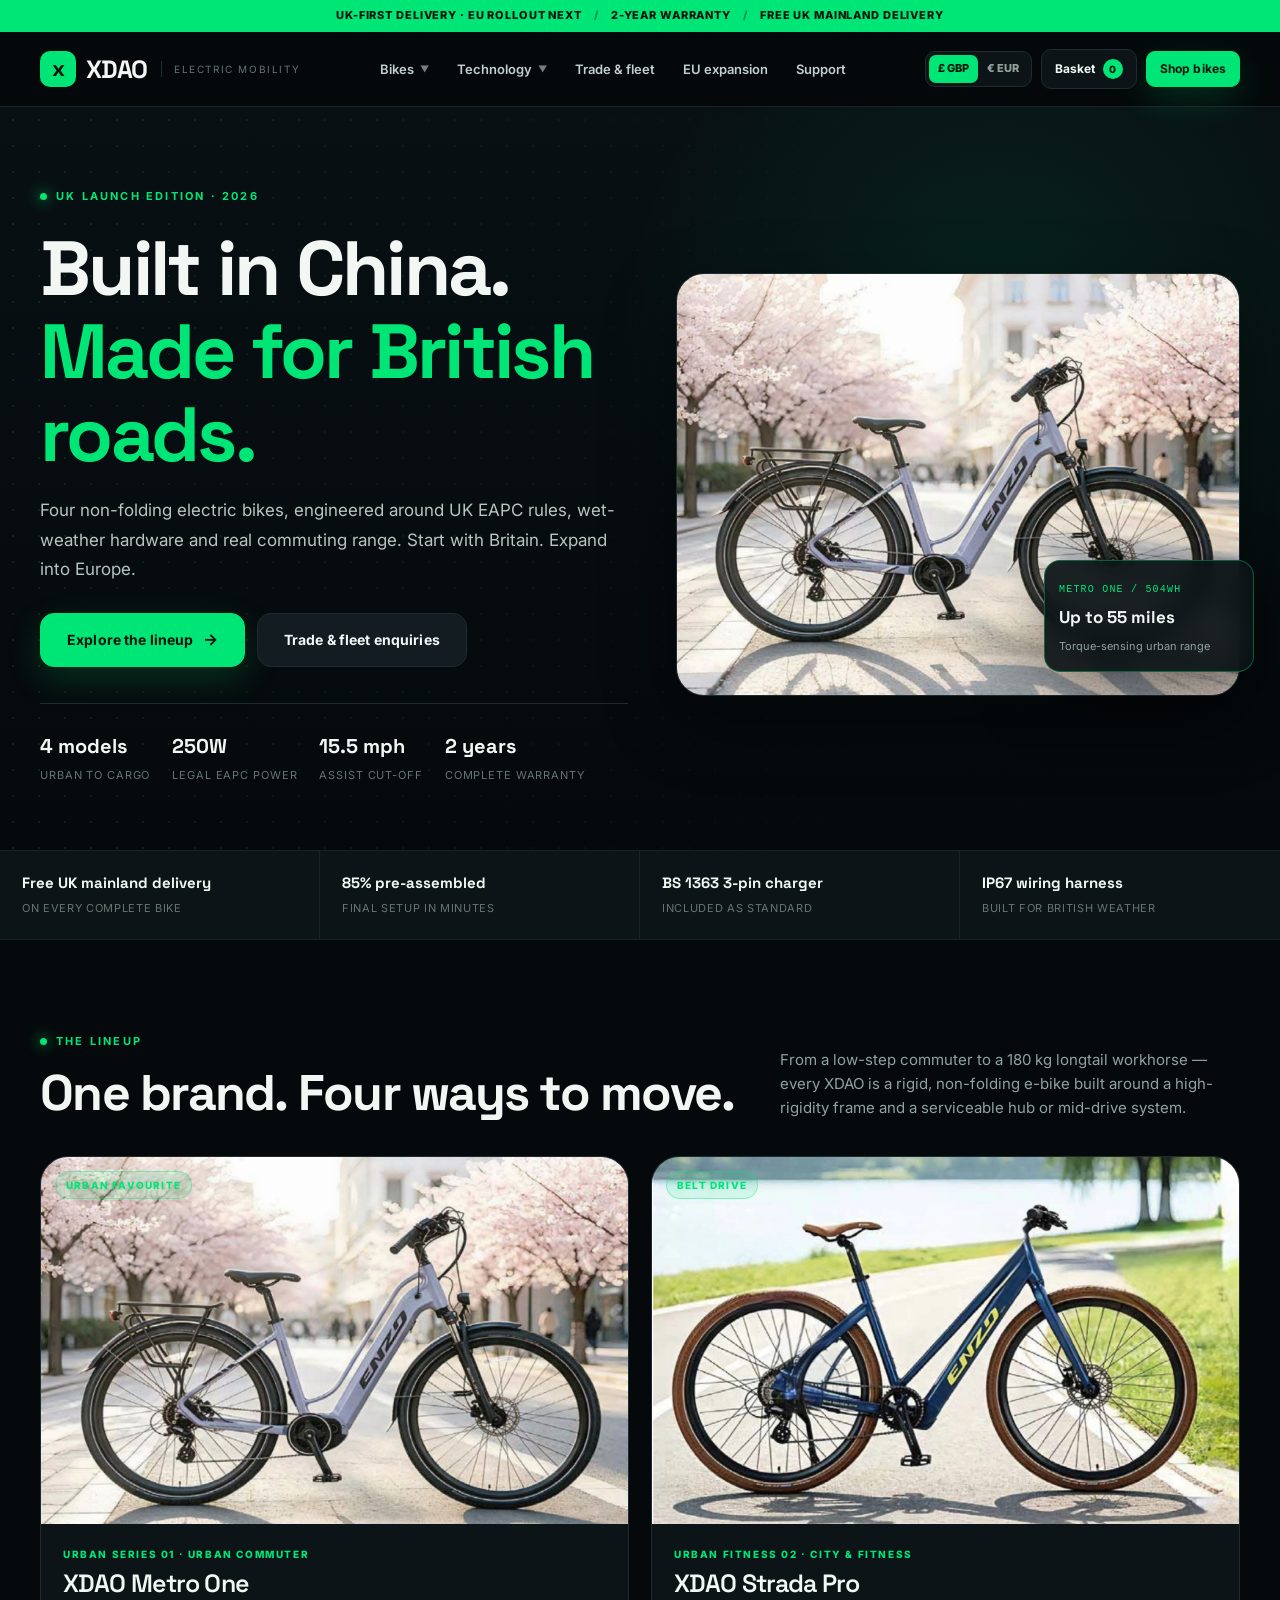
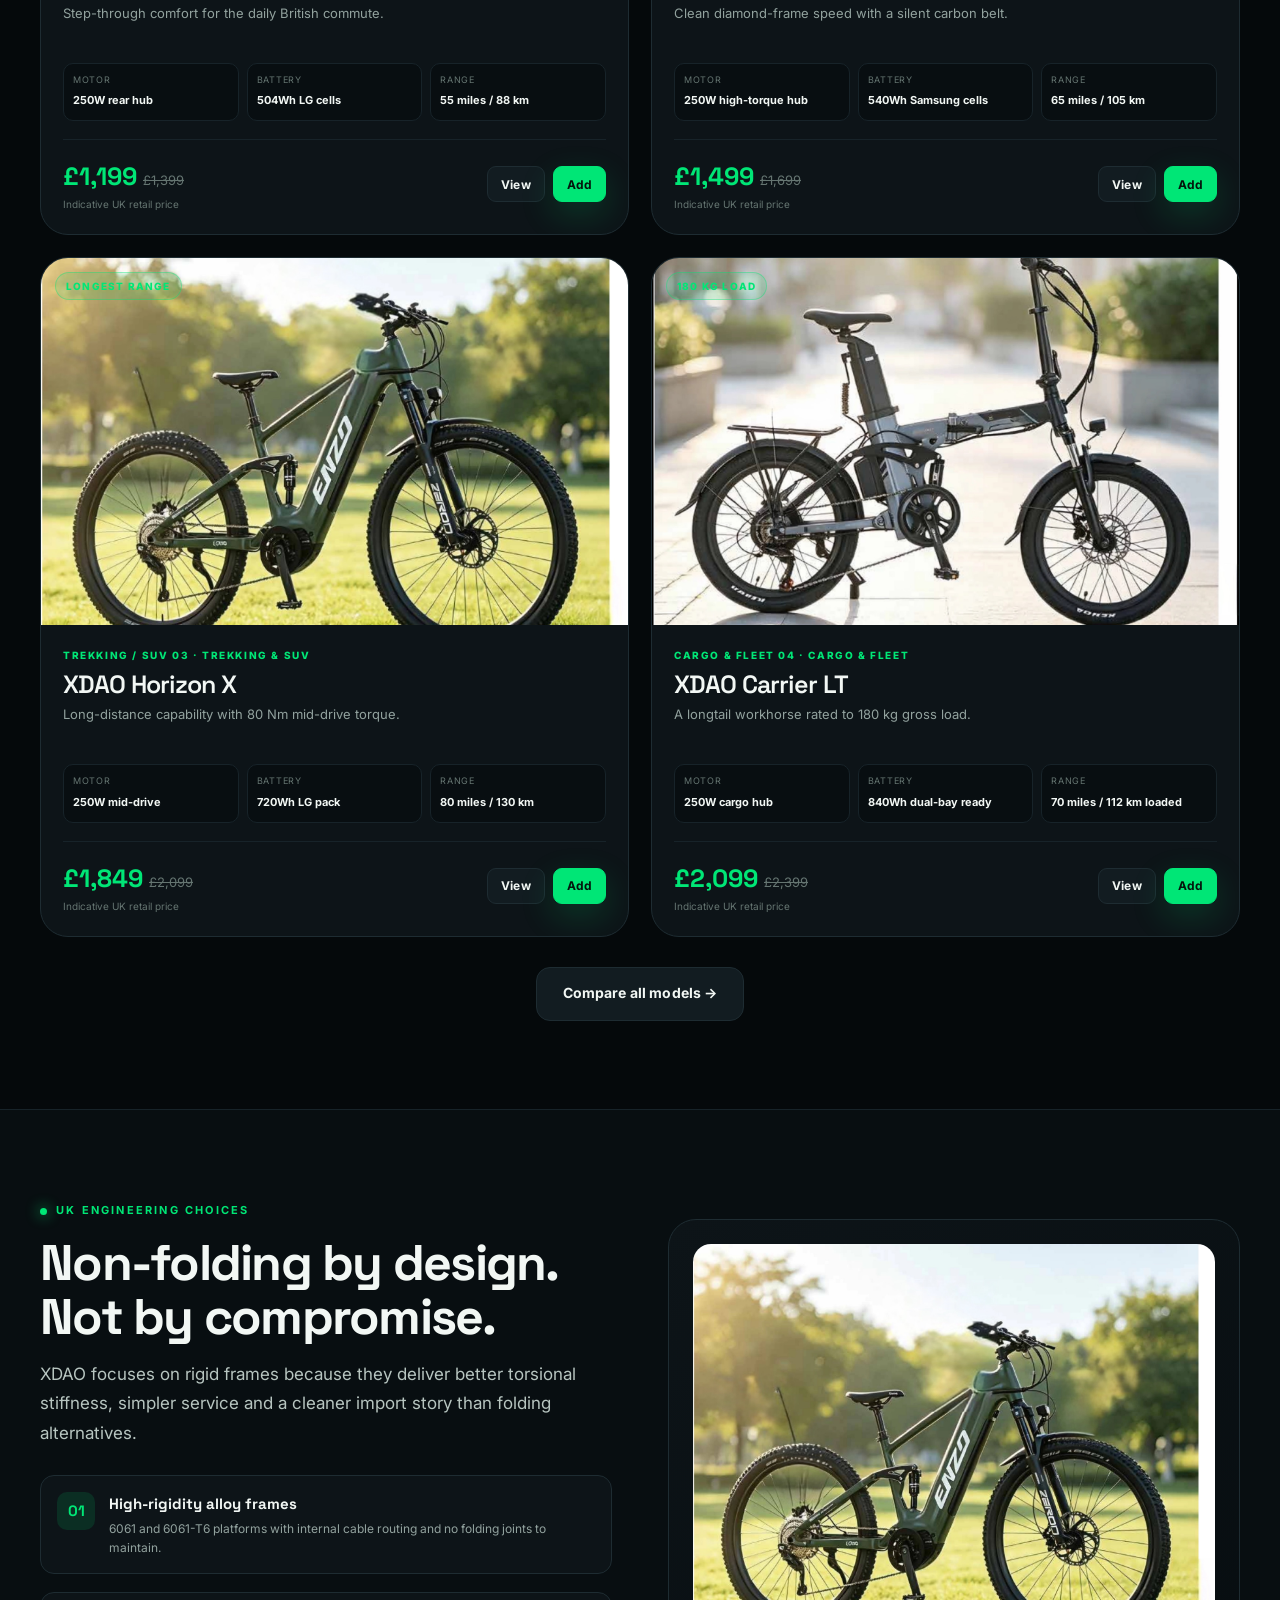
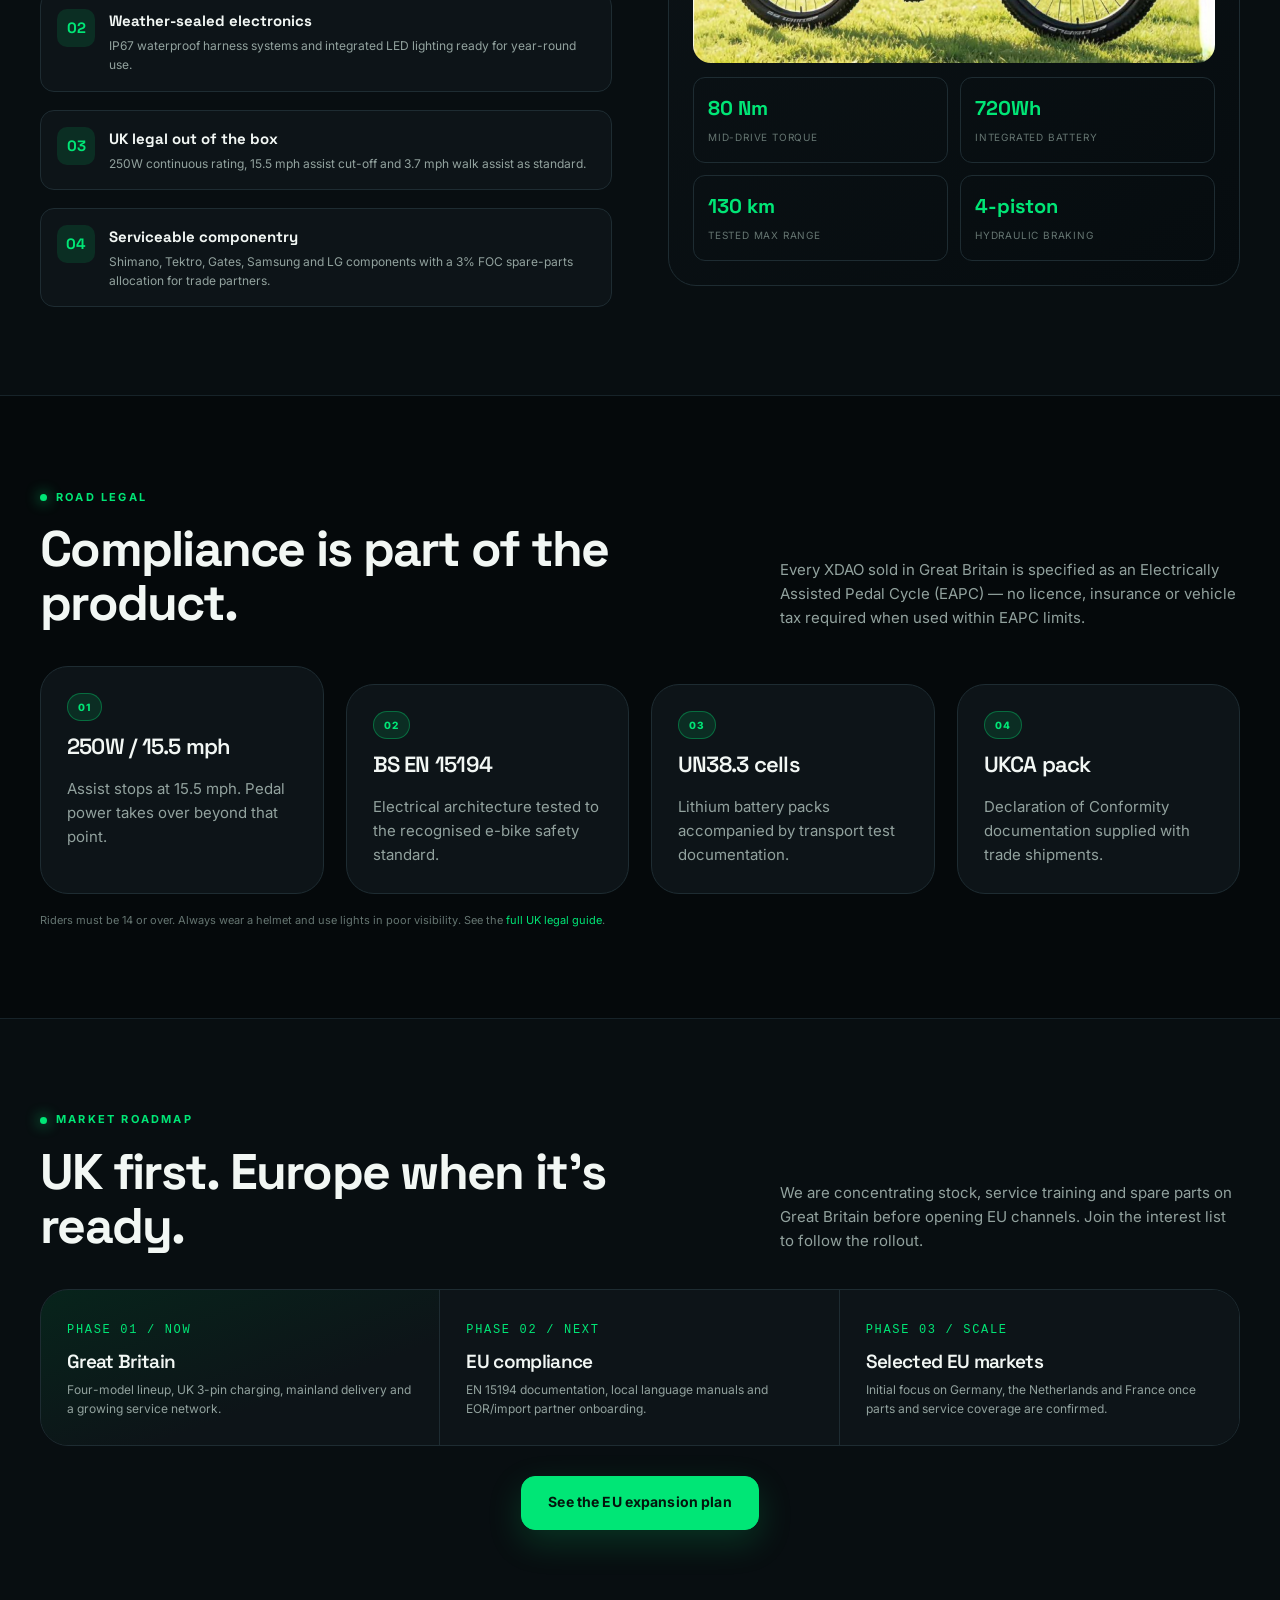
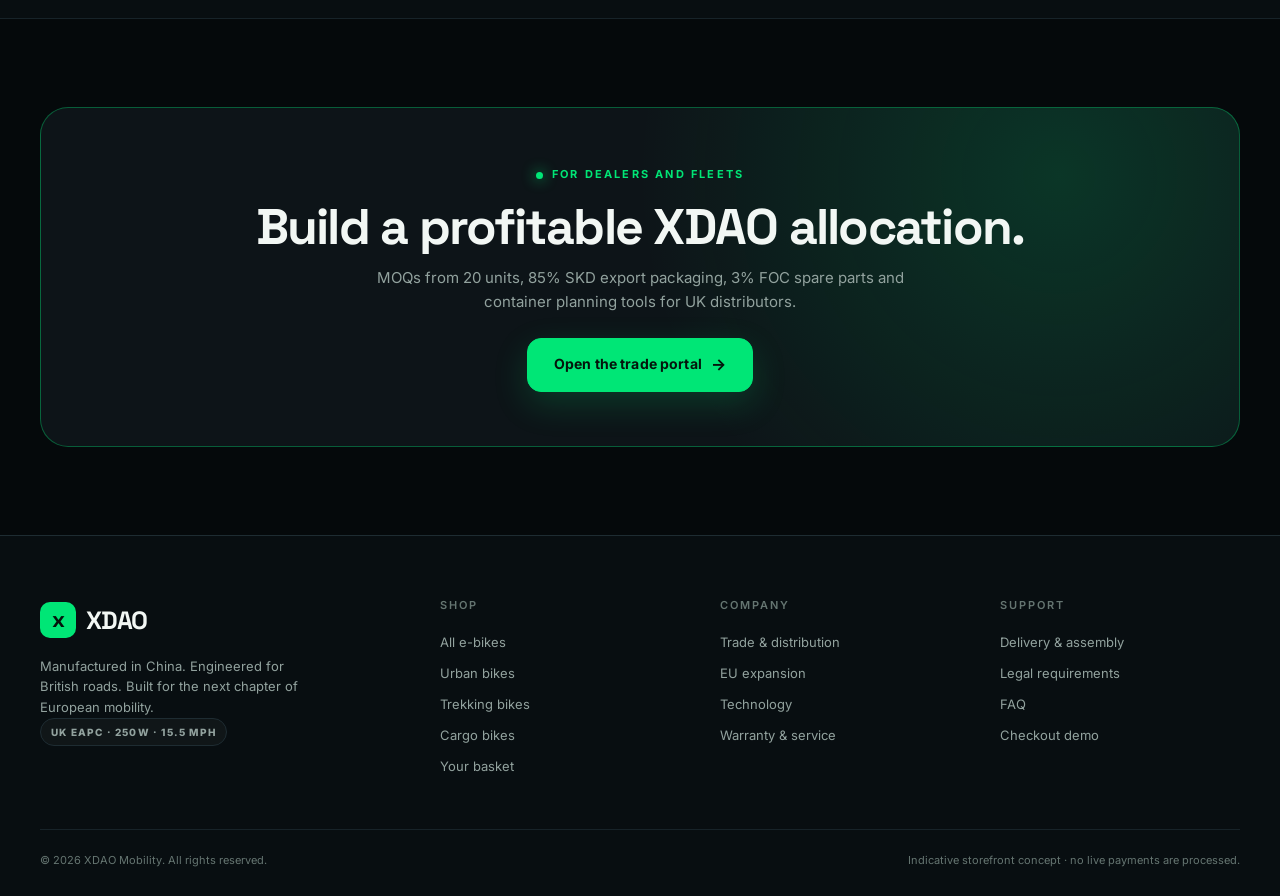
==== index.html @ 70b9e76e "Initial XDAO UK e-bike storefront with original catalog product photos" ====
<!DOCTYPE html>
<html lang="en">
<head>
  <meta charset="UTF-8">
  <meta name="viewport" content="width=device-width, initial-scale=1.0">
  <meta name="description" content="XDAO electric bikes — manufactured in China and engineered for British roads. Explore the UK EAPC lineup.">
  <title>XDAO E-Bikes | Built in China, Made for British Roads</title>
  <link rel="stylesheet" href="assets/css/style.css">
</head>
<body>
  <div id="siteHeaderMount"></div>
  <main>
    <section class="hero">
      <div class="container hero-grid">
        <div>
          <span class="eyebrow">UK launch edition · 2026</span>
          <h1>Built in China.<br><span>Made for British roads.</span></h1>
          <p class="lead">Four non-folding electric bikes, engineered around UK EAPC rules, wet-weather hardware and real commuting range. Start with Britain. Expand into Europe.</p>
          <div class="hero-cta">
            <a class="btn btn-primary btn-lg btn-arrow" href="bikes.html">Explore the lineup</a>
            <a class="btn btn-lg" href="trade.html">Trade & fleet enquiries</a>
          </div>
          <div class="hero-proof">
            <div><strong>4 models</strong><span>Urban to cargo</span></div>
            <div><strong>250W</strong><span>Legal EAPC power</span></div>
            <div><strong>15.5 mph</strong><span>Assist cut-off</span></div>
            <div><strong>2 years</strong><span>Complete warranty</span></div>
          </div>
        </div>
        <div class="hero-visual">
          <img src="assets/images/metro-one-photo.jpg" alt="XDAO Metro One electric city bike">
          <div class="float-card"><span class="mono">METRO ONE / 504WH</span><strong>Up to 55 miles</strong><span>Torque-sensing urban range</span></div>
        </div>
      </div>
    </section>

    <div class="info-strip">
      <div><strong>Free UK mainland delivery</strong><span>On every complete bike</span></div>
      <div><strong>85% pre-assembled</strong><span>Final setup in minutes</span></div>
      <div><strong>BS 1363 3-pin charger</strong><span>Included as standard</span></div>
      <div><strong>IP67 wiring harness</strong><span>Built for British weather</span></div>
    </div>

    <section class="section">
      <div class="container">
        <div class="section-head">
          <div><span class="eyebrow">The lineup</span><h2 class="section-title">One brand. Four ways to move.</h2></div>
          <p>From a low-step commuter to a 180 kg longtail workhorse — every XDAO is a rigid, non-folding e-bike built around a high-rigidity frame and a serviceable hub or mid-drive system.</p>
        </div>
        <div class="product-grid" data-product-grid data-limit="4"></div>
        <div class="text-center" style="margin-top:30px"><a class="btn btn-lg" href="bikes.html">Compare all models →</a></div>
      </div>
    </section>

    <section class="section section-alt">
      <div class="container split">
        <div>
          <span class="eyebrow">UK engineering choices</span>
          <h2 style="margin-top:14px">Non-folding by design. Not by compromise.</h2>
          <p class="lead" style="margin-top:16px">XDAO focuses on rigid frames because they deliver better torsional stiffness, simpler service and a cleaner import story than folding alternatives.</p>
          <div class="feature-list">
            <div class="feature-item"><span class="feature-icon">01</span><div><strong>High-rigidity alloy frames</strong><p>6061 and 6061-T6 platforms with internal cable routing and no folding joints to maintain.</p></div></div>
            <div class="feature-item"><span class="feature-icon">02</span><div><strong>Weather-sealed electronics</strong><p>IP67 waterproof harness systems and integrated LED lighting ready for year-round use.</p></div></div>
            <div class="feature-item"><span class="feature-icon">03</span><div><strong>UK legal out of the box</strong><p>250W continuous rating, 15.5 mph assist cut-off and 3.7 mph walk assist as standard.</p></div></div>
            <div class="feature-item"><span class="feature-icon">04</span><div><strong>Serviceable componentry</strong><p>Shimano, Tektro, Gates, Samsung and LG components with a 3% FOC spare-parts allocation for trade partners.</p></div></div>
          </div>
        </div>
        <div class="visual-panel">
          <img src="assets/images/horizon-x-photo.jpg" alt="XDAO Horizon X trekking e-bike">
          <div class="visual-panel-grid">
            <div class="mini-stat"><strong>80 Nm</strong><span>Mid-drive torque</span></div>
            <div class="mini-stat"><strong>720Wh</strong><span>Integrated battery</span></div>
            <div class="mini-stat"><strong>130 km</strong><span>Tested max range</span></div>
            <div class="mini-stat"><strong>4-piston</strong><span>Hydraulic braking</span></div>
          </div>
        </div>
      </div>
    </section>

    <section class="section">
      <div class="container">
        <div class="section-head">
          <div><span class="eyebrow">Road legal</span><h2 class="section-title">Compliance is part of the product.</h2></div>
          <p>Every XDAO sold in Great Britain is specified as an Electrically Assisted Pedal Cycle (EAPC) — no licence, insurance or vehicle tax required when used within EAPC limits.</p>
        </div>
        <div class="grid grid-4">
          <div class="form-card"><span class="badge">01</span><h3 style="margin-top:14px">250W / 15.5 mph</h3><p style="margin-top:8px">Assist stops at 15.5 mph. Pedal power takes over beyond that point.</p></div>
          <div class="form-card"><span class="badge">02</span><h3 style="margin-top:14px">BS EN 15194</h3><p style="margin-top:8px">Electrical architecture tested to the recognised e-bike safety standard.</p></div>
          <div class="form-card"><span class="badge">03</span><h3 style="margin-top:14px">UN38.3 cells</h3><p style="margin-top:8px">Lithium battery packs accompanied by transport test documentation.</p></div>
          <div class="form-card"><span class="badge">04</span><h3 style="margin-top:14px">UKCA pack</h3><p style="margin-top:8px">Declaration of Conformity documentation supplied with trade shipments.</p></div>
        </div>
        <p class="form-note" style="margin-top:18px">Riders must be 14 or over. Always wear a helmet and use lights in poor visibility. See the <a class="accent" href="support.html#eapc">full UK legal guide</a>.</p>
      </div>
    </section>

    <section class="section section-alt">
      <div class="container">
        <div class="section-head">
          <div><span class="eyebrow">Market roadmap</span><h2 class="section-title">UK first. Europe when it's ready.</h2></div>
          <p>We are concentrating stock, service training and spare parts on Great Britain before opening EU channels. Join the interest list to follow the rollout.</p>
        </div>
        <div class="timeline">
          <div class="timeline-step active"><span class="step-num">PHASE 01 / NOW</span><h3>Great Britain</h3><p>Four-model lineup, UK 3-pin charging, mainland delivery and a growing service network.</p></div>
          <div class="timeline-step"><span class="step-num">PHASE 02 / NEXT</span><h3>EU compliance</h3><p>EN 15194 documentation, local language manuals and EOR/import partner onboarding.</p></div>
          <div class="timeline-step"><span class="step-num">PHASE 03 / SCALE</span><h3>Selected EU markets</h3><p>Initial focus on Germany, the Netherlands and France once parts and service coverage are confirmed.</p></div>
        </div>
        <div class="text-center" style="margin-top:30px"><a class="btn btn-primary btn-lg" href="eu.html">See the EU expansion plan</a></div>
      </div>
    </section>

    <section class="section">
      <div class="container">
        <div class="cta-band">
          <span class="eyebrow">For dealers and fleets</span>
          <h2 style="margin-top:14px">Build a profitable XDAO allocation.</h2>
          <p>MOQs from 20 units, 85% SKD export packaging, 3% FOC spare parts and container planning tools for UK distributors.</p>
          <a class="btn btn-primary btn-lg btn-arrow" href="trade.html">Open the trade portal</a>
        </div>
      </div>
    </section>
  </main>
  <div id="siteFooterMount"></div>
  <script src="assets/js/products.js"></script>
  <script src="assets/js/app.js"></script>
</body>
</html>
---- assets/css/style.css ----
@import url('https://fonts.googleapis.com/css2?family=Inter:wght@300;400;500;600;700;800&family=Space+Grotesk:wght@400;500;600;700&display=swap');

:root {
  --bg: #05090b;
  --bg-soft: #080e11;
  --surface: #0d1418;
  --surface-2: #121c21;
  --surface-3: #172329;
  --line: #1e2c32;
  --line-soft: #172329;
  --text: #f2f7f4;
  --muted: #92a29e;
  --muted-2: #657571;
  --accent: #00e676;
  --accent-soft: rgba(0, 230, 118, 0.12);
  --accent-line: rgba(0, 230, 118, 0.35);
  --danger: #ff6b6b;
  --radius: 18px;
  --radius-lg: 28px;
  --shadow: 0 24px 70px rgba(0, 0, 0, 0.45);
  --font-display: 'Space Grotesk', system-ui, sans-serif;
  --font-body: 'Inter', system-ui, sans-serif;
}

* { box-sizing: border-box; }
html { scroll-behavior: smooth; }
body {
  margin: 0;
  background: var(--bg);
  color: var(--text);
  font-family: var(--font-body);
  font-size: 15px;
  line-height: 1.6;
  -webkit-font-smoothing: antialiased;
}
body.menu-open { overflow: hidden; }
a { color: inherit; text-decoration: none; }
img, svg { display: block; max-width: 100%; }
button, input, select, textarea { font: inherit; }
button { cursor: pointer; }
::selection { background: var(--accent); color: #04120b; }
::-webkit-scrollbar { width: 9px; height: 9px; }
::-webkit-scrollbar-track { background: var(--bg); }
::-webkit-scrollbar-thumb { background: #26363c; border-radius: 99px; }
::-webkit-scrollbar-thumb:hover { background: var(--accent); }

.container { width: min(1200px, calc(100% - 40px)); margin: 0 auto; }
.container-narrow { width: min(860px, calc(100% - 40px)); margin: 0 auto; }
.section { padding: 88px 0; }
.section-sm { padding: 56px 0; }
.section-alt { background: var(--bg-soft); border-block: 1px solid var(--line-soft); }
.grid { display: grid; gap: 22px; }
.grid-2 { grid-template-columns: repeat(2, minmax(0, 1fr)); }
.grid-3 { grid-template-columns: repeat(3, minmax(0, 1fr)); }
.grid-4 { grid-template-columns: repeat(4, minmax(0, 1fr)); }
.flex { display: flex; }
.items-center { align-items: center; }
.justify-between { justify-content: space-between; }
.gap-8 { gap: 8px; }
.gap-12 { gap: 12px; }
.gap-20 { gap: 20px; }
.text-center { text-align: center; }
.hidden { display: none !important; }

.eyebrow {
  display: inline-flex; align-items: center; gap: 9px;
  color: var(--accent); font-family: var(--font-body);
  font-size: 11px; font-weight: 700; letter-spacing: .2em;
  text-transform: uppercase;
}
.eyebrow::before { content: ''; width: 7px; height: 7px; border-radius: 50%; background: var(--accent); box-shadow: 0 0 14px var(--accent); }
h1, h2, h3, h4, .display { font-family: var(--font-display); letter-spacing: -.035em; line-height: 1.08; margin: 0; }
h1 { font-size: clamp(42px, 6vw, 78px); font-weight: 700; }
h2 { font-size: clamp(30px, 4vw, 50px); font-weight: 700; }
h3 { font-size: 22px; font-weight: 600; }
h4 { font-size: 17px; font-weight: 600; }
p { margin: 0; color: var(--muted); }
.lead { font-size: 17px; line-height: 1.75; color: #b7c5c0; max-width: 680px; }
.mono { font-family: ui-monospace, SFMono-Regular, Menlo, monospace; }
.muted { color: var(--muted); }
.accent { color: var(--accent); }
.section-head { display: flex; align-items: flex-end; justify-content: space-between; gap: 24px; margin-bottom: 36px; }
.section-head p { max-width: 460px; }
.section-title { max-width: 720px; margin-top: 14px; }

.btn {
  display: inline-flex; align-items: center; justify-content: center; gap: 9px;
  min-height: 46px; padding: 0 20px; border-radius: 12px;
  border: 1px solid var(--line); background: var(--surface-2); color: var(--text);
  font-size: 13px; font-weight: 700; letter-spacing: .01em;
  transition: transform .18s ease, border-color .18s ease, background .18s ease, color .18s ease;
}
.btn:hover { transform: translateY(-2px); border-color: var(--accent-line); }
.btn-primary { background: var(--accent); color: #04150c; border-color: var(--accent); box-shadow: 0 12px 34px rgba(0, 230, 118, .18); }
.btn-primary:hover { background: #59ffa9; border-color: #59ffa9; }
.btn-ghost { background: transparent; }
.btn-lg { min-height: 54px; padding: 0 26px; border-radius: 14px; font-size: 14px; }
.btn-sm { min-height: 36px; padding: 0 13px; font-size: 12px; border-radius: 9px; }
.btn-block { width: 100%; }
.btn-arrow::after { content: '→'; font-size: 16px; transition: transform .18s ease; }
.btn-arrow:hover::after { transform: translateX(4px); }

.badge {
  display: inline-flex; align-items: center; gap: 6px;
  padding: 5px 10px; border-radius: 99px;
  border: 1px solid var(--accent-line); background: var(--accent-soft);
  color: var(--accent); font-size: 10px; font-weight: 800; letter-spacing: .12em; text-transform: uppercase;
}
.badge-neutral { border-color: var(--line); background: rgba(255,255,255,.03); color: var(--muted); }
.pill { display: inline-flex; align-items: center; gap: 7px; padding: 6px 11px; border: 1px solid var(--line); border-radius: 99px; font-size: 12px; color: var(--muted); }
.dot { width: 7px; height: 7px; border-radius: 50%; background: var(--accent); box-shadow: 0 0 10px var(--accent); }

/* Header */
.topbar { background: var(--accent); color: #04150c; font-size: 11px; font-weight: 800; letter-spacing: .08em; text-transform: uppercase; }
.topbar .container { min-height: 32px; display: flex; align-items: center; justify-content: center; gap: 12px; }
.topbar .sep { opacity: .45; }
.site-header { position: sticky; top: 0; z-index: 60; background: rgba(5,9,11,.88); backdrop-filter: blur(18px); border-bottom: 1px solid var(--line-soft); }
.nav-wrap { min-height: 74px; display: flex; align-items: center; justify-content: space-between; gap: 20px; }
.brand { display: inline-flex; align-items: center; gap: 10px; flex: none; }
.brand-mark { width: 36px; height: 36px; display: grid; place-items: center; border-radius: 10px; background: var(--accent); color: #04150c; font-family: var(--font-display); font-weight: 700; font-size: 22px; }
.brand-name { font-family: var(--font-display); font-weight: 700; font-size: 25px; letter-spacing: -.05em; }
.brand-sub { font-size: 10px; color: var(--muted-2); letter-spacing: .16em; text-transform: uppercase; border-left: 1px solid var(--line); padding-left: 12px; margin-left: 4px; }
.main-nav { display: flex; align-items: center; gap: 4px; }
.nav-item { position: relative; }
.nav-link { display: inline-flex; align-items: center; gap: 6px; padding: 10px 12px; border-radius: 9px; color: #c3d0cb; font-size: 13px; font-weight: 600; transition: color .18s, background .18s; }
.nav-link:hover, .nav-item:focus-within .nav-link { color: var(--text); background: rgba(255,255,255,.04); }
.nav-link .caret { font-size: 9px; opacity: .6; }
.dropdown {
  position: absolute; top: calc(100% + 10px); left: -12px; min-width: 230px;
  padding: 10px; border-radius: 16px; border: 1px solid var(--line);
  background: rgba(13,20,24,.97); box-shadow: var(--shadow);
  opacity: 0; visibility: hidden; transform: translateY(-6px); transition: all .18s ease;
}
.nav-item:hover .dropdown, .nav-item:focus-within .dropdown { opacity: 1; visibility: visible; transform: translateY(0); }
.dropdown a { display: flex; flex-direction: column; gap: 2px; padding: 10px 12px; border-radius: 10px; }
.dropdown a:hover { background: var(--surface-3); }
.dropdown strong { font-size: 13px; font-weight: 600; }
.dropdown span { color: var(--muted-2); font-size: 11px; }
.header-actions { display: flex; align-items: center; gap: 9px; }
.currency-switch { display: inline-flex; padding: 3px; border: 1px solid var(--line); border-radius: 10px; background: var(--surface); }
.currency-btn { border: 0; background: transparent; color: var(--muted); padding: 5px 9px; border-radius: 7px; font-size: 11px; font-weight: 800; }
.currency-btn.active { background: var(--accent); color: #04150c; }
.cart-btn { position: relative; display: inline-flex; align-items: center; gap: 8px; padding: 9px 13px; border: 1px solid var(--line); border-radius: 10px; background: var(--surface); font-size: 12px; font-weight: 700; }
.cart-btn:hover { border-color: var(--accent-line); }
.cart-count { min-width: 20px; height: 20px; display: grid; place-items: center; padding: 0 5px; border-radius: 99px; background: var(--accent); color: #04150c; font-size: 10px; font-weight: 800; }
.menu-toggle { display: none; width: 42px; height: 42px; border-radius: 10px; border: 1px solid var(--line); background: var(--surface); color: var(--text); font-size: 19px; }
.mobile-panel { display: none; position: fixed; inset: 0; z-index: 80; background: rgba(5,9,11,.98); padding: 22px; overflow-y: auto; }
.mobile-panel.open { display: block; }
.mobile-panel-head { display: flex; align-items: center; justify-content: space-between; margin-bottom: 28px; }
.mobile-panel a { display: block; padding: 14px 0; border-bottom: 1px solid var(--line-soft); font-family: var(--font-display); font-size: 22px; }
.mobile-panel .btn { margin-top: 22px; }

/* Footer */
.site-footer { border-top: 1px solid var(--line); background: var(--bg-soft); padding: 64px 0 26px; }
.footer-grid { display: grid; grid-template-columns: 1.5fr repeat(3, 1fr); gap: 40px; }
.footer-brand p { margin-top: 16px; max-width: 280px; font-size: 13px; }
.footer-col h4 { font-family: var(--font-body); font-size: 11px; letter-spacing: .18em; text-transform: uppercase; color: var(--muted-2); margin-bottom: 16px; }
.footer-col a { display: block; padding: 5px 0; color: var(--muted); font-size: 13px; }
.footer-col a:hover { color: var(--accent); }
.footer-bottom { margin-top: 48px; padding-top: 22px; border-top: 1px solid var(--line-soft); display: flex; justify-content: space-between; gap: 16px; color: var(--muted-2); font-size: 11px; }

/* Hero */
.hero { position: relative; overflow: hidden; padding: 76px 0 64px; border-bottom: 1px solid var(--line-soft); background:
  radial-gradient(circle at 78% 32%, rgba(0,230,118,.1), transparent 34%),
  linear-gradient(180deg, #081014 0%, #05090b 100%); }
.hero::before { content: ''; position: absolute; inset: 0; background-image: radial-gradient(rgba(0,230,118,.13) 1px, transparent 1px); background-size: 26px 26px; mask-image: linear-gradient(to right, #000, transparent 80%); pointer-events: none; }
.hero-grid { position: relative; display: grid; grid-template-columns: 1.02fr .98fr; gap: 48px; align-items: center; }
.hero h1 { margin: 20px 0 20px; }
.hero h1 span { color: var(--accent); }
.hero .lead { margin-bottom: 28px; }
.hero-cta { display: flex; flex-wrap: wrap; gap: 12px; }
.hero-proof { display: flex; flex-wrap: wrap; gap: 22px; margin-top: 36px; padding-top: 26px; border-top: 1px solid var(--line); }
.hero-proof div strong { display: block; font-family: var(--font-display); font-size: 20px; }
.hero-proof div span { font-size: 11px; color: var(--muted-2); letter-spacing: .08em; text-transform: uppercase; }
.hero-visual { position: relative; }
.hero-visual img { width: 100%; border: 1px solid var(--line); border-radius: var(--radius-lg); box-shadow: var(--shadow); }
.hero-visual .float-card { position: absolute; right: -14px; bottom: 24px; width: 210px; padding: 14px; border: 1px solid var(--accent-line); border-radius: 16px; background: rgba(10,18,21,.92); backdrop-filter: blur(12px); box-shadow: var(--shadow); }
.float-card .mono { font-size: 10px; color: var(--accent); letter-spacing: .12em; }
.float-card strong { display: block; font-family: var(--font-display); font-size: 17px; margin: 5px 0 2px; }
.float-card span { font-size: 11px; color: var(--muted); }

/* Info strip */
.info-strip { display: grid; grid-template-columns: repeat(4, 1fr); border-bottom: 1px solid var(--line-soft); background: var(--surface); }
.info-strip > div { padding: 20px 22px; border-right: 1px solid var(--line-soft); }
.info-strip > div:last-child { border-right: 0; }
.info-strip strong { display: block; font-family: var(--font-display); font-size: 15px; }
.info-strip span { font-size: 11px; color: var(--muted-2); letter-spacing: .06em; text-transform: uppercase; }

/* Product cards */
.product-grid { display: grid; grid-template-columns: repeat(2, minmax(0, 1fr)); gap: 22px; }
.product-card { display: flex; flex-direction: column; overflow: hidden; border: 1px solid var(--line); border-radius: var(--radius-lg); background: var(--surface); transition: transform .25s ease, border-color .25s ease, box-shadow .25s ease; }
.product-card:hover { transform: translateY(-5px); border-color: var(--accent-line); box-shadow: 0 26px 60px rgba(0,0,0,.35); }
.product-media { position: relative; aspect-ratio: 16/10; background: #0a1114; overflow: hidden; }
.product-media img { width: 100%; height: 100%; object-fit: cover; transition: transform .5s ease; }
.product-card:hover .product-media img { transform: scale(1.04); }
.product-media .badge { position: absolute; top: 14px; left: 14px; }
.product-body { padding: 22px; display: flex; flex-direction: column; flex: 1; }
.product-kicker { color: var(--accent); font-size: 10px; font-weight: 800; letter-spacing: .16em; text-transform: uppercase; }
.product-body h3 { margin: 8px 0 6px; font-size: 25px; }
.product-body > p { font-size: 13px; min-height: 42px; }
.spec-mini { display: grid; grid-template-columns: repeat(3, 1fr); gap: 8px; margin: 18px 0; }
.spec-mini div { padding: 9px; border: 1px solid var(--line-soft); border-radius: 10px; background: var(--bg-soft); }
.spec-mini span { display: block; font-size: 9px; color: var(--muted-2); letter-spacing: .08em; text-transform: uppercase; }
.spec-mini strong { font-size: 11px; font-weight: 700; }
.product-foot { margin-top: auto; padding-top: 16px; border-top: 1px solid var(--line-soft); display: flex; align-items: center; justify-content: space-between; gap: 12px; }
.price { font-family: var(--font-display); font-size: 25px; font-weight: 700; color: var(--accent); }
.price-old { font-size: 13px; color: var(--muted-2); text-decoration: line-through; margin-left: 6px; }
.price-note { display: block; font-size: 10px; color: var(--muted-2); }

.filters { display: flex; flex-wrap: wrap; align-items: center; gap: 12px; padding: 16px; margin-bottom: 26px; border: 1px solid var(--line); border-radius: 16px; background: var(--surface); }
.filter-btn { padding: 8px 14px; border: 1px solid var(--line); border-radius: 99px; background: transparent; color: var(--muted); font-size: 12px; font-weight: 700; }
.filter-btn:hover, .filter-btn.active { border-color: var(--accent); background: var(--accent); color: #04150c; }
.search-box { flex: 1; min-width: 190px; }
.input, .select, textarea.input {
  width: 100%; padding: 12px 14px; border: 1px solid var(--line); border-radius: 11px;
  background: var(--bg-soft); color: var(--text); font-size: 13px; outline: none;
  transition: border-color .18s, box-shadow .18s;
}
.input:focus, .select:focus, textarea.input:focus { border-color: var(--accent); box-shadow: 0 0 0 3px var(--accent-soft); }
.input::placeholder { color: var(--muted-2); }
.select { appearance: none; background-image: linear-gradient(45deg, transparent 50%, var(--muted) 50%), linear-gradient(135deg, var(--muted) 50%, transparent 50%); background-position: calc(100% - 17px) 50%, calc(100% - 12px) 50%; background-size: 5px 5px; background-repeat: no-repeat; }
label.field { display: block; }
label.field > span { display: block; margin-bottom: 7px; font-size: 11px; font-weight: 700; letter-spacing: .08em; text-transform: uppercase; color: var(--muted); }

/* Feature / split */
.split { display: grid; grid-template-columns: 1fr 1fr; gap: 56px; align-items: center; }
.feature-list { display: grid; gap: 18px; margin-top: 26px; }
.feature-item { display: flex; gap: 14px; padding: 16px; border: 1px solid var(--line); border-radius: 14px; background: var(--surface); }
.feature-icon { flex: none; width: 38px; height: 38px; display: grid; place-items: center; border-radius: 10px; background: var(--accent-soft); color: var(--accent); font-family: var(--font-display); font-weight: 700; }
.feature-item strong { display: block; margin-bottom: 3px; font-family: var(--font-display); font-size: 15px; }
.feature-item p { font-size: 12px; }
.visual-panel { padding: 24px; border: 1px solid var(--line); border-radius: var(--radius-lg); background: linear-gradient(145deg, var(--surface), #060c0f); }
.visual-panel img { width: 100%; border-radius: 18px; }
.visual-panel-grid { display: grid; grid-template-columns: 1fr 1fr; gap: 12px; margin-top: 14px; }
.mini-stat { padding: 14px; border: 1px solid var(--line); border-radius: 12px; }
.mini-stat strong { display: block; font-family: var(--font-display); font-size: 20px; color: var(--accent); }
.mini-stat span { font-size: 10px; color: var(--muted-2); letter-spacing: .08em; text-transform: uppercase; }

/* Timeline */
.timeline { display: grid; grid-template-columns: repeat(3, 1fr); gap: 0; margin-top: 34px; border: 1px solid var(--line); border-radius: var(--radius-lg); overflow: hidden; }
.timeline-step { position: relative; padding: 26px; border-right: 1px solid var(--line); background: var(--surface); }
.timeline-step:last-child { border-right: 0; }
.timeline-step .step-num { color: var(--accent); font-family: ui-monospace, monospace; font-size: 12px; letter-spacing: .14em; }
.timeline-step h3 { margin: 12px 0 8px; font-size: 19px; }
.timeline-step p { font-size: 12px; }
.timeline-step.active { background: linear-gradient(160deg, rgba(0,230,118,.1), var(--surface) 65%); }

/* Product detail */
.product-detail { display: grid; grid-template-columns: 1.08fr .92fr; gap: 48px; padding: 42px 0 70px; }
.detail-media img { width: 100%; border: 1px solid var(--line); border-radius: var(--radius-lg); }
.detail-thumbs { display: grid; grid-template-columns: repeat(3, 1fr); gap: 10px; margin-top: 12px; }
.detail-thumbs button { padding: 12px; border: 1px solid var(--line); border-radius: 11px; background: var(--surface); color: var(--muted); font-size: 11px; text-align: left; }
.detail-thumbs button.active { border-color: var(--accent); color: var(--accent); }
.detail-info h1 { font-size: clamp(36px, 5vw, 56px); margin: 14px 0 10px; }
.detail-info .lead { font-size: 15px; margin-bottom: 22px; }
.detail-price { display: flex; align-items: baseline; gap: 10px; margin: 22px 0; }
.detail-price .price { font-size: 38px; }
.option-group { margin: 18px 0; }
.option-group > span { display: block; margin-bottom: 9px; font-size: 11px; font-weight: 800; letter-spacing: .1em; color: var(--muted); text-transform: uppercase; }
.option-row { display: flex; flex-wrap: wrap; gap: 8px; }
.option-chip { padding: 9px 14px; border: 1px solid var(--line); border-radius: 9px; background: var(--surface); color: var(--muted); font-size: 12px; font-weight: 700; }
.option-chip.active { border-color: var(--accent); background: var(--accent-soft); color: var(--accent); }
.qty-row { display: flex; align-items: center; gap: 10px; }
.qty-control { display: inline-flex; align-items: center; border: 1px solid var(--line); border-radius: 11px; overflow: hidden; }
.qty-control button { width: 38px; height: 42px; border: 0; background: var(--surface-2); color: var(--text); font-size: 18px; }
.qty-control input { width: 52px; height: 42px; border: 0; background: var(--bg-soft); color: var(--text); text-align: center; outline: none; }
.detail-actions { display: flex; gap: 10px; margin-top: 20px; }
.detail-assurance { display: grid; grid-template-columns: 1fr 1fr; gap: 10px; margin-top: 20px; padding-top: 20px; border-top: 1px solid var(--line); }
.detail-assurance div { font-size: 11px; color: var(--muted); }
.detail-assurance strong { display: block; color: var(--text); font-size: 12px; }
.spec-table { width: 100%; border-collapse: collapse; font-size: 13px; }
.spec-table th, .spec-table td { padding: 13px 10px; border-bottom: 1px solid var(--line-soft); text-align: left; }
.spec-table th { width: 34%; color: var(--muted-2); font-weight: 600; }
.spec-table td { font-weight: 600; }

/* Cart */
.cart-layout { display: grid; grid-template-columns: 1fr 360px; gap: 30px; padding: 42px 0 80px; align-items: start; }
.cart-list { display: grid; gap: 14px; }
.cart-item { display: grid; grid-template-columns: 130px 1fr auto; gap: 18px; align-items: center; padding: 14px; border: 1px solid var(--line); border-radius: 16px; background: var(--surface); }
.cart-item img { width: 130px; height: 92px; object-fit: cover; border-radius: 11px; }
.cart-item h3 { font-size: 17px; }
.cart-item p { font-size: 11px; }
.cart-item-actions { display: flex; align-items: center; gap: 12px; }
.link-btn { border: 0; background: none; color: var(--muted-2); font-size: 11px; text-decoration: underline; }
.link-btn:hover { color: var(--danger); }
.summary-card { position: sticky; top: 100px; padding: 22px; border: 1px solid var(--line); border-radius: var(--radius-lg); background: var(--surface); }
.summary-card h3 { margin-bottom: 18px; }
.summary-row { display: flex; justify-content: space-between; gap: 12px; padding: 9px 0; font-size: 13px; color: var(--muted); }
.summary-row strong { color: var(--text); }
.summary-total { margin-top: 12px; padding-top: 16px; border-top: 1px solid var(--line); display: flex; justify-content: space-between; align-items: baseline; }
.summary-total strong { font-family: var(--font-display); font-size: 27px; color: var(--accent); }
.summary-card .btn { margin-top: 18px; }
.empty-state { padding: 70px 20px; text-align: center; border: 1px dashed var(--line); border-radius: var(--radius-lg); }
.empty-state h3 { margin-bottom: 10px; }

/* Forms */
.checkout-layout { display: grid; grid-template-columns: 1fr 360px; gap: 32px; padding: 42px 0 80px; align-items: start; }
.form-card { padding: 26px; border: 1px solid var(--line); border-radius: var(--radius-lg); background: var(--surface); }
.form-card + .form-card { margin-top: 18px; }
.form-card h3 { margin-bottom: 18px; }
.form-grid { display: grid; grid-template-columns: 1fr 1fr; gap: 14px; }
.form-grid .full { grid-column: 1 / -1; }
.form-note { margin-top: 14px; font-size: 11px; color: var(--muted-2); }
.radio-list { display: grid; gap: 10px; }
.radio-item { display: flex; align-items: center; gap: 12px; padding: 13px; border: 1px solid var(--line); border-radius: 11px; cursor: pointer; }
.radio-item:has(input:checked) { border-color: var(--accent); background: var(--accent-soft); }
.radio-item input { accent-color: var(--accent); }
.radio-item strong { display: block; font-size: 13px; }
.radio-item span { font-size: 11px; color: var(--muted); }

/* Trade calculator */
.calc-grid { display: grid; grid-template-columns: 1.15fr .85fr; gap: 30px; padding: 42px 0 80px; align-items: start; }
.calc-model { display: grid; grid-template-columns: 1fr 130px; gap: 14px; align-items: center; padding: 14px; border: 1px solid var(--line); border-radius: 14px; background: var(--surface); margin-bottom: 10px; }
.calc-model strong { display: block; font-family: var(--font-display); }
.calc-model span { font-size: 11px; color: var(--muted); }
.calc-model input { width: 100%; padding: 10px; border: 1px solid var(--line); border-radius: 9px; background: var(--bg-soft); color: var(--text); text-align: center; }
.calc-output { display: grid; grid-template-columns: 1fr 1fr; gap: 10px; margin: 18px 0; }
.calc-output div { padding: 14px; border: 1px solid var(--line); border-radius: 12px; background: var(--bg-soft); }
.calc-output span { display: block; font-size: 10px; color: var(--muted-2); letter-spacing: .08em; text-transform: uppercase; }
.calc-output strong { font-family: var(--font-display); font-size: 20px; color: var(--accent); }
.fillbar { height: 9px; border-radius: 99px; background: var(--surface-3); overflow: hidden; }
.fillbar > div { height: 100%; width: 0; background: var(--accent); transition: width .3s ease; }

/* FAQ / content */
.faq { display: grid; gap: 10px; max-width: 820px; margin: 0 auto; }
.faq-item { border: 1px solid var(--line); border-radius: 14px; background: var(--surface); overflow: hidden; }
.faq-q { width: 100%; display: flex; justify-content: space-between; gap: 16px; padding: 17px 20px; border: 0; background: none; color: var(--text); text-align: left; font-family: var(--font-display); font-weight: 600; font-size: 15px; }
.faq-q span { color: var(--accent); }
.faq-a { display: none; padding: 0 20px 18px; color: var(--muted); font-size: 13px; }
.faq-item.open .faq-a { display: block; }
.faq-item.open .faq-q span { transform: rotate(45deg); }
.cta-band { padding: 54px; border: 1px solid var(--accent-line); border-radius: var(--radius-lg); background: radial-gradient(circle at 85% 20%, rgba(0,230,118,.16), transparent 40%), var(--surface); text-align: center; }
.cta-band h2 { margin-bottom: 12px; }
.cta-band p { margin: 0 auto 24px; max-width: 560px; }
.notice { padding: 13px 16px; border: 1px solid var(--accent-line); border-radius: 11px; background: var(--accent-soft); color: #bff6d9; font-size: 12px; }
.notice-warn { border-color: rgba(255,190,80,.35); background: rgba(255,190,80,.08); color: #f4d39a; }

/* Toast / modal */
.toast { position: fixed; right: 22px; bottom: 22px; z-index: 100; max-width: 360px; padding: 14px 18px; border: 1px solid var(--accent-line); border-radius: 13px; background: #0c1814; box-shadow: var(--shadow); font-size: 13px; transform: translateY(20px); opacity: 0; pointer-events: none; transition: all .25s ease; }
.toast.show { transform: translateY(0); opacity: 1; }
.modal-backdrop { position: fixed; inset: 0; z-index: 110; display: grid; place-items: center; padding: 20px; background: rgba(2,6,8,.82); backdrop-filter: blur(8px); }
.modal { width: min(520px, 100%); padding: 30px; border: 1px solid var(--accent-line); border-radius: var(--radius-lg); background: var(--surface); box-shadow: var(--shadow); text-align: center; }
.modal h3 { margin-bottom: 10px; font-size: 28px; }
.modal p { font-size: 13px; }
.modal .btn { margin-top: 22px; }

/* Breadcrumb */
.breadcrumb { display: flex; align-items: center; gap: 8px; padding: 22px 0 0; color: var(--muted-2); font-size: 11px; }
.breadcrumb a:hover { color: var(--accent); }

/* Responsive */
@media (max-width: 1050px) {
  .brand-sub, .main-nav { display: none; }
  .menu-toggle { display: grid; place-items: center; }
  .hero-grid, .split, .product-detail, .calc-grid { grid-template-columns: 1fr; }
  .hero-visual { max-width: 760px; }
  .info-strip { grid-template-columns: 1fr 1fr; }
  .info-strip > div:nth-child(2) { border-right: 0; }
  .footer-grid { grid-template-columns: 1fr 1fr; }
  .cart-layout, .checkout-layout { grid-template-columns: 1fr; }
  .summary-card { position: static; }
}
@media (max-width: 760px) {
  .container, .container-narrow { width: min(100% - 28px, 1200px); }
  .section { padding: 60px 0; }
  .topbar .container { font-size: 9px; text-align: center; }
  .currency-switch { display: none; }
  .cart-btn span:first-of-type { display: none; }
  .hero { padding: 52px 0 46px; }
  .hero-proof { gap: 16px; }
  .hero-proof div { min-width: 40%; }
  .float-card { right: 8px !important; bottom: 8px !important; width: 170px !important; }
  .grid-2, .grid-3, .grid-4, .product-grid, .timeline, .detail-assurance, .form-grid, .calc-output { grid-template-columns: 1fr; }
  .info-strip { grid-template-columns: 1fr; }
  .info-strip > div { border-right: 0; border-bottom: 1px solid var(--line-soft); }
  .timeline-step { border-right: 0; border-bottom: 1px solid var(--line); }
  .section-head { display: block; }
  .section-head p { margin-top: 12px; }
  .cart-item { grid-template-columns: 90px 1fr; }
  .cart-item img { width: 90px; height: 70px; }
  .cart-item-actions { grid-column: 1 / -1; justify-content: space-between; }
  .footer-grid { grid-template-columns: 1fr; gap: 28px; }
  .footer-bottom { display: block; }
  .cta-band { padding: 32px 20px; }
  .detail-actions { flex-direction: column; }
  .calc-model { grid-template-columns: 1fr 100px; }
}
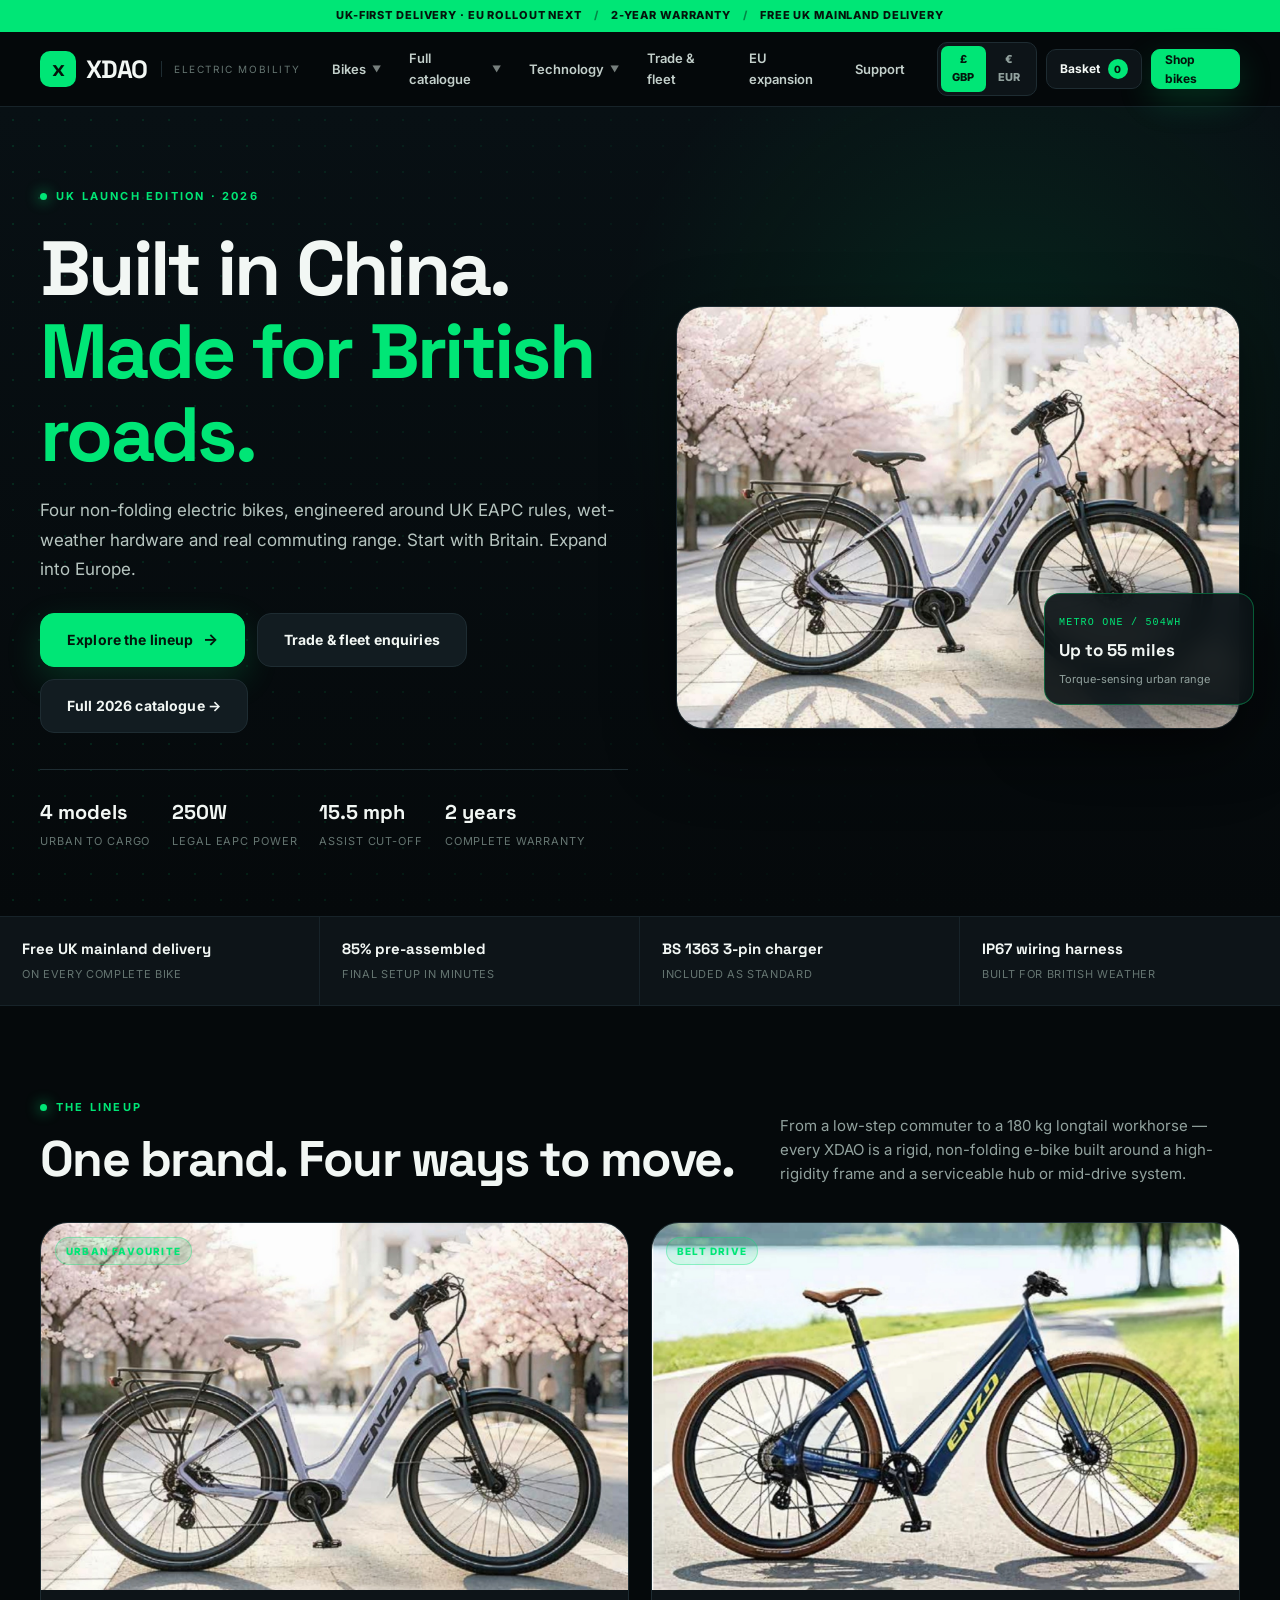
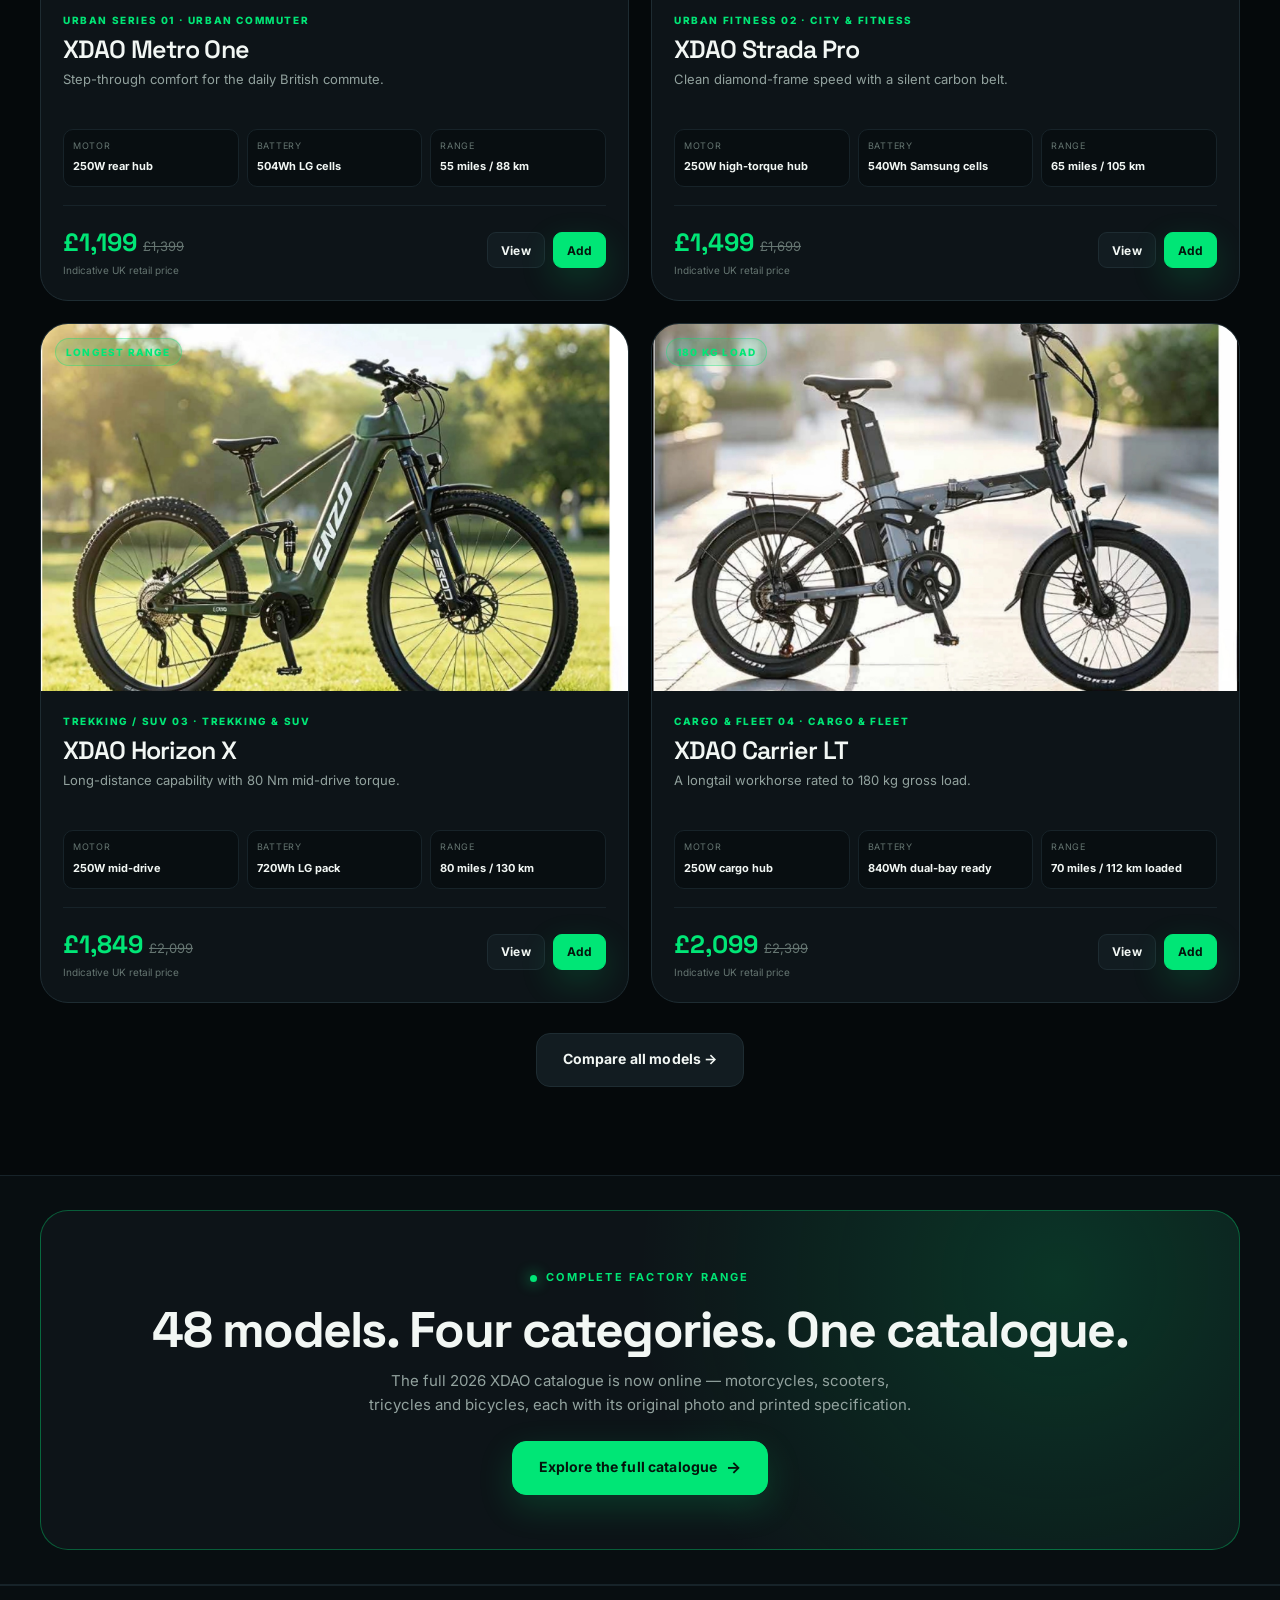
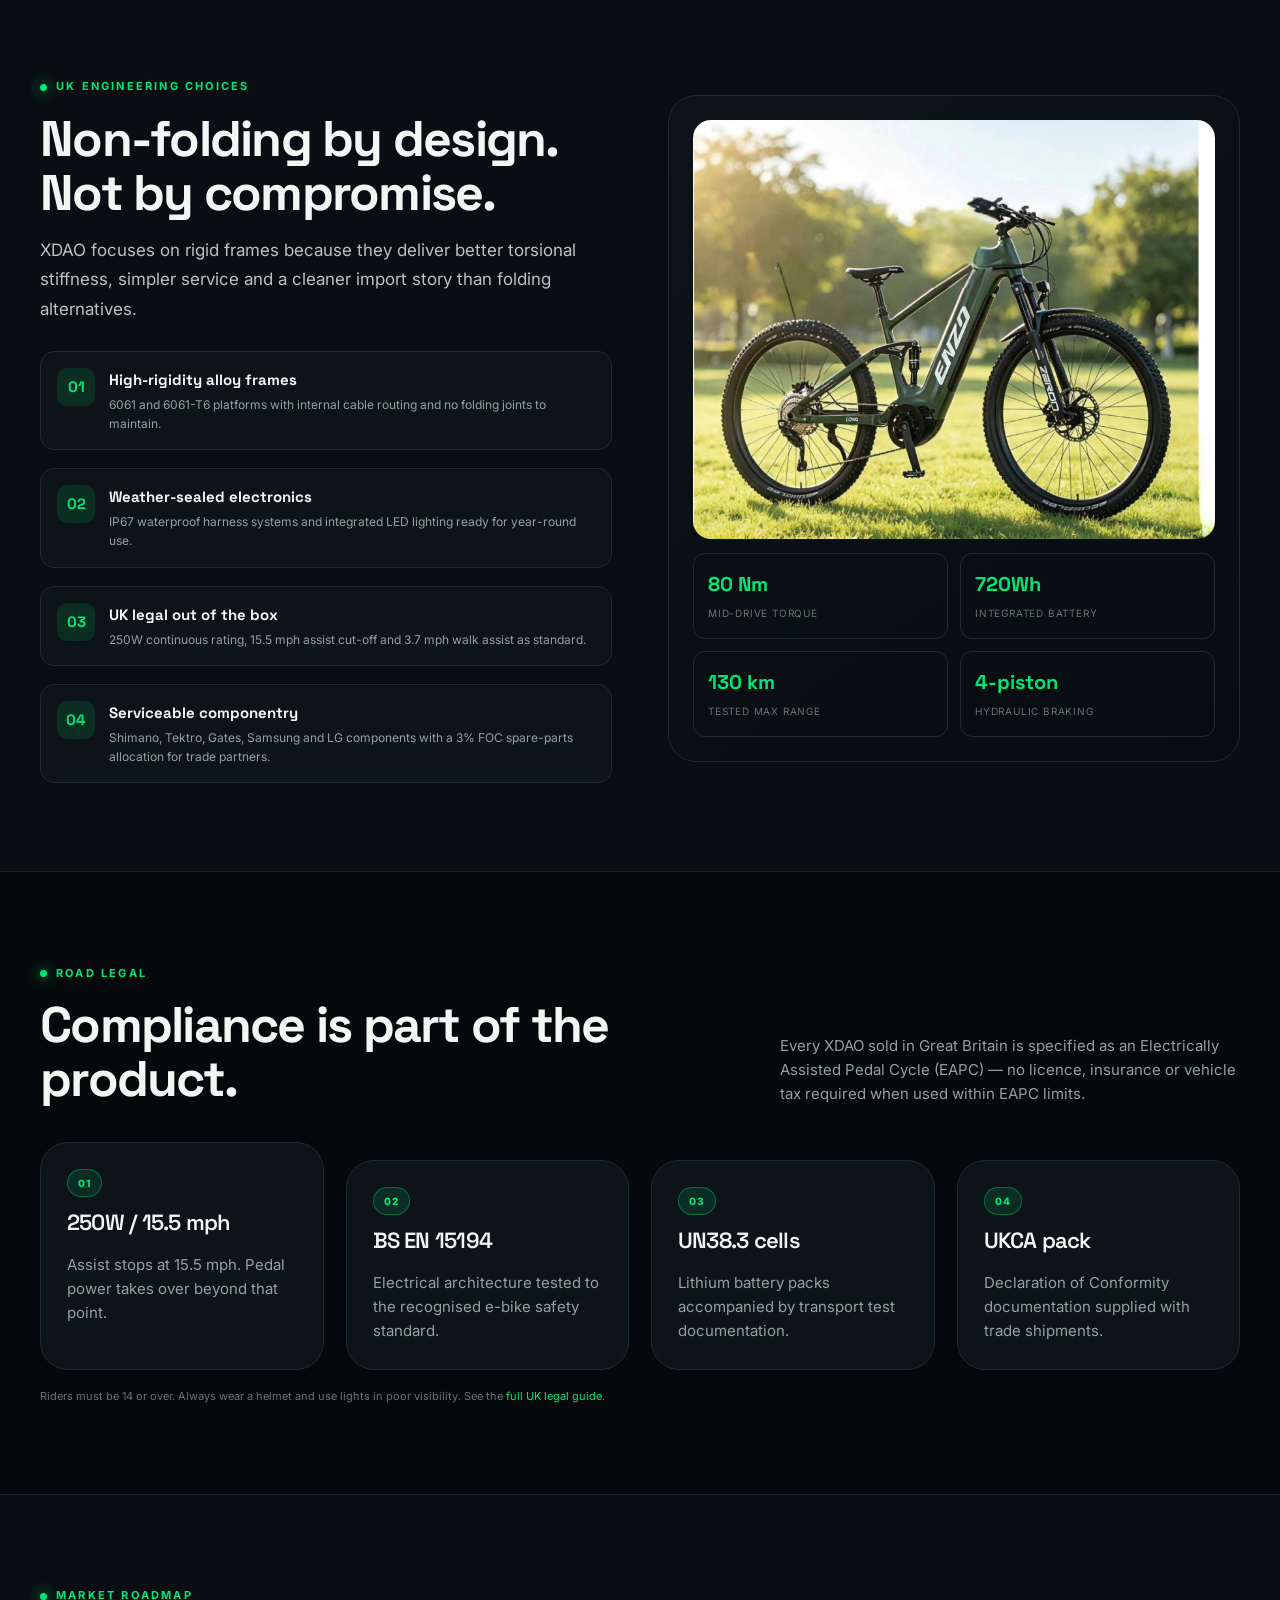
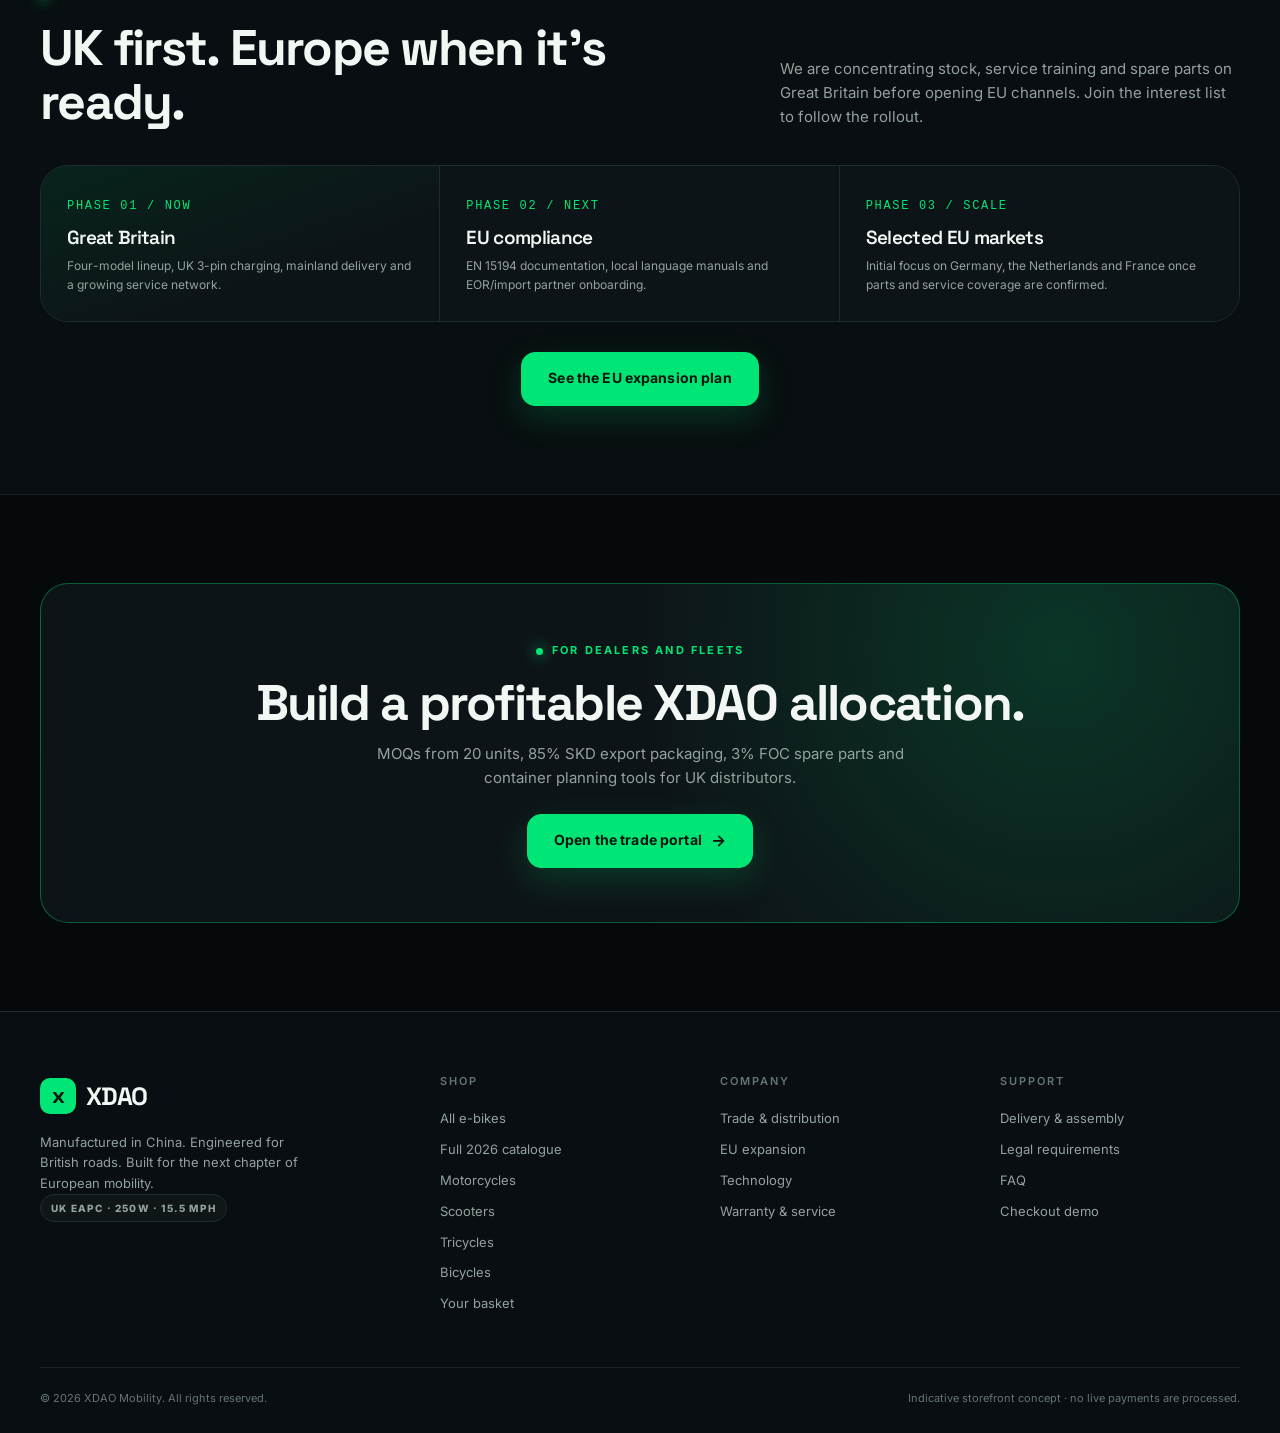
==== commit ed1b8cb3: "Publish full 2026 catalogue: 48 models, 4 categories, source PDF and original page images" ====
--- a/index.html
+++ b/index.html
@@ -19,6 +19,7 @@
           <div class="hero-cta">
             <a class="btn btn-primary btn-lg btn-arrow" href="bikes.html">Explore the lineup</a>
             <a class="btn btn-lg" href="trade.html">Trade & fleet enquiries</a>
+            <a class="btn btn-lg" href="catalog.html">Full 2026 catalogue →</a>
           </div>
           <div class="hero-proof">
             <div><strong>4 models</strong><span>Urban to cargo</span></div>
@@ -50,6 +51,15 @@
         <div class="product-grid" data-product-grid data-limit="4"></div>
         <div class="text-center" style="margin-top:30px"><a class="btn btn-lg" href="bikes.html">Compare all models →</a></div>
       </div>
+    </section>
+
+    <section class="section section-alt" style="padding-top:34px;padding-bottom:34px">
+      <div class="container"><div class="cta-band" style="margin:0">
+        <span class="eyebrow">Complete factory range</span>
+        <h2 style="margin-top:14px">48 models. Four categories. One catalogue.</h2>
+        <p>The full 2026 XDAO catalogue is now online — motorcycles, scooters, tricycles and bicycles, each with its original photo and printed specification.</p>
+        <a class="btn btn-primary btn-lg btn-arrow" href="catalog.html">Explore the full catalogue</a>
+      </div></div>
     </section>
 
     <section class="section section-alt">
--- a/assets/css/style.css
+++ b/assets/css/style.css
@@ -385,3 +385,76 @@
   .detail-actions { flex-direction: column; }
   .calc-model { grid-template-columns: 1fr 100px; }
 }
+
+/* ===== Full 2026 catalogue ===== */
+.catalog-hero {
+  padding: 78px 0 54px;
+  background: radial-gradient(circle at 78% 18%, rgba(0, 230, 118, .13), transparent 42%), var(--bg-soft);
+  border-bottom: 1px solid var(--line);
+}
+.catalog-hero h1 { font-family: var(--font-display); font-size: clamp(38px, 5.6vw, 72px); line-height: 1.02; letter-spacing: -.045em; margin: 16px 0 20px; }
+.catalog-hero h1 span { color: var(--accent); }
+.catalog-hero .lead { max-width: 760px; }
+.catalog-hero-stats { display: grid; grid-template-columns: repeat(4, 1fr); gap: 14px; margin-top: 44px; max-width: 820px; }
+.catalog-hero-stats div { padding: 18px 20px; border: 1px solid var(--line); border-radius: 14px; background: rgba(255,255,255,.02); }
+.catalog-hero-stats strong { display: block; font-family: var(--font-display); font-size: 28px; color: var(--text); }
+.catalog-hero-stats span { color: var(--muted); font-size: 12px; letter-spacing: .08em; text-transform: uppercase; }
+.catalog-toolbar { display: flex; justify-content: space-between; align-items: center; gap: 18px; flex-wrap: wrap; margin-bottom: 26px; }
+.catalog-filters { display: flex; gap: 8px; flex-wrap: wrap; }
+.catalog-filters .filter-btn span { margin-left: 6px; color: var(--muted-2); font-size: 11px; }
+.catalog-filters .filter-btn.active span { color: #04120b; }
+.catalog-search-wrap { display: flex; align-items: center; gap: 14px; }
+.catalog-search-wrap input { min-width: 290px; background: var(--surface); border: 1px solid var(--line); color: var(--text); border-radius: 12px; padding: 12px 16px; outline: none; }
+.catalog-search-wrap input:focus { border-color: var(--accent); box-shadow: 0 0 0 3px var(--accent-soft); }
+.catalog-search-wrap span { color: var(--muted); font-size: 13px; white-space: nowrap; }
+.catalog-grid { display: grid; grid-template-columns: repeat(4, 1fr); gap: 18px; }
+.cat-card { display: block; background: var(--surface); border: 1px solid var(--line); border-radius: var(--radius); overflow: hidden; transition: transform .18s ease, border-color .18s ease; }
+.cat-card:hover { transform: translateY(-4px); border-color: var(--accent-line); }
+.cat-card-media { position: relative; aspect-ratio: 4 / 3; background: #e9eef0; overflow: hidden; }
+.cat-card-media img { width: 100%; height: 100%; object-fit: cover; object-position: top center; }
+.cat-card-cat { position: absolute; left: 12px; top: 12px; background: rgba(4, 14, 10, .86); color: var(--accent); font-size: 10px; letter-spacing: .1em; text-transform: uppercase; padding: 6px 9px; border-radius: 6px; }
+.cat-card-body { padding: 17px 18px 19px; }
+.cat-card-page { color: var(--muted-2); font-family: var(--font-display); font-size: 10px; letter-spacing: .12em; }
+.cat-card h3 { font-family: var(--font-display); font-size: 19px; margin: 5px 0 13px; letter-spacing: -.02em; }
+.cat-card-specs { display: grid; grid-template-columns: 1fr 1fr; gap: 9px 12px; margin-bottom: 16px; }
+.cat-card-specs div { min-width: 0; }
+.cat-card-specs span { display: block; color: var(--muted-2); font-size: 10px; text-transform: uppercase; letter-spacing: .08em; }
+.cat-card-specs strong { display: block; color: var(--text); font-size: 12px; font-weight: 600; white-space: nowrap; overflow: hidden; text-overflow: ellipsis; }
+.cat-card-link { color: var(--accent); font-size: 12px; font-weight: 600; }
+.cat-card-link b { margin-left: 4px; }
+.model-hero { display: grid; grid-template-columns: 1fr 1fr; gap: 40px; align-items: start; margin-bottom: 52px; }
+.model-image { position: relative; background: #e9eef0; border-radius: var(--radius-lg); overflow: hidden; }
+.model-image img { width: 100%; max-height: 680px; object-fit: contain; object-position: top center; }
+.model-page-tag { position: absolute; left: 16px; bottom: 16px; background: rgba(4,14,10,.88); color: var(--accent); font-size: 11px; letter-spacing: .06em; padding: 8px 12px; border-radius: 8px; }
+.model-info h1 { font-family: var(--font-display); font-size: clamp(38px, 5vw, 64px); line-height: 1.02; letter-spacing: -.045em; margin: 14px 0 16px; }
+.model-actions { display: flex; gap: 10px; flex-wrap: wrap; margin: 24px 0 30px; }
+.model-quick { display: grid; grid-template-columns: repeat(3, 1fr); gap: 10px; }
+.model-quick div { background: var(--surface); border: 1px solid var(--line); border-radius: 14px; padding: 15px; }
+.model-quick strong { display: block; font-family: var(--font-display); font-size: 15px; line-height: 1.25; }
+.model-quick span { display: block; color: var(--muted); font-size: 10px; text-transform: uppercase; letter-spacing: .1em; margin-top: 6px; }
+.model-lower { display: grid; grid-template-columns: 1fr 320px; gap: 34px; align-items: start; }
+.spec-table-wrap { border: 1px solid var(--line); border-radius: var(--radius-lg); overflow: hidden; }
+.spec-table-wrap .spec-table { min-width: 0; }
+.spec-table th { width: 38%; color: var(--muted); font-weight: 500; text-align: left; }
+.spec-table td { color: var(--text); }
+.model-aside { background: var(--surface); border: 1px solid var(--line); border-radius: var(--radius-lg); padding: 22px; }
+.model-aside h3 { font-family: var(--font-display); font-size: 17px; margin: 0 0 16px; }
+.model-aside-link { display: flex; align-items: center; gap: 12px; padding: 9px 0; border-top: 1px solid var(--line-soft); }
+.model-aside-link img { width: 62px; height: 52px; object-fit: cover; object-position: top center; background: #e9eef0; border-radius: 6px; }
+.model-aside-link strong { display: block; font-size: 13px; }
+.model-aside-link small { display: block; color: var(--muted); font-size: 11px; }
+.model-nav { display: flex; justify-content: space-between; gap: 14px; flex-wrap: wrap; border-top: 1px solid var(--line); margin-top: 46px; padding-top: 22px; }
+.model-nav a { color: var(--accent); font-size: 13px; font-weight: 600; }
+@media (max-width: 1100px) {
+  .catalog-grid { grid-template-columns: repeat(3, 1fr); }
+  .catalog-hero-stats { grid-template-columns: repeat(2, 1fr); }
+}
+@media (max-width: 900px) {
+  .catalog-grid { grid-template-columns: repeat(2, 1fr); }
+  .model-hero, .model-lower { grid-template-columns: 1fr; }
+  .catalog-search-wrap input { min-width: 0; width: 100%; }
+}
+@media (max-width: 600px) {
+  .catalog-grid { grid-template-columns: 1fr; }
+  .model-quick { grid-template-columns: 1fr; }
+}
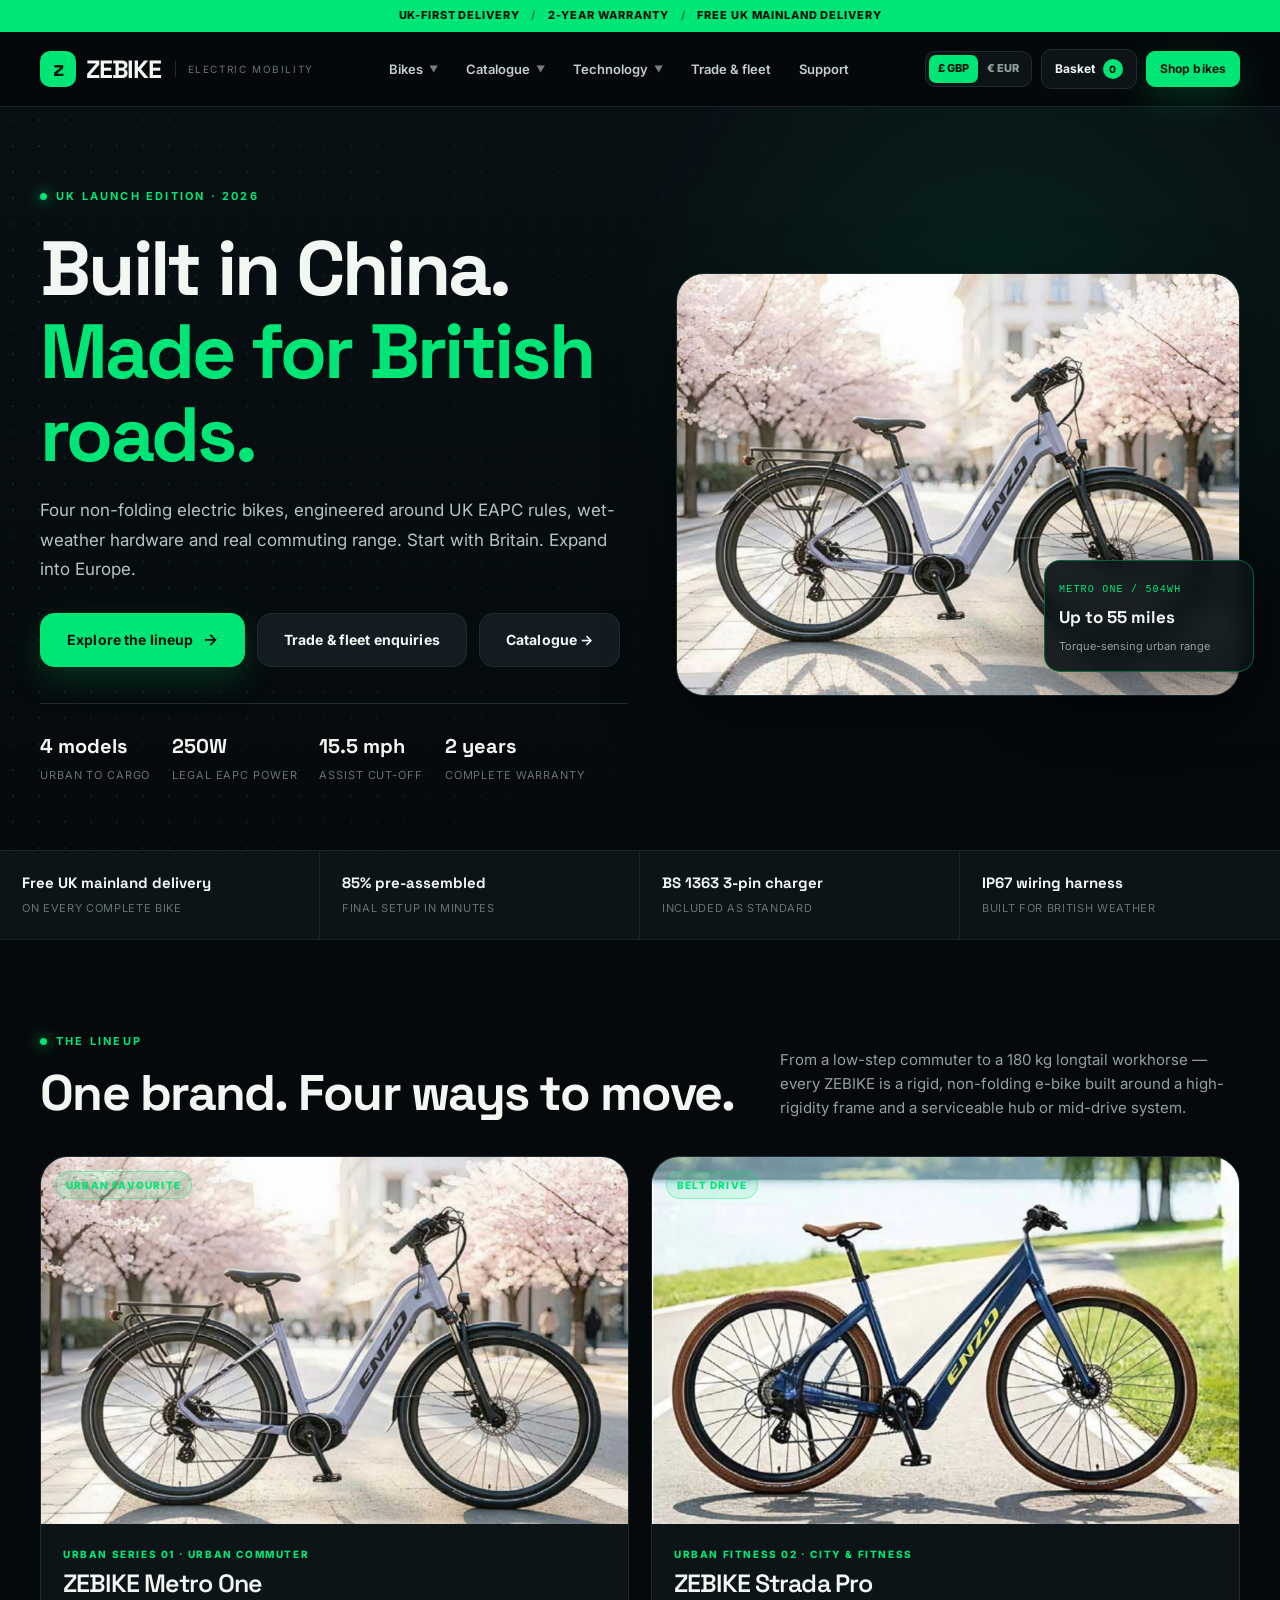
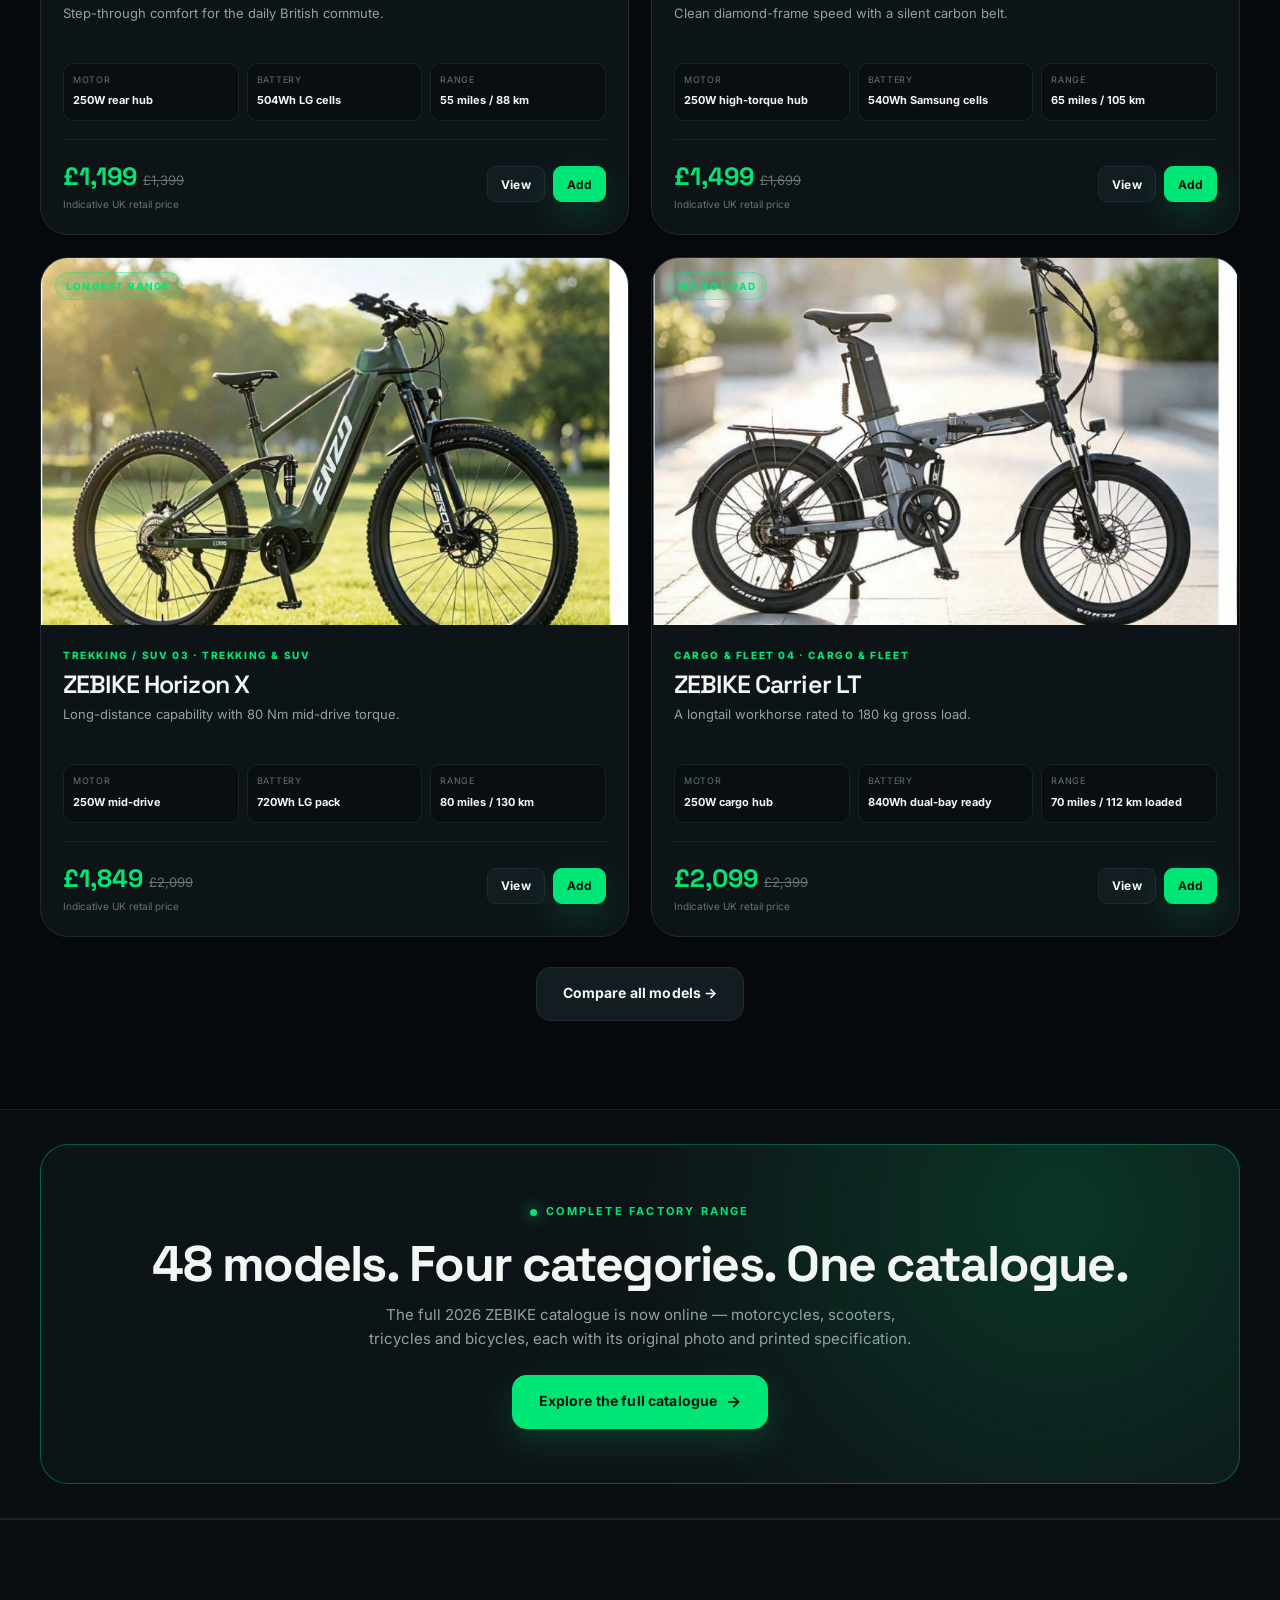
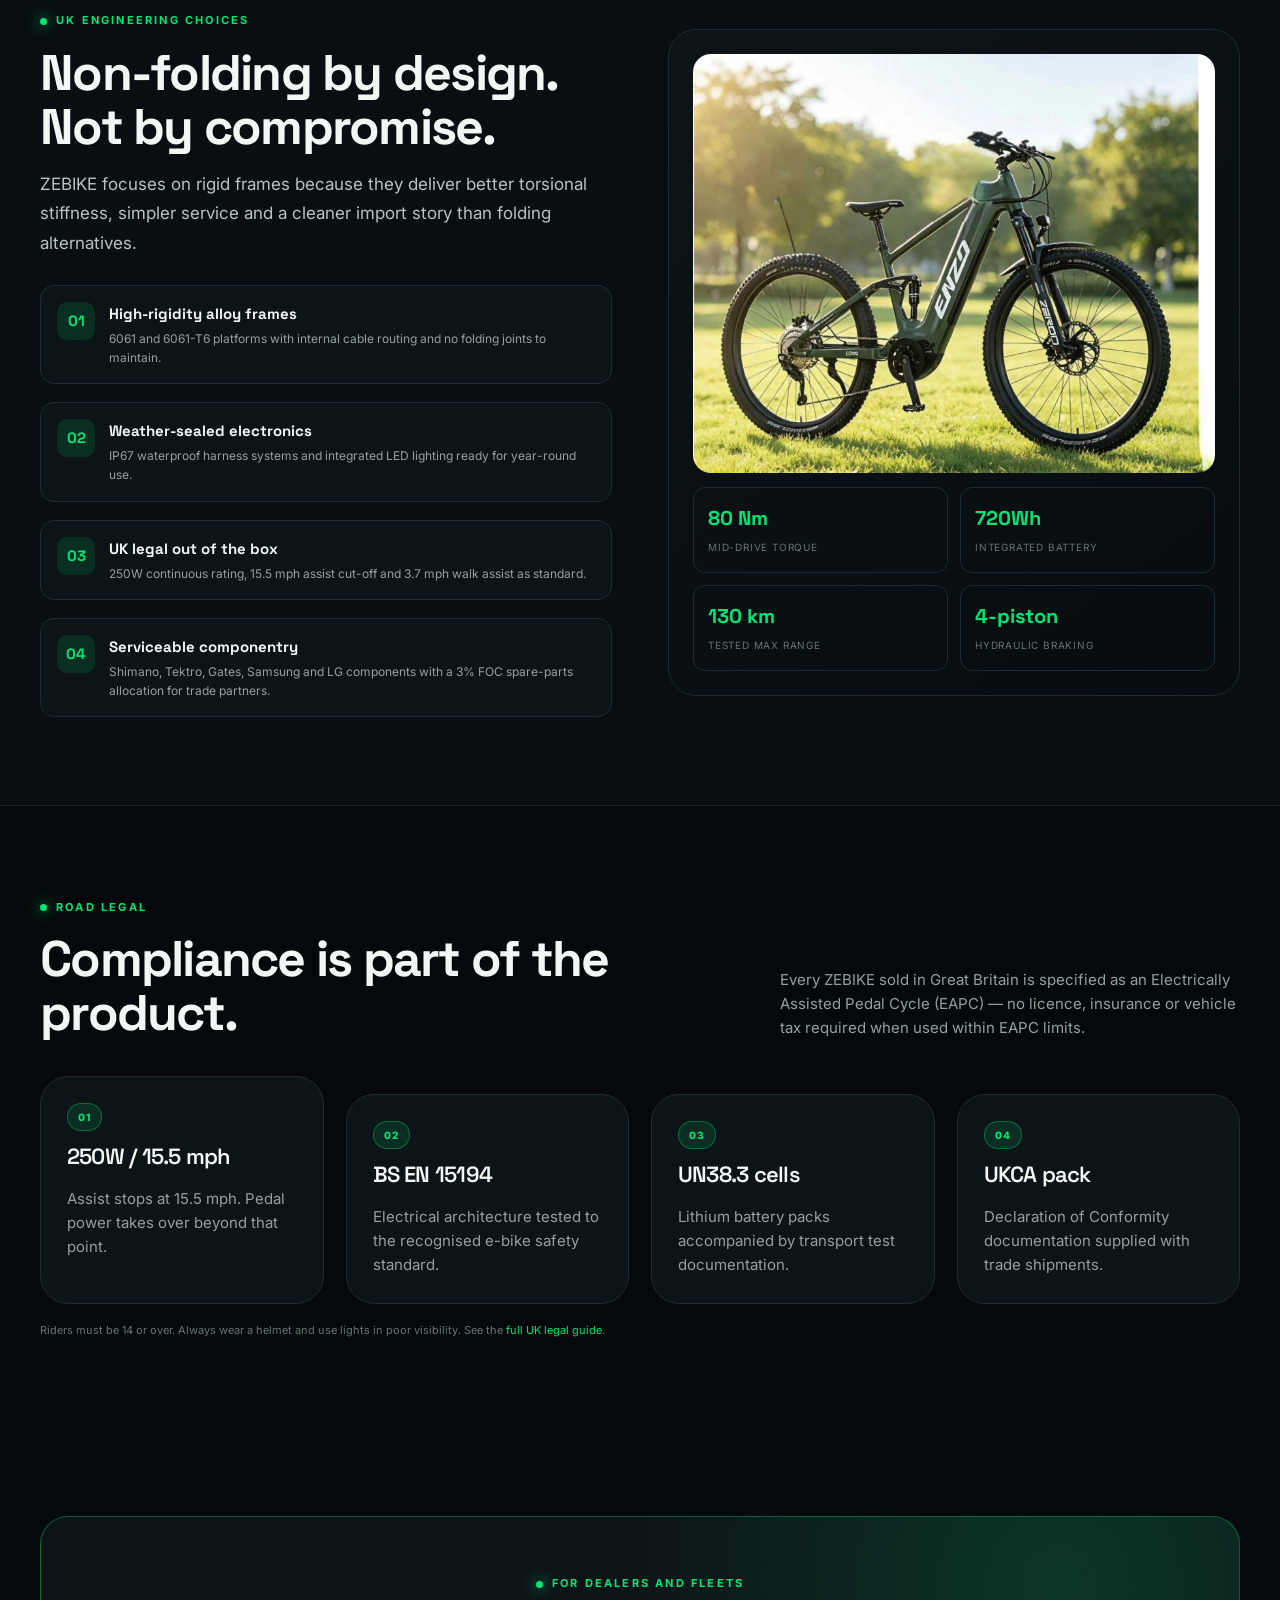
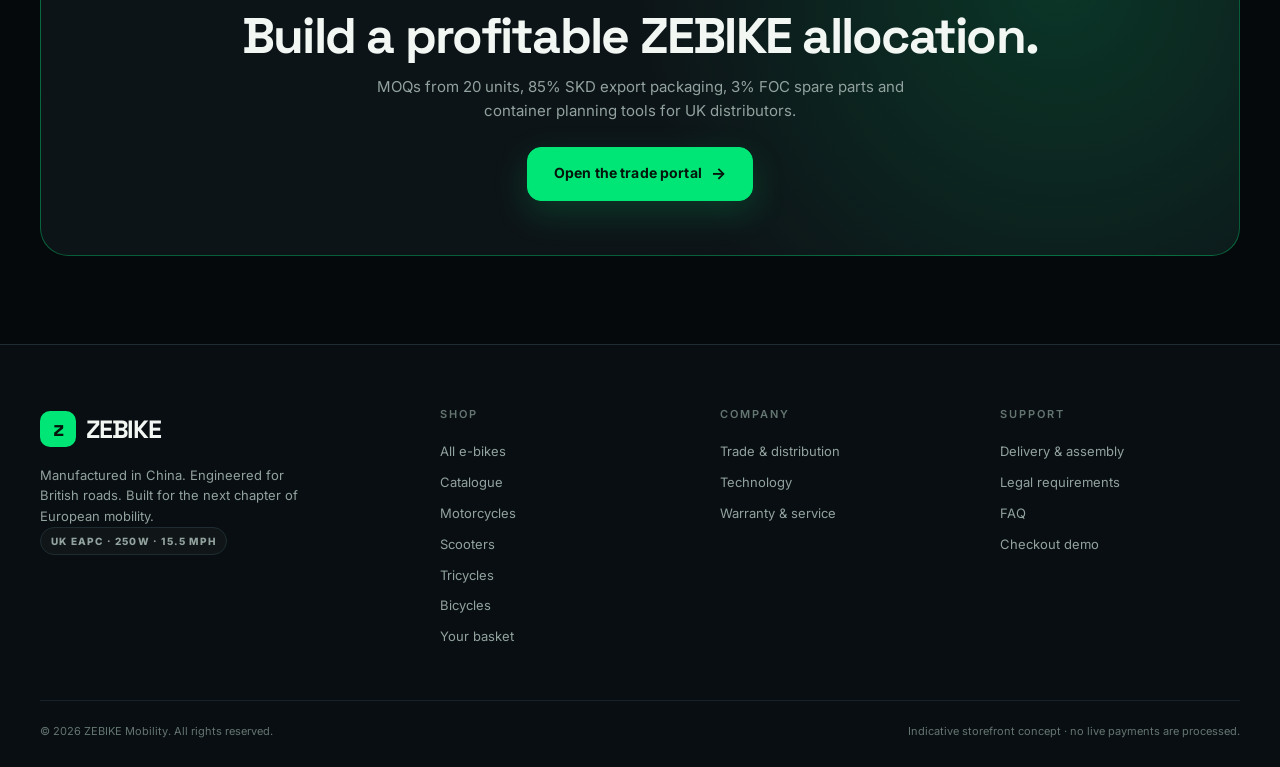
==== commit 08a198da: "Rebrand to ZEBIKE, remove EU expansion section and page, rename catalogue label" ====
--- a/index.html
+++ b/index.html
@@ -1,136 +1,122 @@
-<!DOCTYPE html>
-<html lang="en">
-<head>
-  <meta charset="UTF-8">
-  <meta name="viewport" content="width=device-width, initial-scale=1.0">
-  <meta name="description" content="XDAO electric bikes — manufactured in China and engineered for British roads. Explore the UK EAPC lineup.">
-  <title>XDAO E-Bikes | Built in China, Made for British Roads</title>
-  <link rel="stylesheet" href="assets/css/style.css">
-</head>
-<body>
-  <div id="siteHeaderMount"></div>
-  <main>
-    <section class="hero">
-      <div class="container hero-grid">
-        <div>
-          <span class="eyebrow">UK launch edition · 2026</span>
-          <h1>Built in China.<br><span>Made for British roads.</span></h1>
-          <p class="lead">Four non-folding electric bikes, engineered around UK EAPC rules, wet-weather hardware and real commuting range. Start with Britain. Expand into Europe.</p>
-          <div class="hero-cta">
-            <a class="btn btn-primary btn-lg btn-arrow" href="bikes.html">Explore the lineup</a>
-            <a class="btn btn-lg" href="trade.html">Trade & fleet enquiries</a>
-            <a class="btn btn-lg" href="catalog.html">Full 2026 catalogue →</a>
-          </div>
-          <div class="hero-proof">
-            <div><strong>4 models</strong><span>Urban to cargo</span></div>
-            <div><strong>250W</strong><span>Legal EAPC power</span></div>
-            <div><strong>15.5 mph</strong><span>Assist cut-off</span></div>
-            <div><strong>2 years</strong><span>Complete warranty</span></div>
-          </div>
-        </div>
-        <div class="hero-visual">
-          <img src="assets/images/metro-one-photo.jpg" alt="XDAO Metro One electric city bike">
-          <div class="float-card"><span class="mono">METRO ONE / 504WH</span><strong>Up to 55 miles</strong><span>Torque-sensing urban range</span></div>
-        </div>
-      </div>
-    </section>
-
-    <div class="info-strip">
-      <div><strong>Free UK mainland delivery</strong><span>On every complete bike</span></div>
-      <div><strong>85% pre-assembled</strong><span>Final setup in minutes</span></div>
-      <div><strong>BS 1363 3-pin charger</strong><span>Included as standard</span></div>
-      <div><strong>IP67 wiring harness</strong><span>Built for British weather</span></div>
-    </div>
-
-    <section class="section">
-      <div class="container">
-        <div class="section-head">
-          <div><span class="eyebrow">The lineup</span><h2 class="section-title">One brand. Four ways to move.</h2></div>
-          <p>From a low-step commuter to a 180 kg longtail workhorse — every XDAO is a rigid, non-folding e-bike built around a high-rigidity frame and a serviceable hub or mid-drive system.</p>
-        </div>
-        <div class="product-grid" data-product-grid data-limit="4"></div>
-        <div class="text-center" style="margin-top:30px"><a class="btn btn-lg" href="bikes.html">Compare all models →</a></div>
-      </div>
-    </section>
-
-    <section class="section section-alt" style="padding-top:34px;padding-bottom:34px">
-      <div class="container"><div class="cta-band" style="margin:0">
-        <span class="eyebrow">Complete factory range</span>
-        <h2 style="margin-top:14px">48 models. Four categories. One catalogue.</h2>
-        <p>The full 2026 XDAO catalogue is now online — motorcycles, scooters, tricycles and bicycles, each with its original photo and printed specification.</p>
-        <a class="btn btn-primary btn-lg btn-arrow" href="catalog.html">Explore the full catalogue</a>
-      </div></div>
-    </section>
-
-    <section class="section section-alt">
-      <div class="container split">
-        <div>
-          <span class="eyebrow">UK engineering choices</span>
-          <h2 style="margin-top:14px">Non-folding by design. Not by compromise.</h2>
-          <p class="lead" style="margin-top:16px">XDAO focuses on rigid frames because they deliver better torsional stiffness, simpler service and a cleaner import story than folding alternatives.</p>
-          <div class="feature-list">
-            <div class="feature-item"><span class="feature-icon">01</span><div><strong>High-rigidity alloy frames</strong><p>6061 and 6061-T6 platforms with internal cable routing and no folding joints to maintain.</p></div></div>
-            <div class="feature-item"><span class="feature-icon">02</span><div><strong>Weather-sealed electronics</strong><p>IP67 waterproof harness systems and integrated LED lighting ready for year-round use.</p></div></div>
-            <div class="feature-item"><span class="feature-icon">03</span><div><strong>UK legal out of the box</strong><p>250W continuous rating, 15.5 mph assist cut-off and 3.7 mph walk assist as standard.</p></div></div>
-            <div class="feature-item"><span class="feature-icon">04</span><div><strong>Serviceable componentry</strong><p>Shimano, Tektro, Gates, Samsung and LG components with a 3% FOC spare-parts allocation for trade partners.</p></div></div>
-          </div>
-        </div>
-        <div class="visual-panel">
-          <img src="assets/images/horizon-x-photo.jpg" alt="XDAO Horizon X trekking e-bike">
-          <div class="visual-panel-grid">
-            <div class="mini-stat"><strong>80 Nm</strong><span>Mid-drive torque</span></div>
-            <div class="mini-stat"><strong>720Wh</strong><span>Integrated battery</span></div>
-            <div class="mini-stat"><strong>130 km</strong><span>Tested max range</span></div>
-            <div class="mini-stat"><strong>4-piston</strong><span>Hydraulic braking</span></div>
-          </div>
-        </div>
-      </div>
-    </section>
-
-    <section class="section">
-      <div class="container">
-        <div class="section-head">
-          <div><span class="eyebrow">Road legal</span><h2 class="section-title">Compliance is part of the product.</h2></div>
-          <p>Every XDAO sold in Great Britain is specified as an Electrically Assisted Pedal Cycle (EAPC) — no licence, insurance or vehicle tax required when used within EAPC limits.</p>
-        </div>
-        <div class="grid grid-4">
-          <div class="form-card"><span class="badge">01</span><h3 style="margin-top:14px">250W / 15.5 mph</h3><p style="margin-top:8px">Assist stops at 15.5 mph. Pedal power takes over beyond that point.</p></div>
-          <div class="form-card"><span class="badge">02</span><h3 style="margin-top:14px">BS EN 15194</h3><p style="margin-top:8px">Electrical architecture tested to the recognised e-bike safety standard.</p></div>
-          <div class="form-card"><span class="badge">03</span><h3 style="margin-top:14px">UN38.3 cells</h3><p style="margin-top:8px">Lithium battery packs accompanied by transport test documentation.</p></div>
-          <div class="form-card"><span class="badge">04</span><h3 style="margin-top:14px">UKCA pack</h3><p style="margin-top:8px">Declaration of Conformity documentation supplied with trade shipments.</p></div>
-        </div>
-        <p class="form-note" style="margin-top:18px">Riders must be 14 or over. Always wear a helmet and use lights in poor visibility. See the <a class="accent" href="support.html#eapc">full UK legal guide</a>.</p>
-      </div>
-    </section>
-
-    <section class="section section-alt">
-      <div class="container">
-        <div class="section-head">
-          <div><span class="eyebrow">Market roadmap</span><h2 class="section-title">UK first. Europe when it's ready.</h2></div>
-          <p>We are concentrating stock, service training and spare parts on Great Britain before opening EU channels. Join the interest list to follow the rollout.</p>
-        </div>
-        <div class="timeline">
-          <div class="timeline-step active"><span class="step-num">PHASE 01 / NOW</span><h3>Great Britain</h3><p>Four-model lineup, UK 3-pin charging, mainland delivery and a growing service network.</p></div>
-          <div class="timeline-step"><span class="step-num">PHASE 02 / NEXT</span><h3>EU compliance</h3><p>EN 15194 documentation, local language manuals and EOR/import partner onboarding.</p></div>
-          <div class="timeline-step"><span class="step-num">PHASE 03 / SCALE</span><h3>Selected EU markets</h3><p>Initial focus on Germany, the Netherlands and France once parts and service coverage are confirmed.</p></div>
-        </div>
-        <div class="text-center" style="margin-top:30px"><a class="btn btn-primary btn-lg" href="eu.html">See the EU expansion plan</a></div>
-      </div>
-    </section>
-
-    <section class="section">
-      <div class="container">
-        <div class="cta-band">
-          <span class="eyebrow">For dealers and fleets</span>
-          <h2 style="margin-top:14px">Build a profitable XDAO allocation.</h2>
-          <p>MOQs from 20 units, 85% SKD export packaging, 3% FOC spare parts and container planning tools for UK distributors.</p>
-          <a class="btn btn-primary btn-lg btn-arrow" href="trade.html">Open the trade portal</a>
-        </div>
-      </div>
-    </section>
-  </main>
-  <div id="siteFooterMount"></div>
-  <script src="assets/js/products.js"></script>
-  <script src="assets/js/app.js"></script>
-</body>
-</html>
+<!DOCTYPE html>
+<html lang="en">
+<head>
+  <meta charset="UTF-8">
+  <meta name="viewport" content="width=device-width, initial-scale=1.0">
+  <meta name="description" content="ZEBIKE electric bikes — manufactured in China and engineered for British roads. Explore the UK EAPC lineup.">
+  <title>ZEBIKE E-Bikes | Built in China, Made for British Roads</title>
+  <link rel="stylesheet" href="assets/css/style.css">
+</head>
+<body>
+  <div id="siteHeaderMount"></div>
+  <main>
+    <section class="hero">
+      <div class="container hero-grid">
+        <div>
+          <span class="eyebrow">UK launch edition · 2026</span>
+          <h1>Built in China.<br><span>Made for British roads.</span></h1>
+          <p class="lead">Four non-folding electric bikes, engineered around UK EAPC rules, wet-weather hardware and real commuting range. Start with Britain. Expand into Europe.</p>
+          <div class="hero-cta">
+            <a class="btn btn-primary btn-lg btn-arrow" href="bikes.html">Explore the lineup</a>
+            <a class="btn btn-lg" href="trade.html">Trade & fleet enquiries</a>
+            <a class="btn btn-lg" href="catalog.html">Catalogue →</a>
+          </div>
+          <div class="hero-proof">
+            <div><strong>4 models</strong><span>Urban to cargo</span></div>
+            <div><strong>250W</strong><span>Legal EAPC power</span></div>
+            <div><strong>15.5 mph</strong><span>Assist cut-off</span></div>
+            <div><strong>2 years</strong><span>Complete warranty</span></div>
+          </div>
+        </div>
+        <div class="hero-visual">
+          <img src="assets/images/metro-one-photo.jpg" alt="ZEBIKE Metro One electric city bike">
+          <div class="float-card"><span class="mono">METRO ONE / 504WH</span><strong>Up to 55 miles</strong><span>Torque-sensing urban range</span></div>
+        </div>
+      </div>
+    </section>
+
+    <div class="info-strip">
+      <div><strong>Free UK mainland delivery</strong><span>On every complete bike</span></div>
+      <div><strong>85% pre-assembled</strong><span>Final setup in minutes</span></div>
+      <div><strong>BS 1363 3-pin charger</strong><span>Included as standard</span></div>
+      <div><strong>IP67 wiring harness</strong><span>Built for British weather</span></div>
+    </div>
+
+    <section class="section">
+      <div class="container">
+        <div class="section-head">
+          <div><span class="eyebrow">The lineup</span><h2 class="section-title">One brand. Four ways to move.</h2></div>
+          <p>From a low-step commuter to a 180 kg longtail workhorse — every ZEBIKE is a rigid, non-folding e-bike built around a high-rigidity frame and a serviceable hub or mid-drive system.</p>
+        </div>
+        <div class="product-grid" data-product-grid data-limit="4"></div>
+        <div class="text-center" style="margin-top:30px"><a class="btn btn-lg" href="bikes.html">Compare all models →</a></div>
+      </div>
+    </section>
+
+    <section class="section section-alt" style="padding-top:34px;padding-bottom:34px">
+      <div class="container"><div class="cta-band" style="margin:0">
+        <span class="eyebrow">Complete factory range</span>
+        <h2 style="margin-top:14px">48 models. Four categories. One catalogue.</h2>
+        <p>The full 2026 ZEBIKE catalogue is now online — motorcycles, scooters, tricycles and bicycles, each with its original photo and printed specification.</p>
+        <a class="btn btn-primary btn-lg btn-arrow" href="catalog.html">Explore the full catalogue</a>
+      </div></div>
+    </section>
+
+    <section class="section section-alt">
+      <div class="container split">
+        <div>
+          <span class="eyebrow">UK engineering choices</span>
+          <h2 style="margin-top:14px">Non-folding by design. Not by compromise.</h2>
+          <p class="lead" style="margin-top:16px">ZEBIKE focuses on rigid frames because they deliver better torsional stiffness, simpler service and a cleaner import story than folding alternatives.</p>
+          <div class="feature-list">
+            <div class="feature-item"><span class="feature-icon">01</span><div><strong>High-rigidity alloy frames</strong><p>6061 and 6061-T6 platforms with internal cable routing and no folding joints to maintain.</p></div></div>
+            <div class="feature-item"><span class="feature-icon">02</span><div><strong>Weather-sealed electronics</strong><p>IP67 waterproof harness systems and integrated LED lighting ready for year-round use.</p></div></div>
+            <div class="feature-item"><span class="feature-icon">03</span><div><strong>UK legal out of the box</strong><p>250W continuous rating, 15.5 mph assist cut-off and 3.7 mph walk assist as standard.</p></div></div>
+            <div class="feature-item"><span class="feature-icon">04</span><div><strong>Serviceable componentry</strong><p>Shimano, Tektro, Gates, Samsung and LG components with a 3% FOC spare-parts allocation for trade partners.</p></div></div>
+          </div>
+        </div>
+        <div class="visual-panel">
+          <img src="assets/images/horizon-x-photo.jpg" alt="ZEBIKE Horizon X trekking e-bike">
+          <div class="visual-panel-grid">
+            <div class="mini-stat"><strong>80 Nm</strong><span>Mid-drive torque</span></div>
+            <div class="mini-stat"><strong>720Wh</strong><span>Integrated battery</span></div>
+            <div class="mini-stat"><strong>130 km</strong><span>Tested max range</span></div>
+            <div class="mini-stat"><strong>4-piston</strong><span>Hydraulic braking</span></div>
+          </div>
+        </div>
+      </div>
+    </section>
+
+    <section class="section">
+      <div class="container">
+        <div class="section-head">
+          <div><span class="eyebrow">Road legal</span><h2 class="section-title">Compliance is part of the product.</h2></div>
+          <p>Every ZEBIKE sold in Great Britain is specified as an Electrically Assisted Pedal Cycle (EAPC) — no licence, insurance or vehicle tax required when used within EAPC limits.</p>
+        </div>
+        <div class="grid grid-4">
+          <div class="form-card"><span class="badge">01</span><h3 style="margin-top:14px">250W / 15.5 mph</h3><p style="margin-top:8px">Assist stops at 15.5 mph. Pedal power takes over beyond that point.</p></div>
+          <div class="form-card"><span class="badge">02</span><h3 style="margin-top:14px">BS EN 15194</h3><p style="margin-top:8px">Electrical architecture tested to the recognised e-bike safety standard.</p></div>
+          <div class="form-card"><span class="badge">03</span><h3 style="margin-top:14px">UN38.3 cells</h3><p style="margin-top:8px">Lithium battery packs accompanied by transport test documentation.</p></div>
+          <div class="form-card"><span class="badge">04</span><h3 style="margin-top:14px">UKCA pack</h3><p style="margin-top:8px">Declaration of Conformity documentation supplied with trade shipments.</p></div>
+        </div>
+        <p class="form-note" style="margin-top:18px">Riders must be 14 or over. Always wear a helmet and use lights in poor visibility. See the <a class="accent" href="support.html#eapc">full UK legal guide</a>.</p>
+      </div>
+    </section>
+
+
+    <section class="section">
+      <div class="container">
+        <div class="cta-band">
+          <span class="eyebrow">For dealers and fleets</span>
+          <h2 style="margin-top:14px">Build a profitable ZEBIKE allocation.</h2>
+          <p>MOQs from 20 units, 85% SKD export packaging, 3% FOC spare parts and container planning tools for UK distributors.</p>
+          <a class="btn btn-primary btn-lg btn-arrow" href="trade.html">Open the trade portal</a>
+        </div>
+      </div>
+    </section>
+  </main>
+  <div id="siteFooterMount"></div>
+  <script src="assets/js/products.js"></script>
+  <script src="assets/js/app.js"></script>
+</body>
+</html>
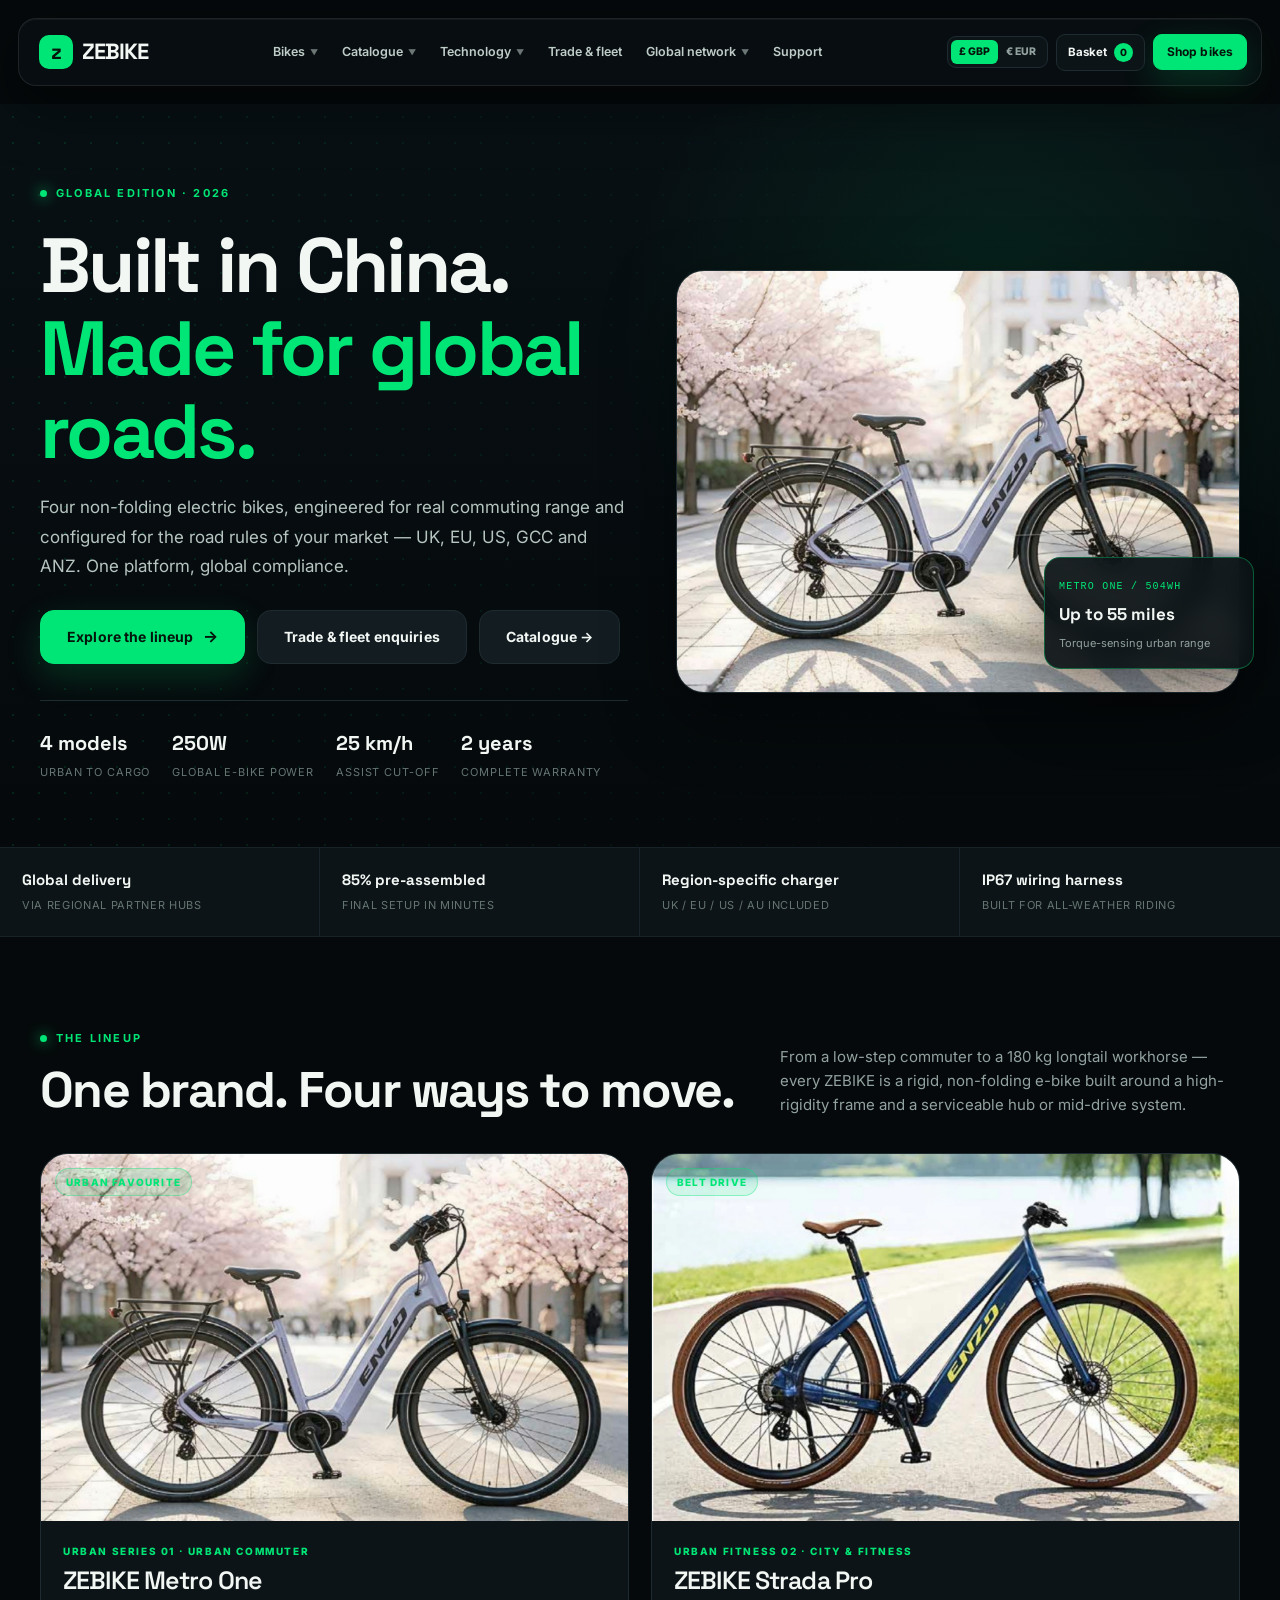
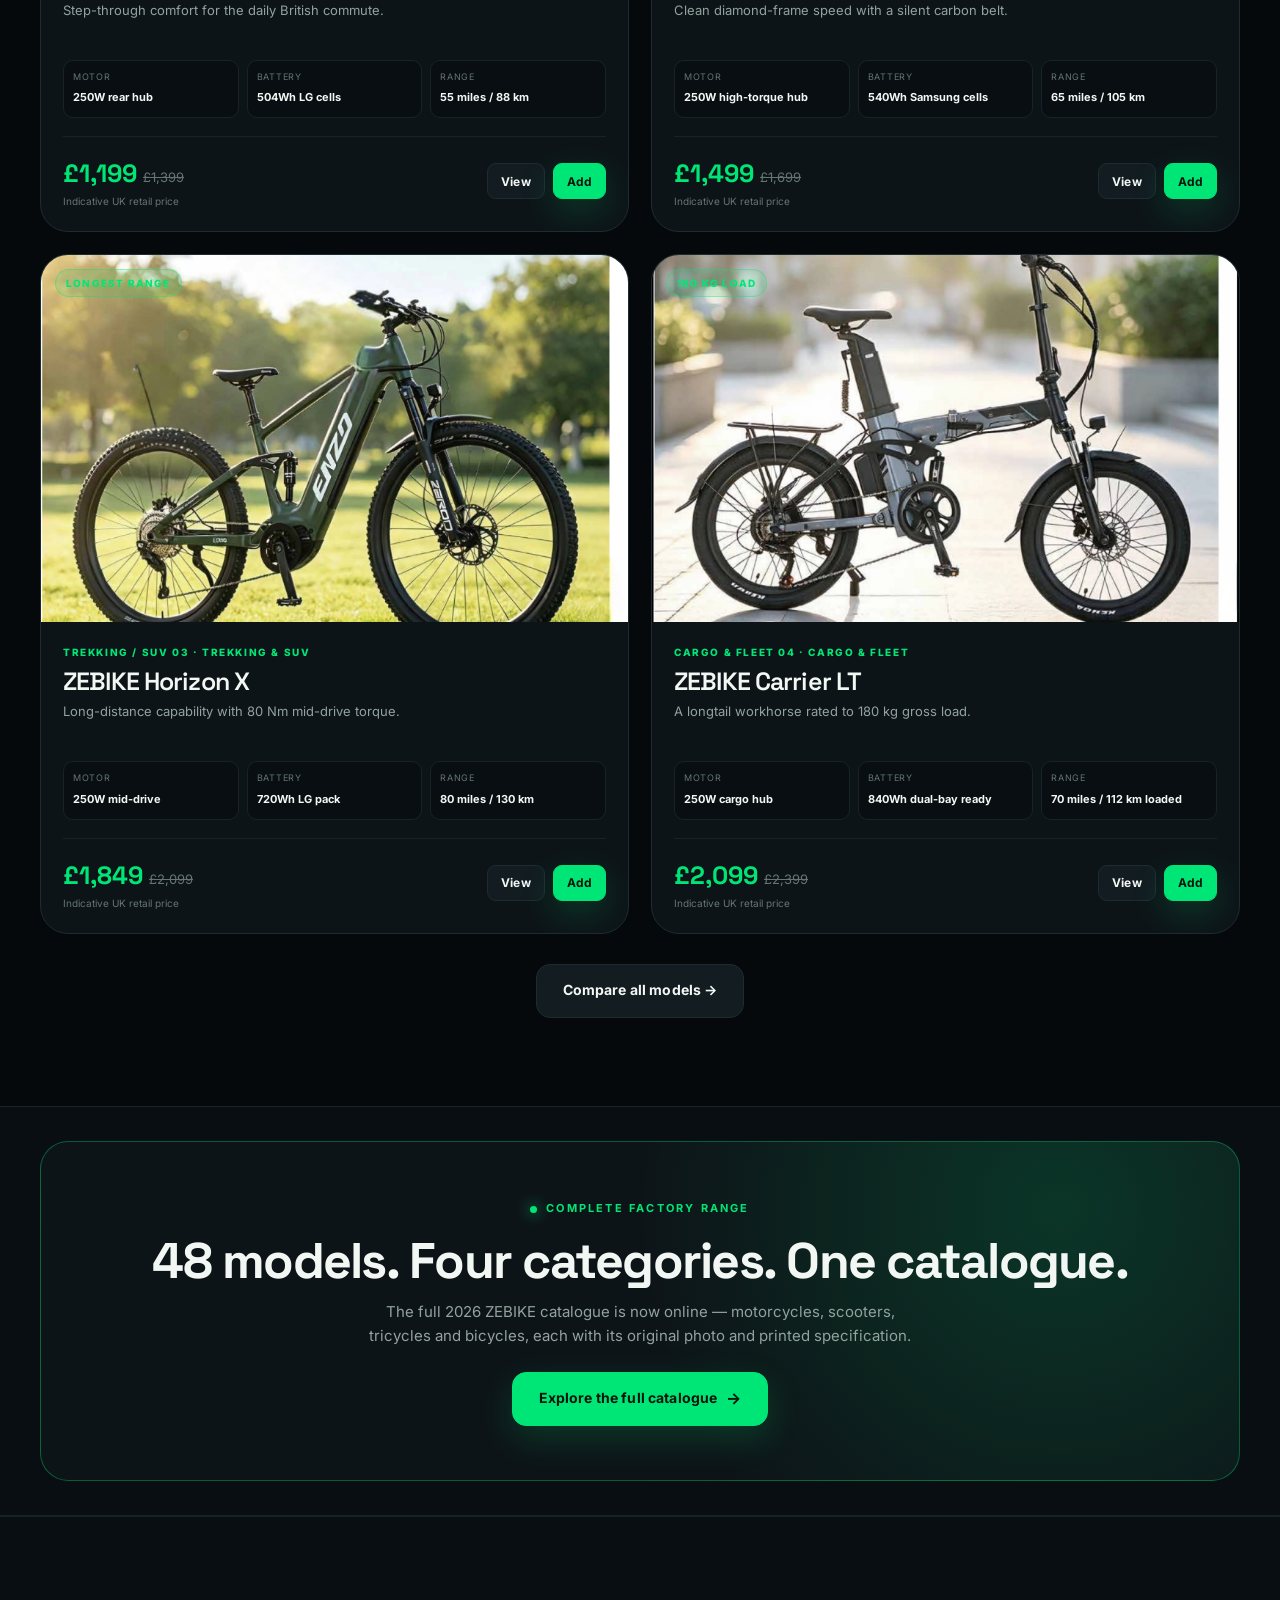
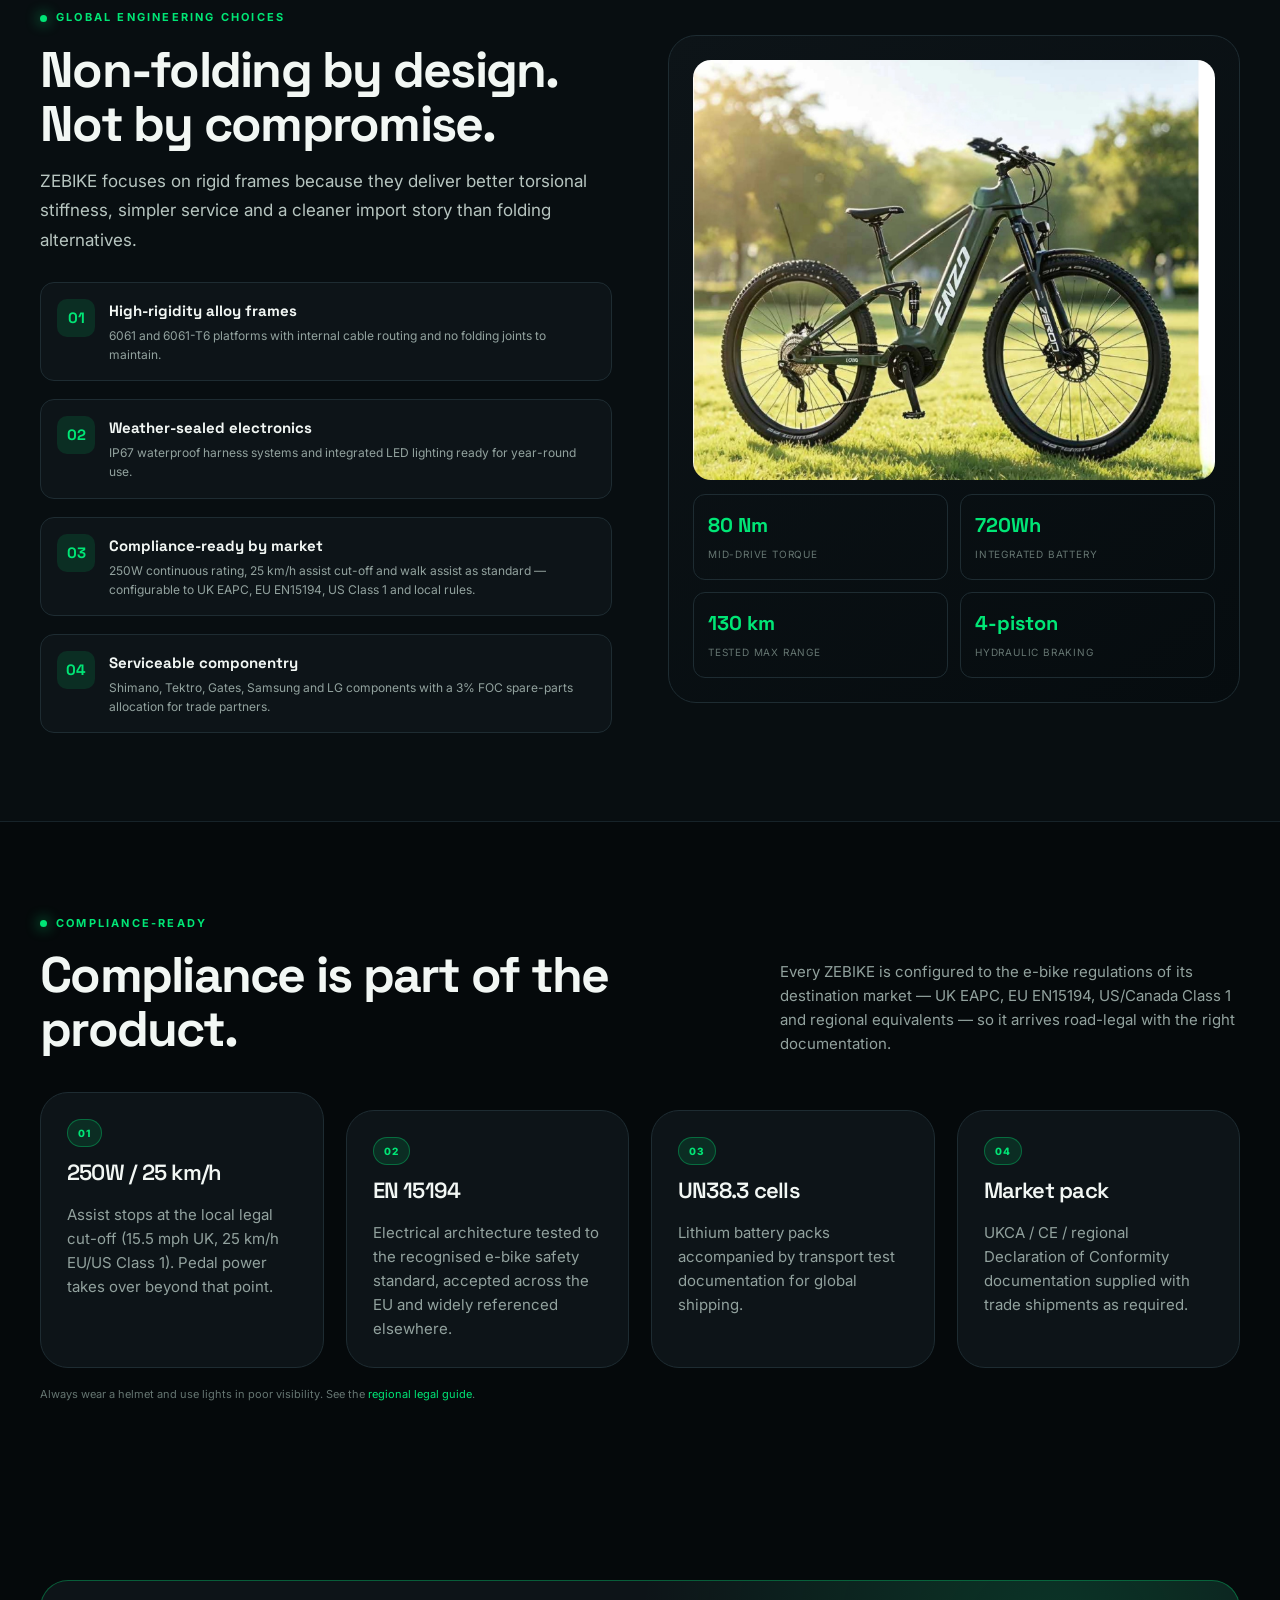
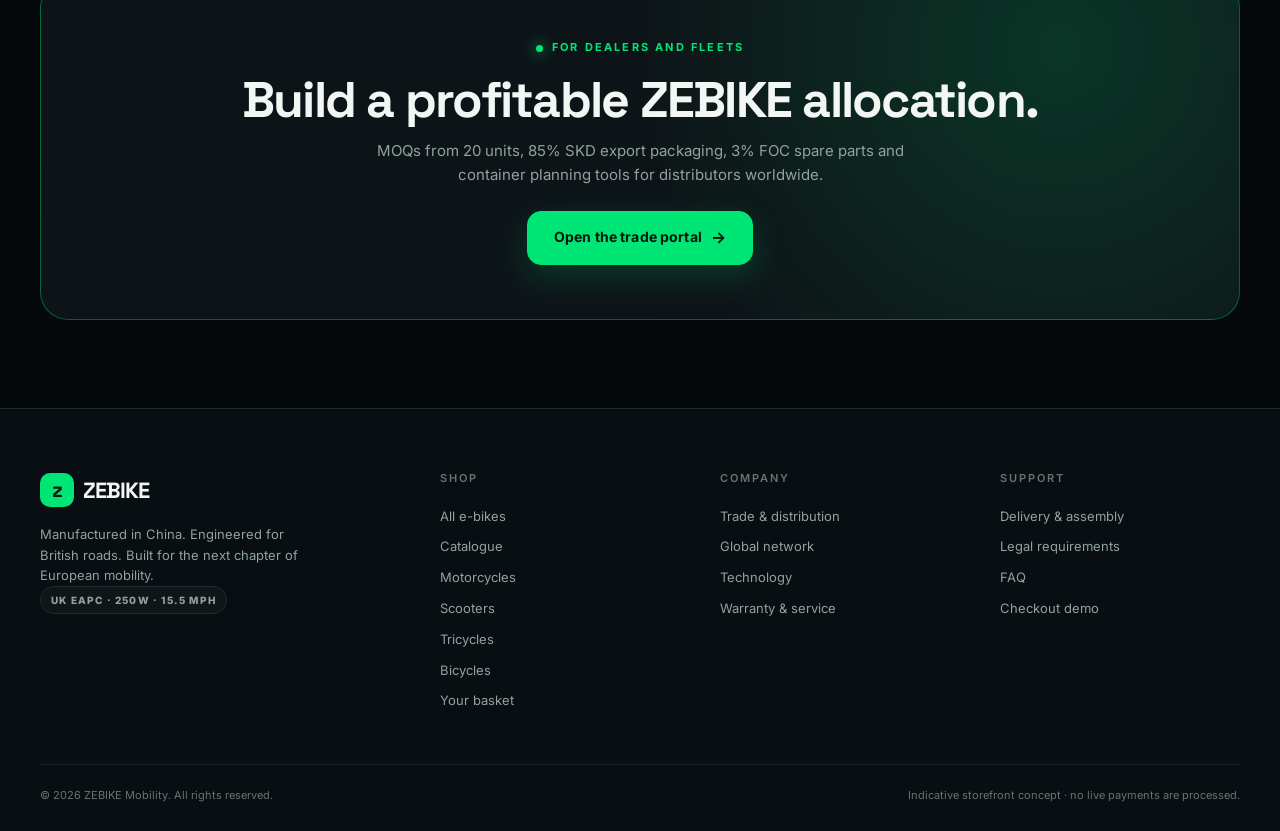
==== commit d1d98c8b: "Reposition site as global brand: multi-currency, regional compliance, global delivery" ====
--- a/index.html
+++ b/index.html
@@ -3,8 +3,8 @@
 <head>
   <meta charset="UTF-8">
   <meta name="viewport" content="width=device-width, initial-scale=1.0">
-  <meta name="description" content="ZEBIKE electric bikes — manufactured in China and engineered for British roads. Explore the UK EAPC lineup.">
-  <title>ZEBIKE E-Bikes | Built in China, Made for British Roads</title>
+  <meta name="description" content="ZEBIKE electric bikes — manufactured in China and engineered for global roads. Compliance-ready for UK, EU, US, GCC and ANZ markets. Explore the lineup.">
+  <title>ZEBIKE E-Bikes | Built in China, Made for Global Roads</title>
   <link rel="stylesheet" href="assets/css/style.css">
 </head>
 <body>
@@ -13,9 +13,9 @@
     <section class="hero">
       <div class="container hero-grid">
         <div>
-          <span class="eyebrow">UK launch edition · 2026</span>
-          <h1>Built in China.<br><span>Made for British roads.</span></h1>
-          <p class="lead">Four non-folding electric bikes, engineered around UK EAPC rules, wet-weather hardware and real commuting range. Start with Britain. Expand into Europe.</p>
+          <span class="eyebrow">Global edition · 2026</span>
+          <h1>Built in China.<br><span>Made for global roads.</span></h1>
+          <p class="lead">Four non-folding electric bikes, engineered for real commuting range and configured for the road rules of your market — UK, EU, US, GCC and ANZ. One platform, global compliance.</p>
           <div class="hero-cta">
             <a class="btn btn-primary btn-lg btn-arrow" href="bikes.html">Explore the lineup</a>
             <a class="btn btn-lg" href="trade.html">Trade & fleet enquiries</a>
@@ -23,8 +23,8 @@
           </div>
           <div class="hero-proof">
             <div><strong>4 models</strong><span>Urban to cargo</span></div>
-            <div><strong>250W</strong><span>Legal EAPC power</span></div>
-            <div><strong>15.5 mph</strong><span>Assist cut-off</span></div>
+            <div><strong>250W</strong><span>Global e-bike power</span></div>
+            <div><strong>25 km/h</strong><span>Assist cut-off</span></div>
             <div><strong>2 years</strong><span>Complete warranty</span></div>
           </div>
         </div>
@@ -36,10 +36,10 @@
     </section>
 
     <div class="info-strip">
-      <div><strong>Free UK mainland delivery</strong><span>On every complete bike</span></div>
+      <div><strong>Global delivery</strong><span>Via regional partner hubs</span></div>
       <div><strong>85% pre-assembled</strong><span>Final setup in minutes</span></div>
-      <div><strong>BS 1363 3-pin charger</strong><span>Included as standard</span></div>
-      <div><strong>IP67 wiring harness</strong><span>Built for British weather</span></div>
+      <div><strong>Region-specific charger</strong><span>UK / EU / US / AU included</span></div>
+      <div><strong>IP67 wiring harness</strong><span>Built for all-weather riding</span></div>
     </div>
 
     <section class="section">
@@ -65,13 +65,13 @@
     <section class="section section-alt">
       <div class="container split">
         <div>
-          <span class="eyebrow">UK engineering choices</span>
+          <span class="eyebrow">Global engineering choices</span>
           <h2 style="margin-top:14px">Non-folding by design. Not by compromise.</h2>
           <p class="lead" style="margin-top:16px">ZEBIKE focuses on rigid frames because they deliver better torsional stiffness, simpler service and a cleaner import story than folding alternatives.</p>
           <div class="feature-list">
             <div class="feature-item"><span class="feature-icon">01</span><div><strong>High-rigidity alloy frames</strong><p>6061 and 6061-T6 platforms with internal cable routing and no folding joints to maintain.</p></div></div>
             <div class="feature-item"><span class="feature-icon">02</span><div><strong>Weather-sealed electronics</strong><p>IP67 waterproof harness systems and integrated LED lighting ready for year-round use.</p></div></div>
-            <div class="feature-item"><span class="feature-icon">03</span><div><strong>UK legal out of the box</strong><p>250W continuous rating, 15.5 mph assist cut-off and 3.7 mph walk assist as standard.</p></div></div>
+            <div class="feature-item"><span class="feature-icon">03</span><div><strong>Compliance-ready by market</strong><p>250W continuous rating, 25 km/h assist cut-off and walk assist as standard — configurable to UK EAPC, EU EN15194, US Class 1 and local rules.</p></div></div>
             <div class="feature-item"><span class="feature-icon">04</span><div><strong>Serviceable componentry</strong><p>Shimano, Tektro, Gates, Samsung and LG components with a 3% FOC spare-parts allocation for trade partners.</p></div></div>
           </div>
         </div>
@@ -90,16 +90,16 @@
     <section class="section">
       <div class="container">
         <div class="section-head">
-          <div><span class="eyebrow">Road legal</span><h2 class="section-title">Compliance is part of the product.</h2></div>
-          <p>Every ZEBIKE sold in Great Britain is specified as an Electrically Assisted Pedal Cycle (EAPC) — no licence, insurance or vehicle tax required when used within EAPC limits.</p>
+          <div><span class="eyebrow">Compliance-ready</span><h2 class="section-title">Compliance is part of the product.</h2></div>
+          <p>Every ZEBIKE is configured to the e-bike regulations of its destination market — UK EAPC, EU EN15194, US/Canada Class 1 and regional equivalents — so it arrives road-legal with the right documentation.</p>
         </div>
         <div class="grid grid-4">
-          <div class="form-card"><span class="badge">01</span><h3 style="margin-top:14px">250W / 15.5 mph</h3><p style="margin-top:8px">Assist stops at 15.5 mph. Pedal power takes over beyond that point.</p></div>
-          <div class="form-card"><span class="badge">02</span><h3 style="margin-top:14px">BS EN 15194</h3><p style="margin-top:8px">Electrical architecture tested to the recognised e-bike safety standard.</p></div>
-          <div class="form-card"><span class="badge">03</span><h3 style="margin-top:14px">UN38.3 cells</h3><p style="margin-top:8px">Lithium battery packs accompanied by transport test documentation.</p></div>
-          <div class="form-card"><span class="badge">04</span><h3 style="margin-top:14px">UKCA pack</h3><p style="margin-top:8px">Declaration of Conformity documentation supplied with trade shipments.</p></div>
+          <div class="form-card"><span class="badge">01</span><h3 style="margin-top:14px">250W / 25 km/h</h3><p style="margin-top:8px">Assist stops at the local legal cut-off (15.5 mph UK, 25 km/h EU/US Class 1). Pedal power takes over beyond that point.</p></div>
+          <div class="form-card"><span class="badge">02</span><h3 style="margin-top:14px">EN 15194</h3><p style="margin-top:8px">Electrical architecture tested to the recognised e-bike safety standard, accepted across the EU and widely referenced elsewhere.</p></div>
+          <div class="form-card"><span class="badge">03</span><h3 style="margin-top:14px">UN38.3 cells</h3><p style="margin-top:8px">Lithium battery packs accompanied by transport test documentation for global shipping.</p></div>
+          <div class="form-card"><span class="badge">04</span><h3 style="margin-top:14px">Market pack</h3><p style="margin-top:8px">UKCA / CE / regional Declaration of Conformity documentation supplied with trade shipments as required.</p></div>
         </div>
-        <p class="form-note" style="margin-top:18px">Riders must be 14 or over. Always wear a helmet and use lights in poor visibility. See the <a class="accent" href="support.html#eapc">full UK legal guide</a>.</p>
+        <p class="form-note" style="margin-top:18px">Always wear a helmet and use lights in poor visibility. See the <a class="accent" href="support.html#eapc">regional legal guide</a>.</p>
       </div>
     </section>
 
@@ -109,7 +109,7 @@
         <div class="cta-band">
           <span class="eyebrow">For dealers and fleets</span>
           <h2 style="margin-top:14px">Build a profitable ZEBIKE allocation.</h2>
-          <p>MOQs from 20 units, 85% SKD export packaging, 3% FOC spare parts and container planning tools for UK distributors.</p>
+          <p>MOQs from 20 units, 85% SKD export packaging, 3% FOC spare parts and container planning tools for distributors worldwide.</p>
           <a class="btn btn-primary btn-lg btn-arrow" href="trade.html">Open the trade portal</a>
         </div>
       </div>
--- a/assets/css/style.css
+++ b/assets/css/style.css
@@ -1,460 +1,513 @@
-@import url('https://fonts.googleapis.com/css2?family=Inter:wght@300;400;500;600;700;800&family=Space+Grotesk:wght@400;500;600;700&display=swap');
-
-:root {
-  --bg: #05090b;
-  --bg-soft: #080e11;
-  --surface: #0d1418;
-  --surface-2: #121c21;
-  --surface-3: #172329;
-  --line: #1e2c32;
-  --line-soft: #172329;
-  --text: #f2f7f4;
-  --muted: #92a29e;
-  --muted-2: #657571;
-  --accent: #00e676;
-  --accent-soft: rgba(0, 230, 118, 0.12);
-  --accent-line: rgba(0, 230, 118, 0.35);
-  --danger: #ff6b6b;
-  --radius: 18px;
-  --radius-lg: 28px;
-  --shadow: 0 24px 70px rgba(0, 0, 0, 0.45);
-  --font-display: 'Space Grotesk', system-ui, sans-serif;
-  --font-body: 'Inter', system-ui, sans-serif;
-}
-
-* { box-sizing: border-box; }
-html { scroll-behavior: smooth; }
-body {
-  margin: 0;
-  background: var(--bg);
-  color: var(--text);
-  font-family: var(--font-body);
-  font-size: 15px;
-  line-height: 1.6;
-  -webkit-font-smoothing: antialiased;
-}
-body.menu-open { overflow: hidden; }
-a { color: inherit; text-decoration: none; }
-img, svg { display: block; max-width: 100%; }
-button, input, select, textarea { font: inherit; }
-button { cursor: pointer; }
-::selection { background: var(--accent); color: #04120b; }
-::-webkit-scrollbar { width: 9px; height: 9px; }
-::-webkit-scrollbar-track { background: var(--bg); }
-::-webkit-scrollbar-thumb { background: #26363c; border-radius: 99px; }
-::-webkit-scrollbar-thumb:hover { background: var(--accent); }
-
-.container { width: min(1200px, calc(100% - 40px)); margin: 0 auto; }
-.container-narrow { width: min(860px, calc(100% - 40px)); margin: 0 auto; }
-.section { padding: 88px 0; }
-.section-sm { padding: 56px 0; }
-.section-alt { background: var(--bg-soft); border-block: 1px solid var(--line-soft); }
-.grid { display: grid; gap: 22px; }
-.grid-2 { grid-template-columns: repeat(2, minmax(0, 1fr)); }
-.grid-3 { grid-template-columns: repeat(3, minmax(0, 1fr)); }
-.grid-4 { grid-template-columns: repeat(4, minmax(0, 1fr)); }
-.flex { display: flex; }
-.items-center { align-items: center; }
-.justify-between { justify-content: space-between; }
-.gap-8 { gap: 8px; }
-.gap-12 { gap: 12px; }
-.gap-20 { gap: 20px; }
-.text-center { text-align: center; }
-.hidden { display: none !important; }
-
-.eyebrow {
-  display: inline-flex; align-items: center; gap: 9px;
-  color: var(--accent); font-family: var(--font-body);
-  font-size: 11px; font-weight: 700; letter-spacing: .2em;
-  text-transform: uppercase;
-}
-.eyebrow::before { content: ''; width: 7px; height: 7px; border-radius: 50%; background: var(--accent); box-shadow: 0 0 14px var(--accent); }
-h1, h2, h3, h4, .display { font-family: var(--font-display); letter-spacing: -.035em; line-height: 1.08; margin: 0; }
-h1 { font-size: clamp(42px, 6vw, 78px); font-weight: 700; }
-h2 { font-size: clamp(30px, 4vw, 50px); font-weight: 700; }
-h3 { font-size: 22px; font-weight: 600; }
-h4 { font-size: 17px; font-weight: 600; }
-p { margin: 0; color: var(--muted); }
-.lead { font-size: 17px; line-height: 1.75; color: #b7c5c0; max-width: 680px; }
-.mono { font-family: ui-monospace, SFMono-Regular, Menlo, monospace; }
-.muted { color: var(--muted); }
-.accent { color: var(--accent); }
-.section-head { display: flex; align-items: flex-end; justify-content: space-between; gap: 24px; margin-bottom: 36px; }
-.section-head p { max-width: 460px; }
-.section-title { max-width: 720px; margin-top: 14px; }
-
-.btn {
-  display: inline-flex; align-items: center; justify-content: center; gap: 9px;
-  min-height: 46px; padding: 0 20px; border-radius: 12px;
-  border: 1px solid var(--line); background: var(--surface-2); color: var(--text);
-  font-size: 13px; font-weight: 700; letter-spacing: .01em;
-  transition: transform .18s ease, border-color .18s ease, background .18s ease, color .18s ease;
-}
-.btn:hover { transform: translateY(-2px); border-color: var(--accent-line); }
-.btn-primary { background: var(--accent); color: #04150c; border-color: var(--accent); box-shadow: 0 12px 34px rgba(0, 230, 118, .18); }
-.btn-primary:hover { background: #59ffa9; border-color: #59ffa9; }
-.btn-ghost { background: transparent; }
-.btn-lg { min-height: 54px; padding: 0 26px; border-radius: 14px; font-size: 14px; }
-.btn-sm { min-height: 36px; padding: 0 13px; font-size: 12px; border-radius: 9px; }
-.btn-block { width: 100%; }
-.btn-arrow::after { content: '→'; font-size: 16px; transition: transform .18s ease; }
-.btn-arrow:hover::after { transform: translateX(4px); }
-
-.badge {
-  display: inline-flex; align-items: center; gap: 6px;
-  padding: 5px 10px; border-radius: 99px;
-  border: 1px solid var(--accent-line); background: var(--accent-soft);
-  color: var(--accent); font-size: 10px; font-weight: 800; letter-spacing: .12em; text-transform: uppercase;
-}
-.badge-neutral { border-color: var(--line); background: rgba(255,255,255,.03); color: var(--muted); }
-.pill { display: inline-flex; align-items: center; gap: 7px; padding: 6px 11px; border: 1px solid var(--line); border-radius: 99px; font-size: 12px; color: var(--muted); }
-.dot { width: 7px; height: 7px; border-radius: 50%; background: var(--accent); box-shadow: 0 0 10px var(--accent); }
-
-/* Header */
-.topbar { background: var(--accent); color: #04150c; font-size: 11px; font-weight: 800; letter-spacing: .08em; text-transform: uppercase; }
-.topbar .container { min-height: 32px; display: flex; align-items: center; justify-content: center; gap: 12px; }
-.topbar .sep { opacity: .45; }
-.site-header { position: sticky; top: 0; z-index: 60; background: rgba(5,9,11,.88); backdrop-filter: blur(18px); border-bottom: 1px solid var(--line-soft); }
-.nav-wrap { min-height: 74px; display: flex; align-items: center; justify-content: space-between; gap: 20px; }
-.brand { display: inline-flex; align-items: center; gap: 10px; flex: none; }
-.brand-mark { width: 36px; height: 36px; display: grid; place-items: center; border-radius: 10px; background: var(--accent); color: #04150c; font-family: var(--font-display); font-weight: 700; font-size: 22px; }
-.brand-name { font-family: var(--font-display); font-weight: 700; font-size: 25px; letter-spacing: -.05em; }
-.brand-sub { font-size: 10px; color: var(--muted-2); letter-spacing: .16em; text-transform: uppercase; border-left: 1px solid var(--line); padding-left: 12px; margin-left: 4px; }
-.main-nav { display: flex; align-items: center; gap: 4px; }
-.nav-item { position: relative; }
-.nav-link { display: inline-flex; align-items: center; gap: 6px; padding: 10px 12px; border-radius: 9px; color: #c3d0cb; font-size: 13px; font-weight: 600; transition: color .18s, background .18s; }
-.nav-link:hover, .nav-item:focus-within .nav-link { color: var(--text); background: rgba(255,255,255,.04); }
-.nav-link .caret { font-size: 9px; opacity: .6; }
-.dropdown {
-  position: absolute; top: calc(100% + 10px); left: -12px; min-width: 230px;
-  padding: 10px; border-radius: 16px; border: 1px solid var(--line);
-  background: rgba(13,20,24,.97); box-shadow: var(--shadow);
-  opacity: 0; visibility: hidden; transform: translateY(-6px); transition: all .18s ease;
-}
-.nav-item:hover .dropdown, .nav-item:focus-within .dropdown { opacity: 1; visibility: visible; transform: translateY(0); }
-.dropdown a { display: flex; flex-direction: column; gap: 2px; padding: 10px 12px; border-radius: 10px; }
-.dropdown a:hover { background: var(--surface-3); }
-.dropdown strong { font-size: 13px; font-weight: 600; }
-.dropdown span { color: var(--muted-2); font-size: 11px; }
-.header-actions { display: flex; align-items: center; gap: 9px; }
-.currency-switch { display: inline-flex; padding: 3px; border: 1px solid var(--line); border-radius: 10px; background: var(--surface); }
-.currency-btn { border: 0; background: transparent; color: var(--muted); padding: 5px 9px; border-radius: 7px; font-size: 11px; font-weight: 800; }
-.currency-btn.active { background: var(--accent); color: #04150c; }
-.cart-btn { position: relative; display: inline-flex; align-items: center; gap: 8px; padding: 9px 13px; border: 1px solid var(--line); border-radius: 10px; background: var(--surface); font-size: 12px; font-weight: 700; }
-.cart-btn:hover { border-color: var(--accent-line); }
-.cart-count { min-width: 20px; height: 20px; display: grid; place-items: center; padding: 0 5px; border-radius: 99px; background: var(--accent); color: #04150c; font-size: 10px; font-weight: 800; }
-.menu-toggle { display: none; width: 42px; height: 42px; border-radius: 10px; border: 1px solid var(--line); background: var(--surface); color: var(--text); font-size: 19px; }
-.mobile-panel { display: none; position: fixed; inset: 0; z-index: 80; background: rgba(5,9,11,.98); padding: 22px; overflow-y: auto; }
-.mobile-panel.open { display: block; }
-.mobile-panel-head { display: flex; align-items: center; justify-content: space-between; margin-bottom: 28px; }
-.mobile-panel a { display: block; padding: 14px 0; border-bottom: 1px solid var(--line-soft); font-family: var(--font-display); font-size: 22px; }
-.mobile-panel .btn { margin-top: 22px; }
-
-/* Footer */
-.site-footer { border-top: 1px solid var(--line); background: var(--bg-soft); padding: 64px 0 26px; }
-.footer-grid { display: grid; grid-template-columns: 1.5fr repeat(3, 1fr); gap: 40px; }
-.footer-brand p { margin-top: 16px; max-width: 280px; font-size: 13px; }
-.footer-col h4 { font-family: var(--font-body); font-size: 11px; letter-spacing: .18em; text-transform: uppercase; color: var(--muted-2); margin-bottom: 16px; }
-.footer-col a { display: block; padding: 5px 0; color: var(--muted); font-size: 13px; }
-.footer-col a:hover { color: var(--accent); }
-.footer-bottom { margin-top: 48px; padding-top: 22px; border-top: 1px solid var(--line-soft); display: flex; justify-content: space-between; gap: 16px; color: var(--muted-2); font-size: 11px; }
-
-/* Hero */
-.hero { position: relative; overflow: hidden; padding: 76px 0 64px; border-bottom: 1px solid var(--line-soft); background:
-  radial-gradient(circle at 78% 32%, rgba(0,230,118,.1), transparent 34%),
-  linear-gradient(180deg, #081014 0%, #05090b 100%); }
-.hero::before { content: ''; position: absolute; inset: 0; background-image: radial-gradient(rgba(0,230,118,.13) 1px, transparent 1px); background-size: 26px 26px; mask-image: linear-gradient(to right, #000, transparent 80%); pointer-events: none; }
-.hero-grid { position: relative; display: grid; grid-template-columns: 1.02fr .98fr; gap: 48px; align-items: center; }
-.hero h1 { margin: 20px 0 20px; }
-.hero h1 span { color: var(--accent); }
-.hero .lead { margin-bottom: 28px; }
-.hero-cta { display: flex; flex-wrap: wrap; gap: 12px; }
-.hero-proof { display: flex; flex-wrap: wrap; gap: 22px; margin-top: 36px; padding-top: 26px; border-top: 1px solid var(--line); }
-.hero-proof div strong { display: block; font-family: var(--font-display); font-size: 20px; }
-.hero-proof div span { font-size: 11px; color: var(--muted-2); letter-spacing: .08em; text-transform: uppercase; }
-.hero-visual { position: relative; }
-.hero-visual img { width: 100%; border: 1px solid var(--line); border-radius: var(--radius-lg); box-shadow: var(--shadow); }
-.hero-visual .float-card { position: absolute; right: -14px; bottom: 24px; width: 210px; padding: 14px; border: 1px solid var(--accent-line); border-radius: 16px; background: rgba(10,18,21,.92); backdrop-filter: blur(12px); box-shadow: var(--shadow); }
-.float-card .mono { font-size: 10px; color: var(--accent); letter-spacing: .12em; }
-.float-card strong { display: block; font-family: var(--font-display); font-size: 17px; margin: 5px 0 2px; }
-.float-card span { font-size: 11px; color: var(--muted); }
-
-/* Info strip */
-.info-strip { display: grid; grid-template-columns: repeat(4, 1fr); border-bottom: 1px solid var(--line-soft); background: var(--surface); }
-.info-strip > div { padding: 20px 22px; border-right: 1px solid var(--line-soft); }
-.info-strip > div:last-child { border-right: 0; }
-.info-strip strong { display: block; font-family: var(--font-display); font-size: 15px; }
-.info-strip span { font-size: 11px; color: var(--muted-2); letter-spacing: .06em; text-transform: uppercase; }
-
-/* Product cards */
-.product-grid { display: grid; grid-template-columns: repeat(2, minmax(0, 1fr)); gap: 22px; }
-.product-card { display: flex; flex-direction: column; overflow: hidden; border: 1px solid var(--line); border-radius: var(--radius-lg); background: var(--surface); transition: transform .25s ease, border-color .25s ease, box-shadow .25s ease; }
-.product-card:hover { transform: translateY(-5px); border-color: var(--accent-line); box-shadow: 0 26px 60px rgba(0,0,0,.35); }
-.product-media { position: relative; aspect-ratio: 16/10; background: #0a1114; overflow: hidden; }
-.product-media img { width: 100%; height: 100%; object-fit: cover; transition: transform .5s ease; }
-.product-card:hover .product-media img { transform: scale(1.04); }
-.product-media .badge { position: absolute; top: 14px; left: 14px; }
-.product-body { padding: 22px; display: flex; flex-direction: column; flex: 1; }
-.product-kicker { color: var(--accent); font-size: 10px; font-weight: 800; letter-spacing: .16em; text-transform: uppercase; }
-.product-body h3 { margin: 8px 0 6px; font-size: 25px; }
-.product-body > p { font-size: 13px; min-height: 42px; }
-.spec-mini { display: grid; grid-template-columns: repeat(3, 1fr); gap: 8px; margin: 18px 0; }
-.spec-mini div { padding: 9px; border: 1px solid var(--line-soft); border-radius: 10px; background: var(--bg-soft); }
-.spec-mini span { display: block; font-size: 9px; color: var(--muted-2); letter-spacing: .08em; text-transform: uppercase; }
-.spec-mini strong { font-size: 11px; font-weight: 700; }
-.product-foot { margin-top: auto; padding-top: 16px; border-top: 1px solid var(--line-soft); display: flex; align-items: center; justify-content: space-between; gap: 12px; }
-.price { font-family: var(--font-display); font-size: 25px; font-weight: 700; color: var(--accent); }
-.price-old { font-size: 13px; color: var(--muted-2); text-decoration: line-through; margin-left: 6px; }
-.price-note { display: block; font-size: 10px; color: var(--muted-2); }
-
-.filters { display: flex; flex-wrap: wrap; align-items: center; gap: 12px; padding: 16px; margin-bottom: 26px; border: 1px solid var(--line); border-radius: 16px; background: var(--surface); }
-.filter-btn { padding: 8px 14px; border: 1px solid var(--line); border-radius: 99px; background: transparent; color: var(--muted); font-size: 12px; font-weight: 700; }
-.filter-btn:hover, .filter-btn.active { border-color: var(--accent); background: var(--accent); color: #04150c; }
-.search-box { flex: 1; min-width: 190px; }
-.input, .select, textarea.input {
-  width: 100%; padding: 12px 14px; border: 1px solid var(--line); border-radius: 11px;
-  background: var(--bg-soft); color: var(--text); font-size: 13px; outline: none;
-  transition: border-color .18s, box-shadow .18s;
-}
-.input:focus, .select:focus, textarea.input:focus { border-color: var(--accent); box-shadow: 0 0 0 3px var(--accent-soft); }
-.input::placeholder { color: var(--muted-2); }
-.select { appearance: none; background-image: linear-gradient(45deg, transparent 50%, var(--muted) 50%), linear-gradient(135deg, var(--muted) 50%, transparent 50%); background-position: calc(100% - 17px) 50%, calc(100% - 12px) 50%; background-size: 5px 5px; background-repeat: no-repeat; }
-label.field { display: block; }
-label.field > span { display: block; margin-bottom: 7px; font-size: 11px; font-weight: 700; letter-spacing: .08em; text-transform: uppercase; color: var(--muted); }
-
-/* Feature / split */
-.split { display: grid; grid-template-columns: 1fr 1fr; gap: 56px; align-items: center; }
-.feature-list { display: grid; gap: 18px; margin-top: 26px; }
-.feature-item { display: flex; gap: 14px; padding: 16px; border: 1px solid var(--line); border-radius: 14px; background: var(--surface); }
-.feature-icon { flex: none; width: 38px; height: 38px; display: grid; place-items: center; border-radius: 10px; background: var(--accent-soft); color: var(--accent); font-family: var(--font-display); font-weight: 700; }
-.feature-item strong { display: block; margin-bottom: 3px; font-family: var(--font-display); font-size: 15px; }
-.feature-item p { font-size: 12px; }
-.visual-panel { padding: 24px; border: 1px solid var(--line); border-radius: var(--radius-lg); background: linear-gradient(145deg, var(--surface), #060c0f); }
-.visual-panel img { width: 100%; border-radius: 18px; }
-.visual-panel-grid { display: grid; grid-template-columns: 1fr 1fr; gap: 12px; margin-top: 14px; }
-.mini-stat { padding: 14px; border: 1px solid var(--line); border-radius: 12px; }
-.mini-stat strong { display: block; font-family: var(--font-display); font-size: 20px; color: var(--accent); }
-.mini-stat span { font-size: 10px; color: var(--muted-2); letter-spacing: .08em; text-transform: uppercase; }
-
-/* Timeline */
-.timeline { display: grid; grid-template-columns: repeat(3, 1fr); gap: 0; margin-top: 34px; border: 1px solid var(--line); border-radius: var(--radius-lg); overflow: hidden; }
-.timeline-step { position: relative; padding: 26px; border-right: 1px solid var(--line); background: var(--surface); }
-.timeline-step:last-child { border-right: 0; }
-.timeline-step .step-num { color: var(--accent); font-family: ui-monospace, monospace; font-size: 12px; letter-spacing: .14em; }
-.timeline-step h3 { margin: 12px 0 8px; font-size: 19px; }
-.timeline-step p { font-size: 12px; }
-.timeline-step.active { background: linear-gradient(160deg, rgba(0,230,118,.1), var(--surface) 65%); }
-
-/* Product detail */
-.product-detail { display: grid; grid-template-columns: 1.08fr .92fr; gap: 48px; padding: 42px 0 70px; }
-.detail-media img { width: 100%; border: 1px solid var(--line); border-radius: var(--radius-lg); }
-.detail-thumbs { display: grid; grid-template-columns: repeat(3, 1fr); gap: 10px; margin-top: 12px; }
-.detail-thumbs button { padding: 12px; border: 1px solid var(--line); border-radius: 11px; background: var(--surface); color: var(--muted); font-size: 11px; text-align: left; }
-.detail-thumbs button.active { border-color: var(--accent); color: var(--accent); }
-.detail-info h1 { font-size: clamp(36px, 5vw, 56px); margin: 14px 0 10px; }
-.detail-info .lead { font-size: 15px; margin-bottom: 22px; }
-.detail-price { display: flex; align-items: baseline; gap: 10px; margin: 22px 0; }
-.detail-price .price { font-size: 38px; }
-.option-group { margin: 18px 0; }
-.option-group > span { display: block; margin-bottom: 9px; font-size: 11px; font-weight: 800; letter-spacing: .1em; color: var(--muted); text-transform: uppercase; }
-.option-row { display: flex; flex-wrap: wrap; gap: 8px; }
-.option-chip { padding: 9px 14px; border: 1px solid var(--line); border-radius: 9px; background: var(--surface); color: var(--muted); font-size: 12px; font-weight: 700; }
-.option-chip.active { border-color: var(--accent); background: var(--accent-soft); color: var(--accent); }
-.qty-row { display: flex; align-items: center; gap: 10px; }
-.qty-control { display: inline-flex; align-items: center; border: 1px solid var(--line); border-radius: 11px; overflow: hidden; }
-.qty-control button { width: 38px; height: 42px; border: 0; background: var(--surface-2); color: var(--text); font-size: 18px; }
-.qty-control input { width: 52px; height: 42px; border: 0; background: var(--bg-soft); color: var(--text); text-align: center; outline: none; }
-.detail-actions { display: flex; gap: 10px; margin-top: 20px; }
-.detail-assurance { display: grid; grid-template-columns: 1fr 1fr; gap: 10px; margin-top: 20px; padding-top: 20px; border-top: 1px solid var(--line); }
-.detail-assurance div { font-size: 11px; color: var(--muted); }
-.detail-assurance strong { display: block; color: var(--text); font-size: 12px; }
-.spec-table { width: 100%; border-collapse: collapse; font-size: 13px; }
-.spec-table th, .spec-table td { padding: 13px 10px; border-bottom: 1px solid var(--line-soft); text-align: left; }
-.spec-table th { width: 34%; color: var(--muted-2); font-weight: 600; }
-.spec-table td { font-weight: 600; }
-
-/* Cart */
-.cart-layout { display: grid; grid-template-columns: 1fr 360px; gap: 30px; padding: 42px 0 80px; align-items: start; }
-.cart-list { display: grid; gap: 14px; }
-.cart-item { display: grid; grid-template-columns: 130px 1fr auto; gap: 18px; align-items: center; padding: 14px; border: 1px solid var(--line); border-radius: 16px; background: var(--surface); }
-.cart-item img { width: 130px; height: 92px; object-fit: cover; border-radius: 11px; }
-.cart-item h3 { font-size: 17px; }
-.cart-item p { font-size: 11px; }
-.cart-item-actions { display: flex; align-items: center; gap: 12px; }
-.link-btn { border: 0; background: none; color: var(--muted-2); font-size: 11px; text-decoration: underline; }
-.link-btn:hover { color: var(--danger); }
-.summary-card { position: sticky; top: 100px; padding: 22px; border: 1px solid var(--line); border-radius: var(--radius-lg); background: var(--surface); }
-.summary-card h3 { margin-bottom: 18px; }
-.summary-row { display: flex; justify-content: space-between; gap: 12px; padding: 9px 0; font-size: 13px; color: var(--muted); }
-.summary-row strong { color: var(--text); }
-.summary-total { margin-top: 12px; padding-top: 16px; border-top: 1px solid var(--line); display: flex; justify-content: space-between; align-items: baseline; }
-.summary-total strong { font-family: var(--font-display); font-size: 27px; color: var(--accent); }
-.summary-card .btn { margin-top: 18px; }
-.empty-state { padding: 70px 20px; text-align: center; border: 1px dashed var(--line); border-radius: var(--radius-lg); }
-.empty-state h3 { margin-bottom: 10px; }
-
-/* Forms */
-.checkout-layout { display: grid; grid-template-columns: 1fr 360px; gap: 32px; padding: 42px 0 80px; align-items: start; }
-.form-card { padding: 26px; border: 1px solid var(--line); border-radius: var(--radius-lg); background: var(--surface); }
-.form-card + .form-card { margin-top: 18px; }
-.form-card h3 { margin-bottom: 18px; }
-.form-grid { display: grid; grid-template-columns: 1fr 1fr; gap: 14px; }
-.form-grid .full { grid-column: 1 / -1; }
-.form-note { margin-top: 14px; font-size: 11px; color: var(--muted-2); }
-.radio-list { display: grid; gap: 10px; }
-.radio-item { display: flex; align-items: center; gap: 12px; padding: 13px; border: 1px solid var(--line); border-radius: 11px; cursor: pointer; }
-.radio-item:has(input:checked) { border-color: var(--accent); background: var(--accent-soft); }
-.radio-item input { accent-color: var(--accent); }
-.radio-item strong { display: block; font-size: 13px; }
-.radio-item span { font-size: 11px; color: var(--muted); }
-
-/* Trade calculator */
-.calc-grid { display: grid; grid-template-columns: 1.15fr .85fr; gap: 30px; padding: 42px 0 80px; align-items: start; }
-.calc-model { display: grid; grid-template-columns: 1fr 130px; gap: 14px; align-items: center; padding: 14px; border: 1px solid var(--line); border-radius: 14px; background: var(--surface); margin-bottom: 10px; }
-.calc-model strong { display: block; font-family: var(--font-display); }
-.calc-model span { font-size: 11px; color: var(--muted); }
-.calc-model input { width: 100%; padding: 10px; border: 1px solid var(--line); border-radius: 9px; background: var(--bg-soft); color: var(--text); text-align: center; }
-.calc-output { display: grid; grid-template-columns: 1fr 1fr; gap: 10px; margin: 18px 0; }
-.calc-output div { padding: 14px; border: 1px solid var(--line); border-radius: 12px; background: var(--bg-soft); }
-.calc-output span { display: block; font-size: 10px; color: var(--muted-2); letter-spacing: .08em; text-transform: uppercase; }
-.calc-output strong { font-family: var(--font-display); font-size: 20px; color: var(--accent); }
-.fillbar { height: 9px; border-radius: 99px; background: var(--surface-3); overflow: hidden; }
-.fillbar > div { height: 100%; width: 0; background: var(--accent); transition: width .3s ease; }
-
-/* FAQ / content */
-.faq { display: grid; gap: 10px; max-width: 820px; margin: 0 auto; }
-.faq-item { border: 1px solid var(--line); border-radius: 14px; background: var(--surface); overflow: hidden; }
-.faq-q { width: 100%; display: flex; justify-content: space-between; gap: 16px; padding: 17px 20px; border: 0; background: none; color: var(--text); text-align: left; font-family: var(--font-display); font-weight: 600; font-size: 15px; }
-.faq-q span { color: var(--accent); }
-.faq-a { display: none; padding: 0 20px 18px; color: var(--muted); font-size: 13px; }
-.faq-item.open .faq-a { display: block; }
-.faq-item.open .faq-q span { transform: rotate(45deg); }
-.cta-band { padding: 54px; border: 1px solid var(--accent-line); border-radius: var(--radius-lg); background: radial-gradient(circle at 85% 20%, rgba(0,230,118,.16), transparent 40%), var(--surface); text-align: center; }
-.cta-band h2 { margin-bottom: 12px; }
-.cta-band p { margin: 0 auto 24px; max-width: 560px; }
-.notice { padding: 13px 16px; border: 1px solid var(--accent-line); border-radius: 11px; background: var(--accent-soft); color: #bff6d9; font-size: 12px; }
-.notice-warn { border-color: rgba(255,190,80,.35); background: rgba(255,190,80,.08); color: #f4d39a; }
-
-/* Toast / modal */
-.toast { position: fixed; right: 22px; bottom: 22px; z-index: 100; max-width: 360px; padding: 14px 18px; border: 1px solid var(--accent-line); border-radius: 13px; background: #0c1814; box-shadow: var(--shadow); font-size: 13px; transform: translateY(20px); opacity: 0; pointer-events: none; transition: all .25s ease; }
-.toast.show { transform: translateY(0); opacity: 1; }
-.modal-backdrop { position: fixed; inset: 0; z-index: 110; display: grid; place-items: center; padding: 20px; background: rgba(2,6,8,.82); backdrop-filter: blur(8px); }
-.modal { width: min(520px, 100%); padding: 30px; border: 1px solid var(--accent-line); border-radius: var(--radius-lg); background: var(--surface); box-shadow: var(--shadow); text-align: center; }
-.modal h3 { margin-bottom: 10px; font-size: 28px; }
-.modal p { font-size: 13px; }
-.modal .btn { margin-top: 22px; }
-
-/* Breadcrumb */
-.breadcrumb { display: flex; align-items: center; gap: 8px; padding: 22px 0 0; color: var(--muted-2); font-size: 11px; }
-.breadcrumb a:hover { color: var(--accent); }
-
-/* Responsive */
-@media (max-width: 1050px) {
-  .brand-sub, .main-nav { display: none; }
-  .menu-toggle { display: grid; place-items: center; }
-  .hero-grid, .split, .product-detail, .calc-grid { grid-template-columns: 1fr; }
-  .hero-visual { max-width: 760px; }
-  .info-strip { grid-template-columns: 1fr 1fr; }
-  .info-strip > div:nth-child(2) { border-right: 0; }
-  .footer-grid { grid-template-columns: 1fr 1fr; }
-  .cart-layout, .checkout-layout { grid-template-columns: 1fr; }
-  .summary-card { position: static; }
-}
-@media (max-width: 760px) {
-  .container, .container-narrow { width: min(100% - 28px, 1200px); }
-  .section { padding: 60px 0; }
-  .topbar .container { font-size: 9px; text-align: center; }
-  .currency-switch { display: none; }
-  .cart-btn span:first-of-type { display: none; }
-  .hero { padding: 52px 0 46px; }
-  .hero-proof { gap: 16px; }
-  .hero-proof div { min-width: 40%; }
-  .float-card { right: 8px !important; bottom: 8px !important; width: 170px !important; }
-  .grid-2, .grid-3, .grid-4, .product-grid, .timeline, .detail-assurance, .form-grid, .calc-output { grid-template-columns: 1fr; }
-  .info-strip { grid-template-columns: 1fr; }
-  .info-strip > div { border-right: 0; border-bottom: 1px solid var(--line-soft); }
-  .timeline-step { border-right: 0; border-bottom: 1px solid var(--line); }
-  .section-head { display: block; }
-  .section-head p { margin-top: 12px; }
-  .cart-item { grid-template-columns: 90px 1fr; }
-  .cart-item img { width: 90px; height: 70px; }
-  .cart-item-actions { grid-column: 1 / -1; justify-content: space-between; }
-  .footer-grid { grid-template-columns: 1fr; gap: 28px; }
-  .footer-bottom { display: block; }
-  .cta-band { padding: 32px 20px; }
-  .detail-actions { flex-direction: column; }
-  .calc-model { grid-template-columns: 1fr 100px; }
-}
-
-/* ===== Full 2026 catalogue ===== */
-.catalog-hero {
-  padding: 78px 0 54px;
-  background: radial-gradient(circle at 78% 18%, rgba(0, 230, 118, .13), transparent 42%), var(--bg-soft);
-  border-bottom: 1px solid var(--line);
-}
-.catalog-hero h1 { font-family: var(--font-display); font-size: clamp(38px, 5.6vw, 72px); line-height: 1.02; letter-spacing: -.045em; margin: 16px 0 20px; }
-.catalog-hero h1 span { color: var(--accent); }
-.catalog-hero .lead { max-width: 760px; }
-.catalog-hero-stats { display: grid; grid-template-columns: repeat(4, 1fr); gap: 14px; margin-top: 44px; max-width: 820px; }
-.catalog-hero-stats div { padding: 18px 20px; border: 1px solid var(--line); border-radius: 14px; background: rgba(255,255,255,.02); }
-.catalog-hero-stats strong { display: block; font-family: var(--font-display); font-size: 28px; color: var(--text); }
-.catalog-hero-stats span { color: var(--muted); font-size: 12px; letter-spacing: .08em; text-transform: uppercase; }
-.catalog-toolbar { display: flex; justify-content: space-between; align-items: center; gap: 18px; flex-wrap: wrap; margin-bottom: 26px; }
-.catalog-filters { display: flex; gap: 8px; flex-wrap: wrap; }
-.catalog-filters .filter-btn span { margin-left: 6px; color: var(--muted-2); font-size: 11px; }
-.catalog-filters .filter-btn.active span { color: #04120b; }
-.catalog-search-wrap { display: flex; align-items: center; gap: 14px; }
-.catalog-search-wrap input { min-width: 290px; background: var(--surface); border: 1px solid var(--line); color: var(--text); border-radius: 12px; padding: 12px 16px; outline: none; }
-.catalog-search-wrap input:focus { border-color: var(--accent); box-shadow: 0 0 0 3px var(--accent-soft); }
-.catalog-search-wrap span { color: var(--muted); font-size: 13px; white-space: nowrap; }
-.catalog-grid { display: grid; grid-template-columns: repeat(4, 1fr); gap: 18px; }
-.cat-card { display: block; background: var(--surface); border: 1px solid var(--line); border-radius: var(--radius); overflow: hidden; transition: transform .18s ease, border-color .18s ease; }
-.cat-card:hover { transform: translateY(-4px); border-color: var(--accent-line); }
-.cat-card-media { position: relative; aspect-ratio: 4 / 3; background: #e9eef0; overflow: hidden; }
-.cat-card-media img { width: 100%; height: 100%; object-fit: cover; object-position: top center; }
-.cat-card-cat { position: absolute; left: 12px; top: 12px; background: rgba(4, 14, 10, .86); color: var(--accent); font-size: 10px; letter-spacing: .1em; text-transform: uppercase; padding: 6px 9px; border-radius: 6px; }
-.cat-card-body { padding: 17px 18px 19px; }
-.cat-card-page { color: var(--muted-2); font-family: var(--font-display); font-size: 10px; letter-spacing: .12em; }
-.cat-card h3 { font-family: var(--font-display); font-size: 19px; margin: 5px 0 13px; letter-spacing: -.02em; }
-.cat-card-specs { display: grid; grid-template-columns: 1fr 1fr; gap: 9px 12px; margin-bottom: 16px; }
-.cat-card-specs div { min-width: 0; }
-.cat-card-specs span { display: block; color: var(--muted-2); font-size: 10px; text-transform: uppercase; letter-spacing: .08em; }
-.cat-card-specs strong { display: block; color: var(--text); font-size: 12px; font-weight: 600; white-space: nowrap; overflow: hidden; text-overflow: ellipsis; }
-.cat-card-link { color: var(--accent); font-size: 12px; font-weight: 600; }
-.cat-card-link b { margin-left: 4px; }
-.model-hero { display: grid; grid-template-columns: 1fr 1fr; gap: 40px; align-items: start; margin-bottom: 52px; }
-.model-image { position: relative; background: #e9eef0; border-radius: var(--radius-lg); overflow: hidden; }
-.model-image img { width: 100%; max-height: 680px; object-fit: contain; object-position: top center; }
-.model-page-tag { position: absolute; left: 16px; bottom: 16px; background: rgba(4,14,10,.88); color: var(--accent); font-size: 11px; letter-spacing: .06em; padding: 8px 12px; border-radius: 8px; }
-.model-info h1 { font-family: var(--font-display); font-size: clamp(38px, 5vw, 64px); line-height: 1.02; letter-spacing: -.045em; margin: 14px 0 16px; }
-.model-actions { display: flex; gap: 10px; flex-wrap: wrap; margin: 24px 0 30px; }
-.model-quick { display: grid; grid-template-columns: repeat(3, 1fr); gap: 10px; }
-.model-quick div { background: var(--surface); border: 1px solid var(--line); border-radius: 14px; padding: 15px; }
-.model-quick strong { display: block; font-family: var(--font-display); font-size: 15px; line-height: 1.25; }
-.model-quick span { display: block; color: var(--muted); font-size: 10px; text-transform: uppercase; letter-spacing: .1em; margin-top: 6px; }
-.model-lower { display: grid; grid-template-columns: 1fr 320px; gap: 34px; align-items: start; }
-.spec-table-wrap { border: 1px solid var(--line); border-radius: var(--radius-lg); overflow: hidden; }
-.spec-table-wrap .spec-table { min-width: 0; }
-.spec-table th { width: 38%; color: var(--muted); font-weight: 500; text-align: left; }
-.spec-table td { color: var(--text); }
-.model-aside { background: var(--surface); border: 1px solid var(--line); border-radius: var(--radius-lg); padding: 22px; }
-.model-aside h3 { font-family: var(--font-display); font-size: 17px; margin: 0 0 16px; }
-.model-aside-link { display: flex; align-items: center; gap: 12px; padding: 9px 0; border-top: 1px solid var(--line-soft); }
-.model-aside-link img { width: 62px; height: 52px; object-fit: cover; object-position: top center; background: #e9eef0; border-radius: 6px; }
-.model-aside-link strong { display: block; font-size: 13px; }
-.model-aside-link small { display: block; color: var(--muted); font-size: 11px; }
-.model-nav { display: flex; justify-content: space-between; gap: 14px; flex-wrap: wrap; border-top: 1px solid var(--line); margin-top: 46px; padding-top: 22px; }
-.model-nav a { color: var(--accent); font-size: 13px; font-weight: 600; }
-@media (max-width: 1100px) {
-  .catalog-grid { grid-template-columns: repeat(3, 1fr); }
-  .catalog-hero-stats { grid-template-columns: repeat(2, 1fr); }
-}
-@media (max-width: 900px) {
-  .catalog-grid { grid-template-columns: repeat(2, 1fr); }
-  .model-hero, .model-lower { grid-template-columns: 1fr; }
-  .catalog-search-wrap input { min-width: 0; width: 100%; }
-}
-@media (max-width: 600px) {
-  .catalog-grid { grid-template-columns: 1fr; }
-  .model-quick { grid-template-columns: 1fr; }
-}
+@import url('https://fonts.googleapis.com/css2?family=Inter:wght@300;400;500;600;700;800&family=Space+Grotesk:wght@400;500;600;700&display=swap');
+
+:root {
+  --bg: #05090b;
+  --bg-soft: #080e11;
+  --surface: #0d1418;
+  --surface-2: #121c21;
+  --surface-3: #172329;
+  --line: #1e2c32;
+  --line-soft: #172329;
+  --text: #f2f7f4;
+  --muted: #92a29e;
+  --muted-2: #657571;
+  --accent: #00e676;
+  --accent-soft: rgba(0, 230, 118, 0.12);
+  --accent-line: rgba(0, 230, 118, 0.35);
+  --danger: #ff6b6b;
+  --radius: 18px;
+  --radius-lg: 28px;
+  --shadow: 0 24px 70px rgba(0, 0, 0, 0.45);
+  --font-display: 'Space Grotesk', system-ui, sans-serif;
+  --font-body: 'Inter', system-ui, sans-serif;
+}
+
+* { box-sizing: border-box; }
+html { scroll-behavior: smooth; }
+body {
+  margin: 0;
+  padding-top: 104px;
+  background: var(--bg);
+  color: var(--text);
+  font-family: var(--font-body);
+  font-size: 15px;
+  line-height: 1.6;
+  -webkit-font-smoothing: antialiased;
+}
+body.menu-open { overflow: hidden; }
+a { color: inherit; text-decoration: none; }
+img, svg { display: block; max-width: 100%; }
+button, input, select, textarea { font: inherit; }
+button { cursor: pointer; }
+::selection { background: var(--accent); color: #04120b; }
+::-webkit-scrollbar { width: 9px; height: 9px; }
+::-webkit-scrollbar-track { background: var(--bg); }
+::-webkit-scrollbar-thumb { background: #26363c; border-radius: 99px; }
+::-webkit-scrollbar-thumb:hover { background: var(--accent); }
+
+.container { width: min(1200px, calc(100% - 40px)); margin: 0 auto; }
+.container-narrow { width: min(860px, calc(100% - 40px)); margin: 0 auto; }
+.section { padding: 88px 0; }
+.section-sm { padding: 56px 0; }
+.section-alt { background: var(--bg-soft); border-block: 1px solid var(--line-soft); }
+.grid { display: grid; gap: 22px; }
+.grid-2 { grid-template-columns: repeat(2, minmax(0, 1fr)); }
+.grid-3 { grid-template-columns: repeat(3, minmax(0, 1fr)); }
+.grid-4 { grid-template-columns: repeat(4, minmax(0, 1fr)); }
+.flex { display: flex; }
+.items-center { align-items: center; }
+.justify-between { justify-content: space-between; }
+.gap-8 { gap: 8px; }
+.gap-12 { gap: 12px; }
+.gap-20 { gap: 20px; }
+.text-center { text-align: center; }
+.hidden { display: none !important; }
+
+.eyebrow {
+  display: inline-flex; align-items: center; gap: 9px;
+  color: var(--accent); font-family: var(--font-body);
+  font-size: 11px; font-weight: 700; letter-spacing: .2em;
+  text-transform: uppercase;
+}
+.eyebrow::before { content: ''; width: 7px; height: 7px; border-radius: 50%; background: var(--accent); box-shadow: 0 0 14px var(--accent); }
+h1, h2, h3, h4, .display { font-family: var(--font-display); letter-spacing: -.035em; line-height: 1.08; margin: 0; }
+h1 { font-size: clamp(42px, 6vw, 78px); font-weight: 700; }
+h2 { font-size: clamp(30px, 4vw, 50px); font-weight: 700; }
+h3 { font-size: 22px; font-weight: 600; }
+h4 { font-size: 17px; font-weight: 600; }
+p { margin: 0; color: var(--muted); }
+.lead { font-size: 17px; line-height: 1.75; color: #b7c5c0; max-width: 680px; }
+.mono { font-family: ui-monospace, SFMono-Regular, Menlo, monospace; }
+.muted { color: var(--muted); }
+.accent { color: var(--accent); }
+.section-head { display: flex; align-items: flex-end; justify-content: space-between; gap: 24px; margin-bottom: 36px; }
+.section-head p { max-width: 460px; }
+.section-title { max-width: 720px; margin-top: 14px; }
+
+.btn {
+  display: inline-flex; align-items: center; justify-content: center; gap: 9px;
+  min-height: 46px; padding: 0 20px; border-radius: 12px;
+  border: 1px solid var(--line); background: var(--surface-2); color: var(--text);
+  font-size: 13px; font-weight: 700; letter-spacing: .01em;
+  transition: transform .18s ease, border-color .18s ease, background .18s ease, color .18s ease;
+}
+.btn:hover { transform: translateY(-2px); border-color: var(--accent-line); }
+.btn-primary { background: var(--accent); color: #04150c; border-color: var(--accent); box-shadow: 0 12px 34px rgba(0, 230, 118, .18); }
+.btn-primary:hover { background: #59ffa9; border-color: #59ffa9; }
+.btn-ghost { background: transparent; }
+.btn-lg { min-height: 54px; padding: 0 26px; border-radius: 14px; font-size: 14px; }
+.btn-sm { min-height: 36px; padding: 0 13px; font-size: 12px; border-radius: 9px; }
+.btn-block { width: 100%; }
+.btn-arrow::after { content: '→'; font-size: 16px; transition: transform .18s ease; }
+.btn-arrow:hover::after { transform: translateX(4px); }
+
+.badge {
+  display: inline-flex; align-items: center; gap: 6px;
+  padding: 5px 10px; border-radius: 99px;
+  border: 1px solid var(--accent-line); background: var(--accent-soft);
+  color: var(--accent); font-size: 10px; font-weight: 800; letter-spacing: .12em; text-transform: uppercase;
+}
+.badge-neutral { border-color: var(--line); background: rgba(255,255,255,.03); color: var(--muted); }
+.pill { display: inline-flex; align-items: center; gap: 7px; padding: 6px 11px; border: 1px solid var(--line); border-radius: 99px; font-size: 12px; color: var(--muted); }
+.dot { width: 7px; height: 7px; border-radius: 50%; background: var(--accent); box-shadow: 0 0 10px var(--accent); }
+
+/* Floating hover navigation */
+.topbar { display: none; }
+
+.site-header {
+  position: fixed; top: 18px; left: 50%; transform: translateX(-50%); z-index: 60;
+  width: min(1260px, calc(100% - 36px));
+  border: 1px solid rgba(255,255,255,.09); border-radius: 18px;
+  background: rgba(9, 15, 18, .84);
+  backdrop-filter: blur(22px) saturate(150%); -webkit-backdrop-filter: blur(22px) saturate(150%);
+  box-shadow: 0 18px 55px rgba(0,0,0,.5), inset 0 1px 0 rgba(255,255,255,.05);
+}
+.nav-wrap { min-height: 66px; padding: 0 14px 0 20px; display: flex; align-items: center; justify-content: space-between; gap: 14px; }
+.brand { display: inline-flex; align-items: center; gap: 9px; flex: none; }
+.brand-mark { width: 34px; height: 34px; display: grid; place-items: center; border-radius: 10px; background: var(--accent); color: #04150c; font-family: var(--font-display); font-weight: 700; font-size: 21px; }
+.brand-name { font-family: var(--font-display); font-weight: 700; font-size: 22px; letter-spacing: -.05em; }
+.brand-sub { display: none; }
+.main-nav { display: flex; align-items: center; gap: 2px; }
+.nav-item { position: relative; }
+.nav-link {
+  display: inline-flex; align-items: center; gap: 5px; padding: 9px 11px; border-radius: 10px;
+  color: #bfcdc8; font-size: 12.5px; font-weight: 600; white-space: nowrap;
+  transition: color .18s, background .18s;
+}
+.nav-link:hover, .nav-item:focus-within .nav-link { color: var(--text); background: rgba(255,255,255,.06); }
+.nav-link.on { color: var(--accent); background: var(--accent-soft); }
+.nav-link .caret { font-size: 8px; opacity: .55; transition: transform .18s ease; }
+.nav-item:hover .caret, .nav-item:focus-within .caret { transform: rotate(180deg); }
+
+/* Hover panels — each entry opens its own individual page */
+.dropdown {
+  position: absolute; top: calc(100% + 14px); left: -12px; min-width: 258px;
+  padding: 10px; border-radius: 14px; border: 1px solid var(--line);
+  background: rgba(12, 19, 23, .98); box-shadow: var(--shadow);
+  opacity: 0; visibility: hidden; transform: translateY(-8px); pointer-events: none;
+  transition: opacity .18s ease, transform .18s ease, visibility .18s;
+}
+.dropdown::before { content: ''; position: absolute; top: -14px; left: 0; right: 0; height: 14px; }
+.nav-item:hover .dropdown, .nav-item:focus-within .dropdown { opacity: 1; visibility: visible; transform: translateY(0); pointer-events: auto; }
+.dropdown a {
+  position: relative; display: flex; flex-direction: column; gap: 2px;
+  padding: 10px 12px 10px 26px; border-radius: 10px; transition: background .16s ease;
+}
+.dropdown a::before {
+  content: ''; position: absolute; left: 11px; top: 50%; width: 5px; height: 5px;
+  margin-top: -3px; border-radius: 50%; background: var(--muted-2);
+  transition: background .16s ease, box-shadow .16s ease;
+}
+.dropdown a:hover { background: var(--surface-3); }
+.dropdown a:hover::before { background: var(--accent); box-shadow: 0 0 8px var(--accent); }
+.dropdown a:hover strong { color: var(--accent); }
+.dropdown strong { font-size: 12.5px; font-weight: 600; transition: color .16s ease; }
+.dropdown span { color: var(--muted-2); font-size: 10.5px; }
+.header-actions { display: flex; align-items: center; gap: 8px; flex: none; }
+.currency-switch { display: inline-flex; padding: 3px; border: 1px solid var(--line); border-radius: 9px; background: var(--surface); }
+.currency-btn { border: 0; background: transparent; color: var(--muted); padding: 4px 8px; border-radius: 6px; font-size: 10.5px; font-weight: 800; }
+.currency-btn.active { background: var(--accent); color: #04150c; }
+.cart-btn { position: relative; display: inline-flex; align-items: center; gap: 7px; padding: 8px 11px; border: 1px solid var(--line); border-radius: 9px; background: var(--surface); font-size: 11.5px; font-weight: 700; }
+.cart-btn:hover { border-color: var(--accent-line); }
+.cart-count { min-width: 19px; height: 19px; display: grid; place-items: center; padding: 0 5px; border-radius: 99px; background: var(--accent); color: #04150c; font-size: 10px; font-weight: 800; }
+.menu-toggle { display: none; width: 40px; height: 40px; border-radius: 10px; border: 1px solid var(--line); background: var(--surface); color: var(--text); font-size: 18px; }
+.mobile-panel { display: none; position: fixed; inset: 0; z-index: 80; background: rgba(5,9,11,.98); padding: 22px; overflow-y: auto; }
+.mobile-panel.open { display: block; }
+.mobile-panel-head { display: flex; align-items: center; justify-content: space-between; margin-bottom: 28px; }
+.mobile-panel a { display: block; padding: 14px 0; border-bottom: 1px solid var(--line-soft); font-family: var(--font-display); font-size: 22px; }
+.mobile-panel .btn { margin-top: 22px; }
+
+/* Footer */
+.site-footer { border-top: 1px solid var(--line); background: var(--bg-soft); padding: 64px 0 26px; }
+.footer-grid { display: grid; grid-template-columns: 1.5fr repeat(3, 1fr); gap: 40px; }
+.footer-brand p { margin-top: 16px; max-width: 280px; font-size: 13px; }
+.footer-col h4 { font-family: var(--font-body); font-size: 11px; letter-spacing: .18em; text-transform: uppercase; color: var(--muted-2); margin-bottom: 16px; }
+.footer-col a { display: block; padding: 5px 0; color: var(--muted); font-size: 13px; }
+.footer-col a:hover { color: var(--accent); }
+.footer-bottom { margin-top: 48px; padding-top: 22px; border-top: 1px solid var(--line-soft); display: flex; justify-content: space-between; gap: 16px; color: var(--muted-2); font-size: 11px; }
+
+/* Hero */
+.hero { position: relative; overflow: hidden; padding: 76px 0 64px; border-bottom: 1px solid var(--line-soft); background:
+  radial-gradient(circle at 78% 32%, rgba(0,230,118,.1), transparent 34%),
+  linear-gradient(180deg, #081014 0%, #05090b 100%); }
+.hero::before { content: ''; position: absolute; inset: 0; background-image: radial-gradient(rgba(0,230,118,.13) 1px, transparent 1px); background-size: 26px 26px; mask-image: linear-gradient(to right, #000, transparent 80%); pointer-events: none; }
+.hero-grid { position: relative; display: grid; grid-template-columns: 1.02fr .98fr; gap: 48px; align-items: center; }
+.hero h1 { margin: 20px 0 20px; }
+.hero h1 span { color: var(--accent); }
+.hero .lead { margin-bottom: 28px; }
+.hero-cta { display: flex; flex-wrap: wrap; gap: 12px; }
+.hero-proof { display: flex; flex-wrap: wrap; gap: 22px; margin-top: 36px; padding-top: 26px; border-top: 1px solid var(--line); }
+.hero-proof div strong { display: block; font-family: var(--font-display); font-size: 20px; }
+.hero-proof div span { font-size: 11px; color: var(--muted-2); letter-spacing: .08em; text-transform: uppercase; }
+.hero-visual { position: relative; }
+.hero-visual img { width: 100%; border: 1px solid var(--line); border-radius: var(--radius-lg); box-shadow: var(--shadow); }
+.hero-visual .float-card { position: absolute; right: -14px; bottom: 24px; width: 210px; padding: 14px; border: 1px solid var(--accent-line); border-radius: 16px; background: rgba(10,18,21,.92); backdrop-filter: blur(12px); box-shadow: var(--shadow); }
+.float-card .mono { font-size: 10px; color: var(--accent); letter-spacing: .12em; }
+.float-card strong { display: block; font-family: var(--font-display); font-size: 17px; margin: 5px 0 2px; }
+.float-card span { font-size: 11px; color: var(--muted); }
+
+/* Info strip */
+.info-strip { display: grid; grid-template-columns: repeat(4, 1fr); border-bottom: 1px solid var(--line-soft); background: var(--surface); }
+.info-strip > div { padding: 20px 22px; border-right: 1px solid var(--line-soft); }
+.info-strip > div:last-child { border-right: 0; }
+.info-strip strong { display: block; font-family: var(--font-display); font-size: 15px; }
+.info-strip span { font-size: 11px; color: var(--muted-2); letter-spacing: .06em; text-transform: uppercase; }
+
+/* Product cards */
+.product-grid { display: grid; grid-template-columns: repeat(2, minmax(0, 1fr)); gap: 22px; }
+.product-card { display: flex; flex-direction: column; overflow: hidden; border: 1px solid var(--line); border-radius: var(--radius-lg); background: var(--surface); transition: transform .25s ease, border-color .25s ease, box-shadow .25s ease; }
+.product-card:hover { transform: translateY(-5px); border-color: var(--accent-line); box-shadow: 0 26px 60px rgba(0,0,0,.35); }
+.product-media { position: relative; aspect-ratio: 16/10; background: #0a1114; overflow: hidden; }
+.product-media img { width: 100%; height: 100%; object-fit: cover; transition: transform .5s ease; }
+.product-card:hover .product-media img { transform: scale(1.04); }
+.product-media .badge { position: absolute; top: 14px; left: 14px; }
+.product-body { padding: 22px; display: flex; flex-direction: column; flex: 1; }
+.product-kicker { color: var(--accent); font-size: 10px; font-weight: 800; letter-spacing: .16em; text-transform: uppercase; }
+.product-body h3 { margin: 8px 0 6px; font-size: 25px; }
+.product-body > p { font-size: 13px; min-height: 42px; }
+.spec-mini { display: grid; grid-template-columns: repeat(3, 1fr); gap: 8px; margin: 18px 0; }
+.spec-mini div { padding: 9px; border: 1px solid var(--line-soft); border-radius: 10px; background: var(--bg-soft); }
+.spec-mini span { display: block; font-size: 9px; color: var(--muted-2); letter-spacing: .08em; text-transform: uppercase; }
+.spec-mini strong { font-size: 11px; font-weight: 700; }
+.product-foot { margin-top: auto; padding-top: 16px; border-top: 1px solid var(--line-soft); display: flex; align-items: center; justify-content: space-between; gap: 12px; }
+.price { font-family: var(--font-display); font-size: 25px; font-weight: 700; color: var(--accent); }
+.price-old { font-size: 13px; color: var(--muted-2); text-decoration: line-through; margin-left: 6px; }
+.price-note { display: block; font-size: 10px; color: var(--muted-2); }
+
+.filters { display: flex; flex-wrap: wrap; align-items: center; gap: 12px; padding: 16px; margin-bottom: 26px; border: 1px solid var(--line); border-radius: 16px; background: var(--surface); }
+.filter-btn { padding: 8px 14px; border: 1px solid var(--line); border-radius: 99px; background: transparent; color: var(--muted); font-size: 12px; font-weight: 700; }
+.filter-btn:hover, .filter-btn.active { border-color: var(--accent); background: var(--accent); color: #04150c; }
+.search-box { flex: 1; min-width: 190px; }
+.input, .select, textarea.input {
+  width: 100%; padding: 12px 14px; border: 1px solid var(--line); border-radius: 11px;
+  background: var(--bg-soft); color: var(--text); font-size: 13px; outline: none;
+  transition: border-color .18s, box-shadow .18s;
+}
+.input:focus, .select:focus, textarea.input:focus { border-color: var(--accent); box-shadow: 0 0 0 3px var(--accent-soft); }
+.input::placeholder { color: var(--muted-2); }
+.select { appearance: none; background-image: linear-gradient(45deg, transparent 50%, var(--muted) 50%), linear-gradient(135deg, var(--muted) 50%, transparent 50%); background-position: calc(100% - 17px) 50%, calc(100% - 12px) 50%; background-size: 5px 5px; background-repeat: no-repeat; }
+label.field { display: block; }
+label.field > span { display: block; margin-bottom: 7px; font-size: 11px; font-weight: 700; letter-spacing: .08em; text-transform: uppercase; color: var(--muted); }
+
+/* Feature / split */
+.split { display: grid; grid-template-columns: 1fr 1fr; gap: 56px; align-items: center; }
+.feature-list { display: grid; gap: 18px; margin-top: 26px; }
+.feature-item { display: flex; gap: 14px; padding: 16px; border: 1px solid var(--line); border-radius: 14px; background: var(--surface); }
+.feature-icon { flex: none; width: 38px; height: 38px; display: grid; place-items: center; border-radius: 10px; background: var(--accent-soft); color: var(--accent); font-family: var(--font-display); font-weight: 700; }
+.feature-item strong { display: block; margin-bottom: 3px; font-family: var(--font-display); font-size: 15px; }
+.feature-item p { font-size: 12px; }
+.visual-panel { padding: 24px; border: 1px solid var(--line); border-radius: var(--radius-lg); background: linear-gradient(145deg, var(--surface), #060c0f); }
+.visual-panel img { width: 100%; border-radius: 18px; }
+.visual-panel-grid { display: grid; grid-template-columns: 1fr 1fr; gap: 12px; margin-top: 14px; }
+.mini-stat { padding: 14px; border: 1px solid var(--line); border-radius: 12px; }
+.mini-stat strong { display: block; font-family: var(--font-display); font-size: 20px; color: var(--accent); }
+.mini-stat span { font-size: 10px; color: var(--muted-2); letter-spacing: .08em; text-transform: uppercase; }
+
+/* Timeline */
+.timeline { display: grid; grid-template-columns: repeat(3, 1fr); gap: 0; margin-top: 34px; border: 1px solid var(--line); border-radius: var(--radius-lg); overflow: hidden; }
+.timeline-step { position: relative; padding: 26px; border-right: 1px solid var(--line); background: var(--surface); }
+.timeline-step:last-child { border-right: 0; }
+.timeline-step .step-num { color: var(--accent); font-family: ui-monospace, monospace; font-size: 12px; letter-spacing: .14em; }
+.timeline-step h3 { margin: 12px 0 8px; font-size: 19px; }
+.timeline-step p { font-size: 12px; }
+.timeline-step.active { background: linear-gradient(160deg, rgba(0,230,118,.1), var(--surface) 65%); }
+
+/* Product detail */
+.product-detail { display: grid; grid-template-columns: 1.08fr .92fr; gap: 48px; padding: 42px 0 70px; }
+.detail-media img { width: 100%; border: 1px solid var(--line); border-radius: var(--radius-lg); }
+.detail-thumbs { display: grid; grid-template-columns: repeat(3, 1fr); gap: 10px; margin-top: 12px; }
+.detail-thumbs button { padding: 12px; border: 1px solid var(--line); border-radius: 11px; background: var(--surface); color: var(--muted); font-size: 11px; text-align: left; }
+.detail-thumbs button.active { border-color: var(--accent); color: var(--accent); }
+.detail-info h1 { font-size: clamp(36px, 5vw, 56px); margin: 14px 0 10px; }
+.detail-info .lead { font-size: 15px; margin-bottom: 22px; }
+.detail-price { display: flex; align-items: baseline; gap: 10px; margin: 22px 0; }
+.detail-price .price { font-size: 38px; }
+.option-group { margin: 18px 0; }
+.option-group > span { display: block; margin-bottom: 9px; font-size: 11px; font-weight: 800; letter-spacing: .1em; color: var(--muted); text-transform: uppercase; }
+.option-row { display: flex; flex-wrap: wrap; gap: 8px; }
+.option-chip { padding: 9px 14px; border: 1px solid var(--line); border-radius: 9px; background: var(--surface); color: var(--muted); font-size: 12px; font-weight: 700; }
+.option-chip.active { border-color: var(--accent); background: var(--accent-soft); color: var(--accent); }
+.qty-row { display: flex; align-items: center; gap: 10px; }
+.qty-control { display: inline-flex; align-items: center; border: 1px solid var(--line); border-radius: 11px; overflow: hidden; }
+.qty-control button { width: 38px; height: 42px; border: 0; background: var(--surface-2); color: var(--text); font-size: 18px; }
+.qty-control input { width: 52px; height: 42px; border: 0; background: var(--bg-soft); color: var(--text); text-align: center; outline: none; }
+.detail-actions { display: flex; gap: 10px; margin-top: 20px; }
+.detail-assurance { display: grid; grid-template-columns: 1fr 1fr; gap: 10px; margin-top: 20px; padding-top: 20px; border-top: 1px solid var(--line); }
+.detail-assurance div { font-size: 11px; color: var(--muted); }
+.detail-assurance strong { display: block; color: var(--text); font-size: 12px; }
+.spec-table { width: 100%; border-collapse: collapse; font-size: 13px; }
+.spec-table th, .spec-table td { padding: 13px 10px; border-bottom: 1px solid var(--line-soft); text-align: left; }
+.spec-table th { width: 34%; color: var(--muted-2); font-weight: 600; }
+.spec-table td { font-weight: 600; }
+
+/* Cart */
+.cart-layout { display: grid; grid-template-columns: 1fr 360px; gap: 30px; padding: 42px 0 80px; align-items: start; }
+.cart-list { display: grid; gap: 14px; }
+.cart-item { display: grid; grid-template-columns: 130px 1fr auto; gap: 18px; align-items: center; padding: 14px; border: 1px solid var(--line); border-radius: 16px; background: var(--surface); }
+.cart-item img { width: 130px; height: 92px; object-fit: cover; border-radius: 11px; }
+.cart-item h3 { font-size: 17px; }
+.cart-item p { font-size: 11px; }
+.cart-item-actions { display: flex; align-items: center; gap: 12px; }
+.link-btn { border: 0; background: none; color: var(--muted-2); font-size: 11px; text-decoration: underline; }
+.link-btn:hover { color: var(--danger); }
+.summary-card { position: sticky; top: 100px; padding: 22px; border: 1px solid var(--line); border-radius: var(--radius-lg); background: var(--surface); }
+.summary-card h3 { margin-bottom: 18px; }
+.summary-row { display: flex; justify-content: space-between; gap: 12px; padding: 9px 0; font-size: 13px; color: var(--muted); }
+.summary-row strong { color: var(--text); }
+.summary-total { margin-top: 12px; padding-top: 16px; border-top: 1px solid var(--line); display: flex; justify-content: space-between; align-items: baseline; }
+.summary-total strong { font-family: var(--font-display); font-size: 27px; color: var(--accent); }
+.summary-card .btn { margin-top: 18px; }
+.empty-state { padding: 70px 20px; text-align: center; border: 1px dashed var(--line); border-radius: var(--radius-lg); }
+.empty-state h3 { margin-bottom: 10px; }
+
+/* Forms */
+.checkout-layout { display: grid; grid-template-columns: 1fr 360px; gap: 32px; padding: 42px 0 80px; align-items: start; }
+.form-card { padding: 26px; border: 1px solid var(--line); border-radius: var(--radius-lg); background: var(--surface); }
+.form-card + .form-card { margin-top: 18px; }
+.form-card h3 { margin-bottom: 18px; }
+.form-grid { display: grid; grid-template-columns: 1fr 1fr; gap: 14px; }
+.form-grid .full { grid-column: 1 / -1; }
+.form-note { margin-top: 14px; font-size: 11px; color: var(--muted-2); }
+.radio-list { display: grid; gap: 10px; }
+.radio-item { display: flex; align-items: center; gap: 12px; padding: 13px; border: 1px solid var(--line); border-radius: 11px; cursor: pointer; }
+.radio-item:has(input:checked) { border-color: var(--accent); background: var(--accent-soft); }
+.radio-item input { accent-color: var(--accent); }
+.radio-item strong { display: block; font-size: 13px; }
+.radio-item span { font-size: 11px; color: var(--muted); }
+
+/* Trade calculator */
+.calc-grid { display: grid; grid-template-columns: 1.15fr .85fr; gap: 30px; padding: 42px 0 80px; align-items: start; }
+.calc-model { display: grid; grid-template-columns: 1fr 130px; gap: 14px; align-items: center; padding: 14px; border: 1px solid var(--line); border-radius: 14px; background: var(--surface); margin-bottom: 10px; }
+.calc-model strong { display: block; font-family: var(--font-display); }
+.calc-model span { font-size: 11px; color: var(--muted); }
+.calc-model input { width: 100%; padding: 10px; border: 1px solid var(--line); border-radius: 9px; background: var(--bg-soft); color: var(--text); text-align: center; }
+.calc-output { display: grid; grid-template-columns: 1fr 1fr; gap: 10px; margin: 18px 0; }
+.calc-output div { padding: 14px; border: 1px solid var(--line); border-radius: 12px; background: var(--bg-soft); }
+.calc-output span { display: block; font-size: 10px; color: var(--muted-2); letter-spacing: .08em; text-transform: uppercase; }
+.calc-output strong { font-family: var(--font-display); font-size: 20px; color: var(--accent); }
+.fillbar { height: 9px; border-radius: 99px; background: var(--surface-3); overflow: hidden; }
+.fillbar > div { height: 100%; width: 0; background: var(--accent); transition: width .3s ease; }
+
+/* FAQ / content */
+.faq { display: grid; gap: 10px; max-width: 820px; margin: 0 auto; }
+.faq-item { border: 1px solid var(--line); border-radius: 14px; background: var(--surface); overflow: hidden; }
+.faq-q { width: 100%; display: flex; justify-content: space-between; gap: 16px; padding: 17px 20px; border: 0; background: none; color: var(--text); text-align: left; font-family: var(--font-display); font-weight: 600; font-size: 15px; }
+.faq-q span { color: var(--accent); }
+.faq-a { display: none; padding: 0 20px 18px; color: var(--muted); font-size: 13px; }
+.faq-item.open .faq-a { display: block; }
+.faq-item.open .faq-q span { transform: rotate(45deg); }
+.cta-band { padding: 54px; border: 1px solid var(--accent-line); border-radius: var(--radius-lg); background: radial-gradient(circle at 85% 20%, rgba(0,230,118,.16), transparent 40%), var(--surface); text-align: center; }
+.cta-band h2 { margin-bottom: 12px; }
+.cta-band p { margin: 0 auto 24px; max-width: 560px; }
+.notice { padding: 13px 16px; border: 1px solid var(--accent-line); border-radius: 11px; background: var(--accent-soft); color: #bff6d9; font-size: 12px; }
+.notice-warn { border-color: rgba(255,190,80,.35); background: rgba(255,190,80,.08); color: #f4d39a; }
+
+/* Toast / modal */
+.toast { position: fixed; right: 22px; bottom: 22px; z-index: 100; max-width: 360px; padding: 14px 18px; border: 1px solid var(--accent-line); border-radius: 13px; background: #0c1814; box-shadow: var(--shadow); font-size: 13px; transform: translateY(20px); opacity: 0; pointer-events: none; transition: all .25s ease; }
+.toast.show { transform: translateY(0); opacity: 1; }
+.modal-backdrop { position: fixed; inset: 0; z-index: 110; display: grid; place-items: center; padding: 20px; background: rgba(2,6,8,.82); backdrop-filter: blur(8px); }
+.modal { width: min(520px, 100%); padding: 30px; border: 1px solid var(--accent-line); border-radius: var(--radius-lg); background: var(--surface); box-shadow: var(--shadow); text-align: center; }
+.modal h3 { margin-bottom: 10px; font-size: 28px; }
+.modal p { font-size: 13px; }
+.modal .btn { margin-top: 22px; }
+
+/* Breadcrumb */
+.breadcrumb { display: flex; align-items: center; gap: 8px; padding: 22px 0 0; color: var(--muted-2); font-size: 11px; }
+.breadcrumb a:hover { color: var(--accent); }
+
+/* Responsive */
+@media (max-width: 1050px) {
+  body { padding-top: 86px; }
+  .site-header { top: 12px; width: calc(100% - 24px); border-radius: 14px; }
+  .nav-wrap { min-height: 60px; padding: 0 10px 0 16px; }
+  .brand-sub, .main-nav { display: none; }
+  .menu-toggle { display: grid; place-items: center; }
+  .hero-grid, .split, .product-detail, .calc-grid { grid-template-columns: 1fr; }
+  .hero-visual { max-width: 760px; }
+  .info-strip { grid-template-columns: 1fr 1fr; }
+  .info-strip > div:nth-child(2) { border-right: 0; }
+  .footer-grid { grid-template-columns: 1fr 1fr; }
+  .cart-layout, .checkout-layout { grid-template-columns: 1fr; }
+  .summary-card { position: static; }
+}
+@media (max-width: 760px) {
+  .container, .container-narrow { width: min(100% - 28px, 1200px); }
+  .section { padding: 60px 0; }
+  .currency-switch { display: none; }
+  .cart-btn span:first-of-type { display: none; }
+  .hero { padding: 52px 0 46px; }
+  .hero-proof { gap: 16px; }
+  .hero-proof div { min-width: 40%; }
+  .float-card { right: 8px !important; bottom: 8px !important; width: 170px !important; }
+  .grid-2, .grid-3, .grid-4, .product-grid, .timeline, .detail-assurance, .form-grid, .calc-output { grid-template-columns: 1fr; }
+  .info-strip { grid-template-columns: 1fr; }
+  .info-strip > div { border-right: 0; border-bottom: 1px solid var(--line-soft); }
+  .timeline-step { border-right: 0; border-bottom: 1px solid var(--line); }
+  .section-head { display: block; }
+  .section-head p { margin-top: 12px; }
+  .cart-item { grid-template-columns: 90px 1fr; }
+  .cart-item img { width: 90px; height: 70px; }
+  .cart-item-actions { grid-column: 1 / -1; justify-content: space-between; }
+  .footer-grid { grid-template-columns: 1fr; gap: 28px; }
+  .footer-bottom { display: block; }
+  .cta-band { padding: 32px 20px; }
+  .detail-actions { flex-direction: column; }
+  .calc-model { grid-template-columns: 1fr 100px; }
+}
+
+/* ===== Full 2026 catalogue ===== */
+.catalog-hero {
+  padding: 78px 0 54px;
+  background: radial-gradient(circle at 78% 18%, rgba(0, 230, 118, .13), transparent 42%), var(--bg-soft);
+  border-bottom: 1px solid var(--line);
+}
+.catalog-hero h1 { font-family: var(--font-display); font-size: clamp(38px, 5.6vw, 72px); line-height: 1.02; letter-spacing: -.045em; margin: 16px 0 20px; }
+.catalog-hero h1 span { color: var(--accent); }
+.catalog-hero .lead { max-width: 760px; }
+.catalog-hero-stats { display: grid; grid-template-columns: repeat(4, 1fr); gap: 14px; margin-top: 44px; max-width: 820px; }
+.catalog-hero-stats div { padding: 18px 20px; border: 1px solid var(--line); border-radius: 14px; background: rgba(255,255,255,.02); }
+.catalog-hero-stats strong { display: block; font-family: var(--font-display); font-size: 28px; color: var(--text); }
+.catalog-hero-stats span { color: var(--muted); font-size: 12px; letter-spacing: .08em; text-transform: uppercase; }
+.catalog-toolbar { display: flex; justify-content: space-between; align-items: center; gap: 18px; flex-wrap: wrap; margin-bottom: 26px; }
+.catalog-filters { display: flex; gap: 8px; flex-wrap: wrap; }
+.catalog-filters .filter-btn span { margin-left: 6px; color: var(--muted-2); font-size: 11px; }
+.catalog-filters .filter-btn.active span { color: #04120b; }
+.catalog-search-wrap { display: flex; align-items: center; gap: 14px; }
+.catalog-search-wrap input { min-width: 290px; background: var(--surface); border: 1px solid var(--line); color: var(--text); border-radius: 12px; padding: 12px 16px; outline: none; }
+.catalog-search-wrap input:focus { border-color: var(--accent); box-shadow: 0 0 0 3px var(--accent-soft); }
+.catalog-search-wrap span { color: var(--muted); font-size: 13px; white-space: nowrap; }
+.catalog-grid { display: grid; grid-template-columns: repeat(4, 1fr); gap: 18px; }
+.cat-card { display: block; background: var(--surface); border: 1px solid var(--line); border-radius: var(--radius); overflow: hidden; transition: transform .18s ease, border-color .18s ease; }
+.cat-card:hover { transform: translateY(-4px); border-color: var(--accent-line); }
+.cat-card-media { position: relative; aspect-ratio: 4 / 3; background: #e9eef0; overflow: hidden; }
+.cat-card-media img { width: 100%; height: 100%; object-fit: cover; object-position: top center; }
+.cat-card-cat { position: absolute; left: 12px; top: 12px; background: rgba(4, 14, 10, .86); color: var(--accent); font-size: 10px; letter-spacing: .1em; text-transform: uppercase; padding: 6px 9px; border-radius: 6px; }
+.cat-card-body { padding: 17px 18px 19px; }
+.cat-card-page { color: var(--muted-2); font-family: var(--font-display); font-size: 10px; letter-spacing: .12em; }
+.cat-card h3 { font-family: var(--font-display); font-size: 19px; margin: 5px 0 13px; letter-spacing: -.02em; }
+.cat-card-specs { display: grid; grid-template-columns: 1fr 1fr; gap: 9px 12px; margin-bottom: 16px; }
+.cat-card-specs div { min-width: 0; }
+.cat-card-specs span { display: block; color: var(--muted-2); font-size: 10px; text-transform: uppercase; letter-spacing: .08em; }
+.cat-card-specs strong { display: block; color: var(--text); font-size: 12px; font-weight: 600; white-space: nowrap; overflow: hidden; text-overflow: ellipsis; }
+.cat-card-link { color: var(--accent); font-size: 12px; font-weight: 600; }
+.cat-card-link b { margin-left: 4px; }
+.model-hero { display: grid; grid-template-columns: 1fr 1fr; gap: 40px; align-items: start; margin-bottom: 52px; }
+.model-image { position: relative; background: #e9eef0; border-radius: var(--radius-lg); overflow: hidden; }
+.model-image img { width: 100%; max-height: 680px; object-fit: contain; object-position: top center; }
+.model-page-tag { position: absolute; left: 16px; bottom: 16px; background: rgba(4,14,10,.88); color: var(--accent); font-size: 11px; letter-spacing: .06em; padding: 8px 12px; border-radius: 8px; }
+.model-info h1 { font-family: var(--font-display); font-size: clamp(38px, 5vw, 64px); line-height: 1.02; letter-spacing: -.045em; margin: 14px 0 16px; }
+.model-actions { display: flex; gap: 10px; flex-wrap: wrap; margin: 24px 0 30px; }
+.model-quick { display: grid; grid-template-columns: repeat(3, 1fr); gap: 10px; }
+.model-quick div { background: var(--surface); border: 1px solid var(--line); border-radius: 14px; padding: 15px; }
+.model-quick strong { display: block; font-family: var(--font-display); font-size: 15px; line-height: 1.25; }
+.model-quick span { display: block; color: var(--muted); font-size: 10px; text-transform: uppercase; letter-spacing: .1em; margin-top: 6px; }
+.model-lower { display: grid; grid-template-columns: 1fr 320px; gap: 34px; align-items: start; }
+.spec-table-wrap { border: 1px solid var(--line); border-radius: var(--radius-lg); overflow: hidden; }
+.spec-table-wrap .spec-table { min-width: 0; }
+.spec-table th { width: 38%; color: var(--muted); font-weight: 500; text-align: left; }
+.spec-table td { color: var(--text); }
+.model-aside { background: var(--surface); border: 1px solid var(--line); border-radius: var(--radius-lg); padding: 22px; }
+.model-aside h3 { font-family: var(--font-display); font-size: 17px; margin: 0 0 16px; }
+.model-aside-link { display: flex; align-items: center; gap: 12px; padding: 9px 0; border-top: 1px solid var(--line-soft); }
+.model-aside-link img { width: 62px; height: 52px; object-fit: cover; object-position: top center; background: #e9eef0; border-radius: 6px; }
+.model-aside-link strong { display: block; font-size: 13px; }
+.model-aside-link small { display: block; color: var(--muted); font-size: 11px; }
+.model-nav { display: flex; justify-content: space-between; gap: 14px; flex-wrap: wrap; border-top: 1px solid var(--line); margin-top: 46px; padding-top: 22px; }
+.model-nav a { color: var(--accent); font-size: 13px; font-weight: 600; }
+@media (max-width: 1100px) {
+  .catalog-grid { grid-template-columns: repeat(3, 1fr); }
+  .catalog-hero-stats { grid-template-columns: repeat(2, 1fr); }
+}
+@media (max-width: 900px) {
+  .catalog-grid { grid-template-columns: repeat(2, 1fr); }
+  .model-hero, .model-lower { grid-template-columns: 1fr; }
+  .catalog-search-wrap input { min-width: 0; width: 100%; }
+}
+@media (max-width: 600px) {
+  .catalog-grid { grid-template-columns: 1fr; }
+  .model-quick { grid-template-columns: 1fr; }
+}
+
+
+/* Global partner network portal */
+.tier-card, .partner-card, .resource-card { padding: 26px; border: 1px solid var(--line); border-radius: var(--radius); background: var(--surface); }
+.tier-card p, .partner-card p, .resource-card p { color: var(--muted); font-size: 13px; }
+.feature-list li { position: relative; padding-left: 20px; font-size: 12px; color: var(--muted); }
+.feature-list li::before { content: '✓'; position: absolute; left: 0; color: var(--accent); }
+.partner-grid { display: grid; grid-template-columns: repeat(3, minmax(0, 1fr)); gap: 16px; }
+.partner-card h3 { margin: 14px 0 6px; font-family: var(--font-display); font-size: 18px; }
+.partner-city, .partner-meta { font-size: 11px; color: var(--muted-2); }
+.partner-meta { margin: 0; }
+.chip-row { margin-top: 14px; }
+.partner-foot { display: flex; justify-content: space-between; gap: 10px; margin-top: 18px; padding-top: 14px; border-top: 1px solid var(--line); font-size: 11px; color: var(--muted); }
+.resource-card { display: block; transition: transform .18s ease, border-color .18s ease; }
+.resource-card:hover { transform: translateY(-3px); border-color: var(--accent-line); }
+.resource-card h3 { margin: 16px 0 8px; font-family: var(--font-display); font-size: 17px; }
+.resource-card .accent { font-size: 12px; }
+.table-wrap { overflow-x: auto; margin-top: 16px; }
+.table-wrap table { width: 100%; border-collapse: collapse; font-size: 12px; }
+.table-wrap th, .table-wrap td { padding: 11px 10px; border-bottom: 1px solid var(--line); text-align: left; }
+.table-wrap th { color: var(--muted-2); font-size: 10px; text-transform: uppercase; letter-spacing: .08em; }
+.btn:disabled { opacity: .45; cursor: not-allowed; transform: none; box-shadow: none; }
+@media (max-width: 900px) { .partner-grid { grid-template-columns: repeat(2, minmax(0, 1fr)); } }
+@media (max-width: 600px) { .partner-grid { grid-template-columns: 1fr; } }
